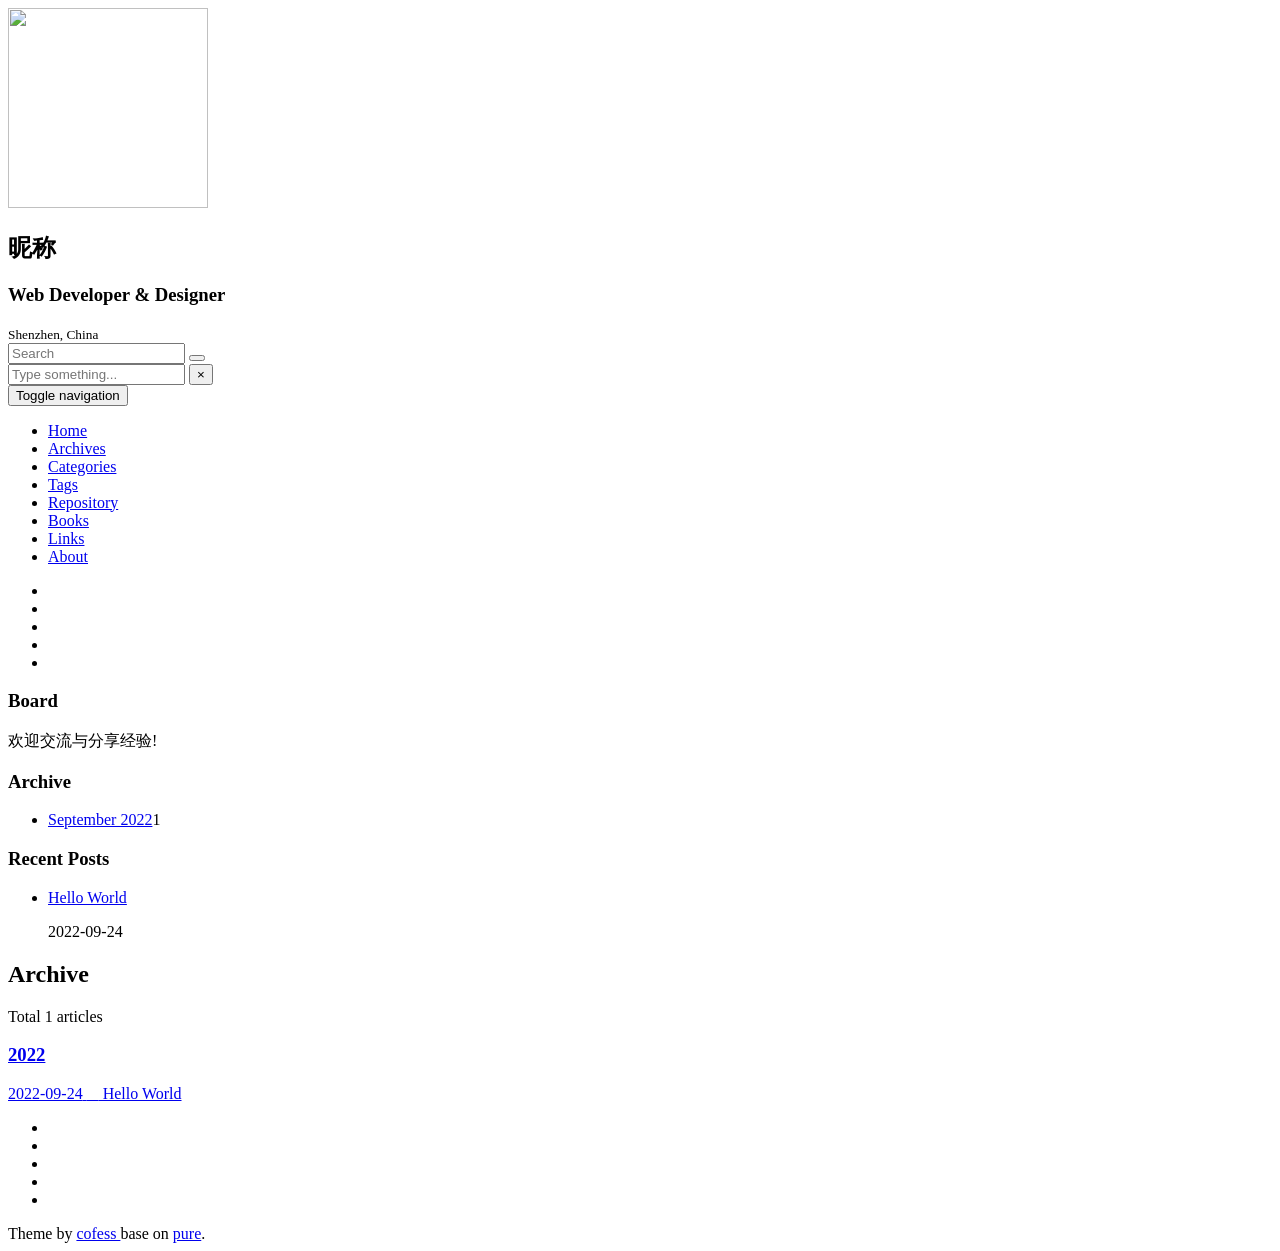
==== archives/index.html @ 96fa4eab "Site updated: 2022-09-24 21:49:27" ====
<!DOCTYPE html>
<html lang=en>
<head>
  <meta charset="utf-8">
  
  <meta http-equiv="X-UA-Compatible" content="IE=edge,chrome=1">
  <meta name="viewport" content="width=device-width, initial-scale=1, maximum-scale=1, minimum-scale=1, user-scalable=no, minimal-ui">
  <meta name="renderer" content="webkit">
  <meta http-equiv="Cache-Control" content="no-transform" />
  <meta http-equiv="Cache-Control" content="no-siteapp" />
  <meta name="apple-mobile-web-app-capable" content="yes">
  <meta name="apple-mobile-web-app-status-bar-style" content="black">
  <meta name="format-detection" content="telephone=no,email=no,adress=no">
  <!-- Color theme for statusbar -->
  <meta name="theme-color" content="#000000" />
  <!-- 强制页面在当前窗口以独立页面显示,防止别人在框架里调用页面 -->
  <meta http-equiv="window-target" content="_top" />
  
  
  <title>Archive | Hexo</title>
  <meta property="og:type" content="website">
<meta property="og:title" content="nonenull">
<meta property="og:url" content="https://wangce1901.github.io/nonenull.github.io/archives/index.html">
<meta property="og:site_name" content="nonenull">
<meta property="og:locale" content="en_US">
<meta property="article:author" content="WangCe">
<meta name="twitter:card" content="summary">
  <!-- Canonical links -->
  <link rel="canonical" href="https://wangce1901.github.io/nonenull.github.io/archives/index.html">
  
    <link rel="alternate" href="/atom.xml" title="nonenull" type="application/atom+xml">
  
  
    <link rel="icon" href="/favicon.png" type="image/x-icon">
  
  
<link rel="stylesheet" href="/nonenull.github.io/css/style.css">

  
  
  
  
<meta name="generator" content="Hexo 6.3.0"></head>


<body class="main-center" itemscope itemtype="http://schema.org/WebPage">
  <header class="header" itemscope itemtype="http://schema.org/WPHeader">
  <div class="slimContent">
    <div class="navbar-header">
      
      
      <div class="profile-block text-center">
        <a id="avatar" href="https://github.com/cofess" target="_blank">
          <img class="img-circle img-rotate" src="/nonenull.github.io/images/avatar.jpg" width="200" height="200">
        </a>
        <h2 id="name" class="hidden-xs hidden-sm">昵称</h2>
        <h3 id="title" class="hidden-xs hidden-sm hidden-md">Web Developer &amp; Designer</h3>
        <small id="location" class="text-muted hidden-xs hidden-sm"><i class="icon icon-map-marker"></i> Shenzhen, China</small>
      </div>
      
      <div class="search" id="search-form-wrap">

    <form class="search-form sidebar-form">
        <div class="input-group">
            <input type="text" class="search-form-input form-control" placeholder="Search" />
            <span class="input-group-btn">
                <button type="submit" class="search-form-submit btn btn-flat" onclick="return false;"><i class="icon icon-search"></i></button>
            </span>
        </div>
    </form>
    <div class="ins-search">
  <div class="ins-search-mask"></div>
  <div class="ins-search-container">
    <div class="ins-input-wrapper">
      <input type="text" class="ins-search-input" placeholder="Type something..." x-webkit-speech />
      <button type="button" class="close ins-close ins-selectable" data-dismiss="modal" aria-label="Close"><span aria-hidden="true">×</span></button>
    </div>
    <div class="ins-section-wrapper">
      <div class="ins-section-container"></div>
    </div>
  </div>
</div>


</div>
      <button class="navbar-toggle collapsed" type="button" data-toggle="collapse" data-target="#main-navbar" aria-controls="main-navbar" aria-expanded="false">
        <span class="sr-only">Toggle navigation</span>
        <span class="icon-bar"></span>
        <span class="icon-bar"></span>
        <span class="icon-bar"></span>
      </button>
    </div>
    <nav id="main-navbar" class="collapse navbar-collapse" itemscope itemtype="http://schema.org/SiteNavigationElement" role="navigation">
      <ul class="nav navbar-nav main-nav ">
        
        
        <li class="menu-item menu-item-home">
          <a href="/nonenull.github.io/.">
            
            <i class="icon icon-home-fill"></i>
            
            <span class="menu-title">Home</span>
          </a>
        </li>
        
        
        <li class="menu-item menu-item-archives">
          <a href="/nonenull.github.io/archives">
            
            <i class="icon icon-archives-fill"></i>
            
            <span class="menu-title">Archives</span>
          </a>
        </li>
        
        
        <li class="menu-item menu-item-categories">
          <a href="/nonenull.github.io/categories">
            
            <i class="icon icon-folder"></i>
            
            <span class="menu-title">Categories</span>
          </a>
        </li>
        
        
        <li class="menu-item menu-item-tags">
          <a href="/nonenull.github.io/tags">
            
            <i class="icon icon-tags"></i>
            
            <span class="menu-title">Tags</span>
          </a>
        </li>
        
        
        <li class="menu-item menu-item-repository">
          <a href="/nonenull.github.io/repository">
            
            <i class="icon icon-project"></i>
            
            <span class="menu-title">Repository</span>
          </a>
        </li>
        
        
        <li class="menu-item menu-item-books">
          <a href="/nonenull.github.io/books">
            
            <i class="icon icon-book-fill"></i>
            
            <span class="menu-title">Books</span>
          </a>
        </li>
        
        
        <li class="menu-item menu-item-links">
          <a href="/nonenull.github.io/links">
            
            <i class="icon icon-friendship"></i>
            
            <span class="menu-title">Links</span>
          </a>
        </li>
        
        
        <li class="menu-item menu-item-about">
          <a href="/nonenull.github.io/about">
            
            <i class="icon icon-cup-fill"></i>
            
            <span class="menu-title">About</span>
          </a>
        </li>
        
      </ul>
      
	
    <ul class="social-links">
    	
        <li><a href="https://github.com/cofess" target="_blank" title="Github" data-toggle=tooltip data-placement=top><i class="icon icon-github"></i></a></li>
        
        <li><a href="http://weibo.com/cofess" target="_blank" title="Weibo" data-toggle=tooltip data-placement=top><i class="icon icon-weibo"></i></a></li>
        
        <li><a href="https://twitter.com/iwebued" target="_blank" title="Twitter" data-toggle=tooltip data-placement=top><i class="icon icon-twitter"></i></a></li>
        
        <li><a href="https://www.behance.net/cofess" target="_blank" title="Behance" data-toggle=tooltip data-placement=top><i class="icon icon-behance"></i></a></li>
        
        <li><a href="/nonenull.github.io/atom.xml" target="_blank" title="Rss" data-toggle=tooltip data-placement=top><i class="icon icon-rss"></i></a></li>
        
    </ul>

    </nav>
  </div>
</header>

  
    <aside class="sidebar" itemscope itemtype="http://schema.org/WPSideBar">
  <div class="slimContent">
    
      <div class="widget">
    <h3 class="widget-title">Board</h3>
    <div class="widget-body">
        <div id="board">
            <div class="content">
                <p>欢迎交流与分享经验!</p>
            </div>
        </div>
    </div>
</div>

    
      

    
      

    
      
    
      
  <div class="widget">
    <h3 class="widget-title">Archive</h3>
    <div class="widget-body">
      <ul class="archive-list"><li class="archive-list-item"><a class="archive-list-link" href="/nonenull.github.io/archives/2022/09/">September 2022</a><span class="archive-list-count">1</span></li></ul>
    </div>
  </div>


    
      
  <div class="widget">
    <h3 class="widget-title">Recent Posts</h3>
    <div class="widget-body">
      <ul class="recent-post-list list-unstyled no-thumbnail">
        
          <li>
            
            <div class="item-inner">
              <p class="item-category">
                
              </p>
              <p class="item-title">
                <a href="/nonenull.github.io/2022/09/24/hello-world/" class="title">Hello World</a>
              </p>
              <p class="item-date">
                <time datetime="2022-09-24T09:33:47.122Z" itemprop="datePublished">2022-09-24</time>
              </p>
            </div>
          </li>
          
      </ul>
    </div>
  </div>
  

    
  </div>
</aside>

  
  
<main class="main" role="main">
  	<article class="content article article-archives article-type-list" itemscope="">
	    <header class="article-header">
	      <h1 itemprop="title">Archive</h1>
	      <p class="text-muted">Total 1 articles</p>
	    </header>
	    <div class="article-body">
	      
  
  
    
    
      
      
      <section class="panel panel-default b-no">
        <div class="panel-heading" role="tab">
          <h3 class="panel-title">
            <a data-toggle="collapse" href="#collapse2022" aria-expanded="true">
              <i class="icon icon-calendar-plus text-active"></i><i class="icon icon-calendar-minus text"></i>
              2022
            </a>
            <!-- <a href="/nonenull.github.io/archives/2022" class="archive-year">2022</a> -->
          </h3>
        </div>
        <div id="collapse2022" class="panel-collapse collapse in" role="tabpanel" aria-labelledby="heading2022">
        <div class="panel-body">
          <div class="collection">
    
    
<a href="/nonenull.github.io/2022/09/24/hello-world/" class="collection-item"   itemprop="url">
  <time datetime="2022-09-24T09:33:47.122Z" itemprop="datePublished">2022-09-24</time>
  <span>&nbsp;&nbsp;&nbsp;</span> Hello World
</a>


  
  
    </div></div></div></section>
  

	    </div>
  	</article>
  	 	
</main>

  <footer class="footer" itemscope itemtype="http://schema.org/WPFooter">
	
	
    <ul class="social-links">
    	
        <li><a href="https://github.com/cofess" target="_blank" title="Github" data-toggle=tooltip data-placement=top><i class="icon icon-github"></i></a></li>
        
        <li><a href="http://weibo.com/cofess" target="_blank" title="Weibo" data-toggle=tooltip data-placement=top><i class="icon icon-weibo"></i></a></li>
        
        <li><a href="https://twitter.com/iwebued" target="_blank" title="Twitter" data-toggle=tooltip data-placement=top><i class="icon icon-twitter"></i></a></li>
        
        <li><a href="https://www.behance.net/cofess" target="_blank" title="Behance" data-toggle=tooltip data-placement=top><i class="icon icon-behance"></i></a></li>
        
        <li><a href="/nonenull.github.io/atom.xml" target="_blank" title="Rss" data-toggle=tooltip data-placement=top><i class="icon icon-rss"></i></a></li>
        
    </ul>

    <div class="copyright">
    	
        <div class="publishby">
        	Theme by <a href="https://github.com/cofess" target="_blank"> cofess </a>base on <a href="https://github.com/cofess/hexo-theme-pure" target="_blank">pure</a>.
        </div>
    </div>
</footer>
  <script src="//cdn.jsdelivr.net/npm/jquery@1.12.4/dist/jquery.min.js"></script>
<script>
window.jQuery || document.write('<script src="js/jquery.min.js"><\/script>')
</script>

<script src="/nonenull.github.io/js/plugin.min.js"></script>


<script src="/nonenull.github.io/js/application.js"></script>


    <script>
(function (window) {
    var INSIGHT_CONFIG = {
        TRANSLATION: {
            POSTS: 'Posts',
            PAGES: 'Pages',
            CATEGORIES: 'Categories',
            TAGS: 'Tags',
            UNTITLED: '(Untitled)',
        },
        ROOT_URL: '/nonenull.github.io/',
        CONTENT_URL: '/nonenull.github.io/content.json',
    };
    window.INSIGHT_CONFIG = INSIGHT_CONFIG;
})(window);
</script>

<script src="/nonenull.github.io/js/insight.js"></script>












</body>
</html>
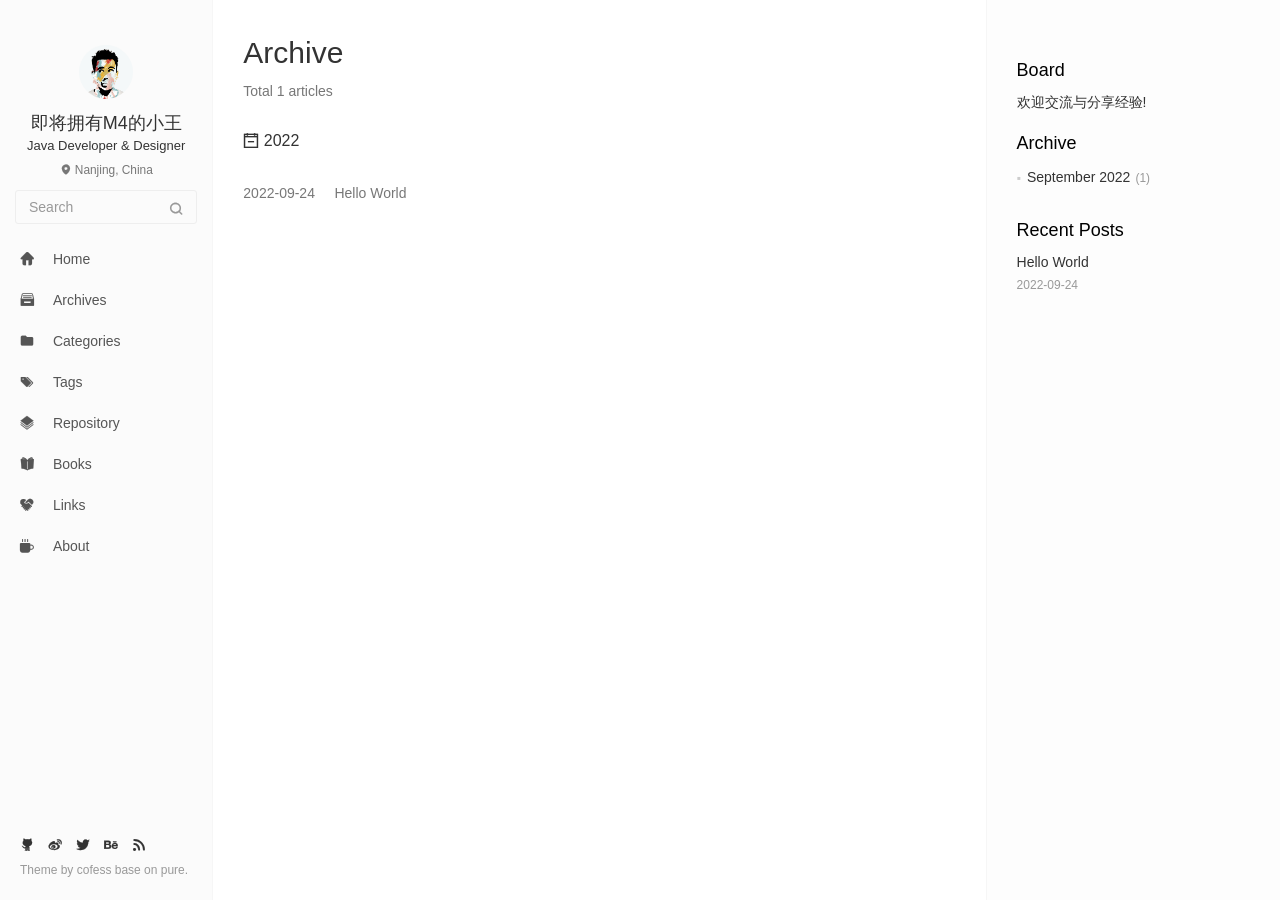
==== commit 64184583: "Site updated: 2022-09-24 22:04:39" ====
--- a/archives/index.html
+++ b/archives/index.html
@@ -20,13 +20,13 @@
   <title>Archive | Hexo</title>
   <meta property="og:type" content="website">
 <meta property="og:title" content="nonenull">
-<meta property="og:url" content="https://wangce1901.github.io/nonenull.github.io/archives/index.html">
+<meta property="og:url" content="https://wangce1901.github.io/archives/index.html">
 <meta property="og:site_name" content="nonenull">
 <meta property="og:locale" content="en_US">
 <meta property="article:author" content="WangCe">
 <meta name="twitter:card" content="summary">
   <!-- Canonical links -->
-  <link rel="canonical" href="https://wangce1901.github.io/nonenull.github.io/archives/index.html">
+  <link rel="canonical" href="https://wangce1901.github.io/archives/index.html">
   
     <link rel="alternate" href="/atom.xml" title="nonenull" type="application/atom+xml">
   
@@ -34,7 +34,7 @@
     <link rel="icon" href="/favicon.png" type="image/x-icon">
   
   
-<link rel="stylesheet" href="/nonenull.github.io/css/style.css">
+<link rel="stylesheet" href="/css/style.css">
 
   
   
@@ -51,11 +51,11 @@
       
       <div class="profile-block text-center">
         <a id="avatar" href="https://github.com/cofess" target="_blank">
-          <img class="img-circle img-rotate" src="/nonenull.github.io/images/avatar.jpg" width="200" height="200">
+          <img class="img-circle img-rotate" src="/images/avatar.jpg" width="200" height="200">
         </a>
-        <h2 id="name" class="hidden-xs hidden-sm">昵称</h2>
-        <h3 id="title" class="hidden-xs hidden-sm hidden-md">Web Developer &amp; Designer</h3>
-        <small id="location" class="text-muted hidden-xs hidden-sm"><i class="icon icon-map-marker"></i> Shenzhen, China</small>
+        <h2 id="name" class="hidden-xs hidden-sm">即将拥有M4的小王</h2>
+        <h3 id="title" class="hidden-xs hidden-sm hidden-md">Java Developer &amp; Designer</h3>
+        <small id="location" class="text-muted hidden-xs hidden-sm"><i class="icon icon-map-marker"></i> Nanjing, China</small>
       </div>
       
       <div class="search" id="search-form-wrap">
@@ -95,7 +95,7 @@
         
         
         <li class="menu-item menu-item-home">
-          <a href="/nonenull.github.io/.">
+          <a href="/.">
             
             <i class="icon icon-home-fill"></i>
             
@@ -105,7 +105,7 @@
         
         
         <li class="menu-item menu-item-archives">
-          <a href="/nonenull.github.io/archives">
+          <a href="/archives">
             
             <i class="icon icon-archives-fill"></i>
             
@@ -115,7 +115,7 @@
         
         
         <li class="menu-item menu-item-categories">
-          <a href="/nonenull.github.io/categories">
+          <a href="/categories">
             
             <i class="icon icon-folder"></i>
             
@@ -125,7 +125,7 @@
         
         
         <li class="menu-item menu-item-tags">
-          <a href="/nonenull.github.io/tags">
+          <a href="/tags">
             
             <i class="icon icon-tags"></i>
             
@@ -135,7 +135,7 @@
         
         
         <li class="menu-item menu-item-repository">
-          <a href="/nonenull.github.io/repository">
+          <a href="/repository">
             
             <i class="icon icon-project"></i>
             
@@ -145,7 +145,7 @@
         
         
         <li class="menu-item menu-item-books">
-          <a href="/nonenull.github.io/books">
+          <a href="/books">
             
             <i class="icon icon-book-fill"></i>
             
@@ -155,7 +155,7 @@
         
         
         <li class="menu-item menu-item-links">
-          <a href="/nonenull.github.io/links">
+          <a href="/links">
             
             <i class="icon icon-friendship"></i>
             
@@ -165,7 +165,7 @@
         
         
         <li class="menu-item menu-item-about">
-          <a href="/nonenull.github.io/about">
+          <a href="/about">
             
             <i class="icon icon-cup-fill"></i>
             
@@ -186,7 +186,7 @@
         
         <li><a href="https://www.behance.net/cofess" target="_blank" title="Behance" data-toggle=tooltip data-placement=top><i class="icon icon-behance"></i></a></li>
         
-        <li><a href="/nonenull.github.io/atom.xml" target="_blank" title="Rss" data-toggle=tooltip data-placement=top><i class="icon icon-rss"></i></a></li>
+        <li><a href="/atom.xml" target="_blank" title="Rss" data-toggle=tooltip data-placement=top><i class="icon icon-rss"></i></a></li>
         
     </ul>
 
@@ -222,7 +222,7 @@
   <div class="widget">
     <h3 class="widget-title">Archive</h3>
     <div class="widget-body">
-      <ul class="archive-list"><li class="archive-list-item"><a class="archive-list-link" href="/nonenull.github.io/archives/2022/09/">September 2022</a><span class="archive-list-count">1</span></li></ul>
+      <ul class="archive-list"><li class="archive-list-item"><a class="archive-list-link" href="/archives/2022/09/">September 2022</a><span class="archive-list-count">1</span></li></ul>
     </div>
   </div>
 
@@ -241,7 +241,7 @@
                 
               </p>
               <p class="item-title">
-                <a href="/nonenull.github.io/2022/09/24/hello-world/" class="title">Hello World</a>
+                <a href="/2022/09/24/hello-world/" class="title">Hello World</a>
               </p>
               <p class="item-date">
                 <time datetime="2022-09-24T09:33:47.122Z" itemprop="datePublished">2022-09-24</time>
@@ -281,7 +281,7 @@
               <i class="icon icon-calendar-plus text-active"></i><i class="icon icon-calendar-minus text"></i>
               2022
             </a>
-            <!-- <a href="/nonenull.github.io/archives/2022" class="archive-year">2022</a> -->
+            <!-- <a href="/archives/2022" class="archive-year">2022</a> -->
           </h3>
         </div>
         <div id="collapse2022" class="panel-collapse collapse in" role="tabpanel" aria-labelledby="heading2022">
@@ -289,7 +289,7 @@
           <div class="collection">
     
     
-<a href="/nonenull.github.io/2022/09/24/hello-world/" class="collection-item"   itemprop="url">
+<a href="/2022/09/24/hello-world/" class="collection-item"   itemprop="url">
   <time datetime="2022-09-24T09:33:47.122Z" itemprop="datePublished">2022-09-24</time>
   <span>&nbsp;&nbsp;&nbsp;</span> Hello World
 </a>
@@ -318,7 +318,7 @@
         
         <li><a href="https://www.behance.net/cofess" target="_blank" title="Behance" data-toggle=tooltip data-placement=top><i class="icon icon-behance"></i></a></li>
         
-        <li><a href="/nonenull.github.io/atom.xml" target="_blank" title="Rss" data-toggle=tooltip data-placement=top><i class="icon icon-rss"></i></a></li>
+        <li><a href="/atom.xml" target="_blank" title="Rss" data-toggle=tooltip data-placement=top><i class="icon icon-rss"></i></a></li>
         
     </ul>
 
@@ -334,10 +334,10 @@
 window.jQuery || document.write('<script src="js/jquery.min.js"><\/script>')
 </script>
 
-<script src="/nonenull.github.io/js/plugin.min.js"></script>
-
-
-<script src="/nonenull.github.io/js/application.js"></script>
+<script src="/js/plugin.min.js"></script>
+
+
+<script src="/js/application.js"></script>
 
 
     <script>
@@ -350,14 +350,14 @@
             TAGS: 'Tags',
             UNTITLED: '(Untitled)',
         },
-        ROOT_URL: '/nonenull.github.io/',
-        CONTENT_URL: '/nonenull.github.io/content.json',
+        ROOT_URL: '/',
+        CONTENT_URL: '/content.json',
     };
     window.INSIGHT_CONFIG = INSIGHT_CONFIG;
 })(window);
 </script>
 
-<script src="/nonenull.github.io/js/insight.js"></script>
+<script src="/js/insight.js"></script>
 
 
 
--- a/css/style.css
+++ b/css/style.css
@@ -0,0 +1,9215 @@
+@charset "UTF-8";
+
+/**
+ * global variables and mixins
+ */
+
+/**
+ * font family
+ */
+
+/**
+ * 
+ */
+
+/* Mixins */
+
+/**
+ * bootstrap
+ */
+
+/*!
+ * Bootstrap v3.3.7 (http://getbootstrap.com)
+ * Copyright 2011-2016 Twitter, Inc.
+ * Licensed under MIT (https://github.com/twbs/bootstrap/blob/master/LICENSE)
+ */
+
+/*! normalize.css v3.0.3 | MIT License | github.com/necolas/normalize.css */
+
+html {
+  font-family: sans-serif;
+  -ms-text-size-adjust: 100%;
+  -webkit-text-size-adjust: 100%;
+}
+
+body {
+  margin: 0;
+}
+
+article,
+aside,
+details,
+figcaption,
+figure,
+footer,
+header,
+hgroup,
+main,
+menu,
+nav,
+section,
+summary {
+  display: block;
+}
+
+audio,
+canvas,
+progress,
+video {
+  display: inline-block;
+  vertical-align: baseline;
+}
+
+audio:not([controls]) {
+  display: none;
+  height: 0;
+}
+
+[hidden],
+template {
+  display: none;
+}
+
+a {
+  background-color: transparent;
+}
+
+a:active,
+a:hover {
+  outline: 0;
+}
+
+abbr[title] {
+  border-bottom: 1px dotted;
+}
+
+b,
+strong {
+  font-weight: bold;
+}
+
+dfn {
+  font-style: italic;
+}
+
+h1 {
+  font-size: 2em;
+  margin: 0.67em 0;
+}
+
+mark {
+  background: #ff0;
+  color: #000;
+}
+
+small {
+  font-size: 80%;
+}
+
+sub,
+sup {
+  font-size: 75%;
+  line-height: 0;
+  position: relative;
+  vertical-align: baseline;
+}
+
+sup {
+  top: -0.5em;
+}
+
+sub {
+  bottom: -0.25em;
+}
+
+img {
+  border: 0;
+}
+
+svg:not(:root) {
+  overflow: hidden;
+}
+
+figure {
+  margin: 1em 40px;
+}
+
+hr {
+  -webkit-box-sizing: content-box;
+  box-sizing: content-box;
+  height: 0;
+}
+
+pre {
+  overflow: auto;
+}
+
+code,
+kbd,
+pre,
+samp {
+  font-family: monospace,monospace;
+  font-size: 1em;
+}
+
+button,
+input,
+optgroup,
+select,
+textarea {
+  color: inherit;
+  font: inherit;
+  margin: 0;
+}
+
+button {
+  overflow: visible;
+}
+
+button,
+select {
+  text-transform: none;
+}
+
+button,
+html input[type="button"],
+input[type="reset"],
+input[type="submit"] {
+  -webkit-appearance: button;
+  cursor: pointer;
+}
+
+button[disabled],
+html input[disabled] {
+  cursor: default;
+}
+
+button::-moz-focus-inner,
+input::-moz-focus-inner {
+  border: 0;
+  padding: 0;
+}
+
+input {
+  line-height: normal;
+}
+
+input[type="checkbox"],
+input[type="radio"] {
+  -webkit-box-sizing: border-box;
+  box-sizing: border-box;
+  padding: 0;
+}
+
+input[type="number"]::-webkit-inner-spin-button,
+input[type="number"]::-webkit-outer-spin-button {
+  height: auto;
+}
+
+input[type="search"] {
+  -webkit-appearance: textfield;
+  -webkit-box-sizing: content-box;
+  box-sizing: content-box;
+}
+
+input[type="search"]::-webkit-search-cancel-button,
+input[type="search"]::-webkit-search-decoration {
+  -webkit-appearance: none;
+}
+
+fieldset {
+  border: 1px solid #c0c0c0;
+  margin: 0 2px;
+  padding: 0.35em 0.625em 0.75em;
+}
+
+legend {
+  border: 0;
+  padding: 0;
+}
+
+textarea {
+  overflow: auto;
+}
+
+optgroup {
+  font-weight: bold;
+}
+
+table {
+  border-collapse: collapse;
+  border-spacing: 0;
+}
+
+td,
+th {
+  padding: 0;
+}
+
+/*! Source: https://github.com/h5bp/html5-boilerplate/blob/master/src/css/main.css */
+
+* {
+  -webkit-box-sizing: border-box;
+  box-sizing: border-box;
+}
+
+*:before,
+*:after {
+  -webkit-box-sizing: border-box;
+  box-sizing: border-box;
+}
+
+html {
+  font-size: 10px;
+  -webkit-tap-highlight-color: transparent;
+}
+
+input,
+button,
+select,
+textarea {
+  font-family: inherit;
+  font-size: inherit;
+  line-height: inherit;
+}
+
+a {
+  color: #2196f3;
+  text-decoration: none;
+}
+
+a:hover,
+a:focus {
+  color: #0a6ebd;
+  text-decoration: underline;
+}
+
+a:focus {
+  outline: 5px auto -webkit-focus-ring-color;
+  outline-offset: -2px;
+}
+
+figure {
+  margin: 0;
+}
+
+img {
+  vertical-align: middle;
+}
+
+.img-responsive {
+  display: block;
+  max-width: 100%;
+  height: auto;
+}
+
+.img-rounded {
+  border-radius: 6px;
+}
+
+.img-thumbnail {
+  padding: 4px;
+  line-height: 1.57143;
+  background-color: #fff;
+  border: 1px solid #ddd;
+  border-radius: 4px;
+  -webkit-transition: all 0.2s ease-in-out;
+  transition: all 0.2s ease-in-out;
+  display: inline-block;
+  max-width: 100%;
+  height: auto;
+}
+
+.img-circle {
+  border-radius: 50%;
+}
+
+hr {
+  margin-top: 21px;
+  margin-bottom: 21px;
+  border: 0;
+  border-top: 1px solid #eeeeee;
+}
+
+.sr-only {
+  position: absolute;
+  width: 1px;
+  height: 1px;
+  margin: -1px;
+  padding: 0;
+  overflow: hidden;
+  clip: rect(0, 0, 0, 0);
+  border: 0;
+}
+
+.sr-only-focusable:active,
+.sr-only-focusable:focus {
+  position: static;
+  width: auto;
+  height: auto;
+  margin: 0;
+  overflow: visible;
+  clip: auto;
+}
+
+[role="button"] {
+  cursor: pointer;
+}
+
+h1,
+h2,
+h3,
+h4,
+h5,
+h6,
+.h1,
+.h2,
+.h3,
+.h4,
+.h5,
+.h6 {
+  font-family: inherit;
+  font-weight: 500;
+  line-height: 1.1;
+  color: inherit;
+}
+
+h1 small,
+h1 .small,
+h2 small,
+h2 .small,
+h3 small,
+h3 .small,
+h4 small,
+h4 .small,
+h5 small,
+h5 .small,
+h6 small,
+h6 .small,
+.h1 small,
+.h1 .small,
+.h2 small,
+.h2 .small,
+.h3 small,
+.h3 .small,
+.h4 small,
+.h4 .small,
+.h5 small,
+.h5 .small,
+.h6 small,
+.h6 .small {
+  font-weight: normal;
+  line-height: 1;
+  color: #777777;
+}
+
+h1,
+.h1,
+h2,
+.h2,
+h3,
+.h3 {
+  margin-top: 21px;
+  margin-bottom: 10.5px;
+}
+
+h1 small,
+h1 .small,
+.h1 small,
+.h1 .small,
+h2 small,
+h2 .small,
+.h2 small,
+.h2 .small,
+h3 small,
+h3 .small,
+.h3 small,
+.h3 .small {
+  font-size: 65%;
+}
+
+h4,
+.h4,
+h5,
+.h5,
+h6,
+.h6 {
+  margin-top: 10.5px;
+  margin-bottom: 10.5px;
+}
+
+h4 small,
+h4 .small,
+.h4 small,
+.h4 .small,
+h5 small,
+h5 .small,
+.h5 small,
+.h5 .small,
+h6 small,
+h6 .small,
+.h6 small,
+.h6 .small {
+  font-size: 75%;
+}
+
+h1,
+.h1 {
+  font-size: 30px;
+}
+
+h2,
+.h2 {
+  font-size: 26px;
+}
+
+h3,
+.h3 {
+  font-size: 22px;
+}
+
+h4,
+.h4 {
+  font-size: 18px;
+}
+
+h5,
+.h5 {
+  font-size: 14px;
+}
+
+h6,
+.h6 {
+  font-size: 12px;
+}
+
+p {
+  margin: 0 0 10.5px;
+}
+
+.lead {
+  margin-bottom: 21px;
+  font-size: 16px;
+  font-weight: 300;
+  line-height: 1.4;
+}
+
+small,
+.small {
+  font-size: 85%;
+}
+
+mark,
+.mark {
+  background-color: #fcf8e3;
+  padding: .2em;
+}
+
+.text-left {
+  text-align: left;
+}
+
+.text-right {
+  text-align: right;
+}
+
+.text-center {
+  text-align: center;
+}
+
+.text-justify {
+  text-align: justify;
+}
+
+.text-nowrap {
+  white-space: nowrap;
+}
+
+.text-lowercase {
+  text-transform: lowercase;
+}
+
+.text-uppercase,
+.initialism {
+  text-transform: uppercase;
+}
+
+.text-capitalize {
+  text-transform: capitalize;
+}
+
+.text-muted {
+  color: #777777 !important;
+}
+
+.text-primary {
+  color: #2196f3;
+}
+
+a.text-primary:hover,
+a.text-primary:focus {
+  color: #0c7cd5;
+}
+
+.text-success {
+  color: #3c763d;
+}
+
+a.text-success:hover,
+a.text-success:focus {
+  color: #2b542c;
+}
+
+.text-info {
+  color: #31708f;
+}
+
+a.text-info:hover,
+a.text-info:focus {
+  color: #245269;
+}
+
+.text-warning {
+  color: #8a6d3b;
+}
+
+a.text-warning:hover,
+a.text-warning:focus {
+  color: #66512c;
+}
+
+.text-danger {
+  color: #a94442;
+}
+
+a.text-danger:hover,
+a.text-danger:focus {
+  color: #843534;
+}
+
+.bg-primary {
+  color: #fff;
+}
+
+.bg-primary {
+  background-color: #2196f3;
+}
+
+a.bg-primary:hover,
+a.bg-primary:focus {
+  background-color: #0c7cd5;
+}
+
+.bg-success {
+  background-color: #dff0d8;
+}
+
+a.bg-success:hover,
+a.bg-success:focus {
+  background-color: #c1e2b3;
+}
+
+.bg-info {
+  background-color: #d9edf7;
+}
+
+a.bg-info:hover,
+a.bg-info:focus {
+  background-color: #afd9ee;
+}
+
+.bg-warning {
+  background-color: #fcf8e3;
+}
+
+a.bg-warning:hover,
+a.bg-warning:focus {
+  background-color: #f7ecb5;
+}
+
+.bg-danger {
+  background-color: #f2dede;
+}
+
+a.bg-danger:hover,
+a.bg-danger:focus {
+  background-color: #e4b9b9;
+}
+
+.page-header {
+  padding-bottom: 9.5px;
+  margin: 42px 0 21px;
+  border-bottom: 1px solid #eeeeee;
+}
+
+ul,
+ol {
+  margin-top: 0;
+  margin-bottom: 10.5px;
+}
+
+ul ul,
+ul ol,
+ol ul,
+ol ol {
+  margin-bottom: 0;
+}
+
+.list-unstyled {
+  padding-left: 0;
+  list-style: none;
+}
+
+.list-inline {
+  padding-left: 0;
+  list-style: none;
+  margin-left: -5px;
+}
+
+.list-inline > li {
+  display: inline-block;
+  padding-left: 5px;
+  padding-right: 5px;
+}
+
+dl {
+  margin-top: 0;
+  margin-bottom: 21px;
+}
+
+dt,
+dd {
+  line-height: 1.57143;
+}
+
+dt {
+  font-weight: bold;
+}
+
+dd {
+  margin-left: 0;
+}
+
+.dl-horizontal dd:before,
+.dl-horizontal dd:after {
+  content: " ";
+  display: table;
+}
+
+.dl-horizontal dd:after {
+  clear: both;
+}
+
+abbr[title],
+abbr[data-original-title] {
+  cursor: help;
+  border-bottom: 1px dotted #777777;
+}
+
+.initialism {
+  font-size: 90%;
+}
+
+blockquote {
+  padding: 10.5px 16px;
+  margin: 0 0 21px;
+  border: 1px dotted #eeeeee;
+  border-left: 3px solid #eeeeee;
+  background-color: #fbfbfb;
+}
+
+blockquote p:last-child,
+blockquote ul:last-child,
+blockquote ol:last-child {
+  margin-bottom: 0;
+}
+
+blockquote footer,
+blockquote small,
+blockquote .small {
+  display: block;
+  font-size: 80%;
+  line-height: 1.57143;
+  color: #777777;
+}
+
+blockquote footer:before,
+blockquote small:before,
+blockquote .small:before {
+  content: '\2014 \00A0';
+}
+
+.blockquote-reverse,
+blockquote.pull-right {
+  padding-right: 15px;
+  padding-left: 0;
+  border-right: 5px solid #eeeeee;
+  border-left: 0;
+  text-align: right;
+}
+
+.blockquote-reverse footer:before,
+.blockquote-reverse small:before,
+.blockquote-reverse .small:before,
+blockquote.pull-right footer:before,
+blockquote.pull-right small:before,
+blockquote.pull-right .small:before {
+  content: '';
+}
+
+.blockquote-reverse footer:after,
+.blockquote-reverse small:after,
+.blockquote-reverse .small:after,
+blockquote.pull-right footer:after,
+blockquote.pull-right small:after,
+blockquote.pull-right .small:after {
+  content: '\00A0 \2014';
+}
+
+address {
+  margin-bottom: 21px;
+  font-style: normal;
+  line-height: 1.57143;
+}
+
+.container {
+  margin-right: auto;
+  margin-left: auto;
+  padding-left: 15px;
+  padding-right: 15px;
+}
+
+.container:before,
+.container:after {
+  content: " ";
+  display: table;
+}
+
+.container:after {
+  clear: both;
+}
+
+.container-fluid {
+  margin-right: auto;
+  margin-left: auto;
+  padding-left: 15px;
+  padding-right: 15px;
+}
+
+.container-fluid:before,
+.container-fluid:after {
+  content: " ";
+  display: table;
+}
+
+.container-fluid:after {
+  clear: both;
+}
+
+.row {
+  margin-left: -15px;
+  margin-right: -15px;
+}
+
+.row:before,
+.row:after {
+  content: " ";
+  display: table;
+}
+
+.row:after {
+  clear: both;
+}
+
+.col-xs-1,
+.col-sm-1,
+.col-md-1,
+.col-lg-1,
+.col-xs-2,
+.col-sm-2,
+.col-md-2,
+.col-lg-2,
+.col-xs-3,
+.col-sm-3,
+.col-md-3,
+.col-lg-3,
+.col-xs-4,
+.col-sm-4,
+.col-md-4,
+.col-lg-4,
+.col-xs-5,
+.col-sm-5,
+.col-md-5,
+.col-lg-5,
+.col-xs-6,
+.col-sm-6,
+.col-md-6,
+.col-lg-6,
+.col-xs-7,
+.col-sm-7,
+.col-md-7,
+.col-lg-7,
+.col-xs-8,
+.col-sm-8,
+.col-md-8,
+.col-lg-8,
+.col-xs-9,
+.col-sm-9,
+.col-md-9,
+.col-lg-9,
+.col-xs-10,
+.col-sm-10,
+.col-md-10,
+.col-lg-10,
+.col-xs-11,
+.col-sm-11,
+.col-md-11,
+.col-lg-11,
+.col-xs-12,
+.col-sm-12,
+.col-md-12,
+.col-lg-12 {
+  position: relative;
+  min-height: 1px;
+  padding-left: 15px;
+  padding-right: 15px;
+}
+
+.col-xs-1,
+.col-xs-2,
+.col-xs-3,
+.col-xs-4,
+.col-xs-5,
+.col-xs-6,
+.col-xs-7,
+.col-xs-8,
+.col-xs-9,
+.col-xs-10,
+.col-xs-11,
+.col-xs-12 {
+  float: left;
+}
+
+.col-xs-1 {
+  width: 8.33333%;
+}
+
+.col-xs-2 {
+  width: 16.66667%;
+}
+
+.col-xs-3 {
+  width: 25%;
+}
+
+.col-xs-4 {
+  width: 33.33333%;
+}
+
+.col-xs-5 {
+  width: 41.66667%;
+}
+
+.col-xs-6 {
+  width: 50%;
+}
+
+.col-xs-7 {
+  width: 58.33333%;
+}
+
+.col-xs-8 {
+  width: 66.66667%;
+}
+
+.col-xs-9 {
+  width: 75%;
+}
+
+.col-xs-10 {
+  width: 83.33333%;
+}
+
+.col-xs-11 {
+  width: 91.66667%;
+}
+
+.col-xs-12 {
+  width: 100%;
+}
+
+.col-xs-pull-0 {
+  right: auto;
+}
+
+.col-xs-pull-1 {
+  right: 8.33333%;
+}
+
+.col-xs-pull-2 {
+  right: 16.66667%;
+}
+
+.col-xs-pull-3 {
+  right: 25%;
+}
+
+.col-xs-pull-4 {
+  right: 33.33333%;
+}
+
+.col-xs-pull-5 {
+  right: 41.66667%;
+}
+
+.col-xs-pull-6 {
+  right: 50%;
+}
+
+.col-xs-pull-7 {
+  right: 58.33333%;
+}
+
+.col-xs-pull-8 {
+  right: 66.66667%;
+}
+
+.col-xs-pull-9 {
+  right: 75%;
+}
+
+.col-xs-pull-10 {
+  right: 83.33333%;
+}
+
+.col-xs-pull-11 {
+  right: 91.66667%;
+}
+
+.col-xs-pull-12 {
+  right: 100%;
+}
+
+.col-xs-push-0 {
+  left: auto;
+}
+
+.col-xs-push-1 {
+  left: 8.33333%;
+}
+
+.col-xs-push-2 {
+  left: 16.66667%;
+}
+
+.col-xs-push-3 {
+  left: 25%;
+}
+
+.col-xs-push-4 {
+  left: 33.33333%;
+}
+
+.col-xs-push-5 {
+  left: 41.66667%;
+}
+
+.col-xs-push-6 {
+  left: 50%;
+}
+
+.col-xs-push-7 {
+  left: 58.33333%;
+}
+
+.col-xs-push-8 {
+  left: 66.66667%;
+}
+
+.col-xs-push-9 {
+  left: 75%;
+}
+
+.col-xs-push-10 {
+  left: 83.33333%;
+}
+
+.col-xs-push-11 {
+  left: 91.66667%;
+}
+
+.col-xs-push-12 {
+  left: 100%;
+}
+
+.col-xs-offset-0 {
+  margin-left: 0%;
+}
+
+.col-xs-offset-1 {
+  margin-left: 8.33333%;
+}
+
+.col-xs-offset-2 {
+  margin-left: 16.66667%;
+}
+
+.col-xs-offset-3 {
+  margin-left: 25%;
+}
+
+.col-xs-offset-4 {
+  margin-left: 33.33333%;
+}
+
+.col-xs-offset-5 {
+  margin-left: 41.66667%;
+}
+
+.col-xs-offset-6 {
+  margin-left: 50%;
+}
+
+.col-xs-offset-7 {
+  margin-left: 58.33333%;
+}
+
+.col-xs-offset-8 {
+  margin-left: 66.66667%;
+}
+
+.col-xs-offset-9 {
+  margin-left: 75%;
+}
+
+.col-xs-offset-10 {
+  margin-left: 83.33333%;
+}
+
+.col-xs-offset-11 {
+  margin-left: 91.66667%;
+}
+
+.col-xs-offset-12 {
+  margin-left: 100%;
+}
+
+.btn {
+  display: inline-block;
+  margin-bottom: 0;
+  font-weight: normal;
+  text-align: center;
+  vertical-align: middle;
+  -ms-touch-action: manipulation;
+  touch-action: manipulation;
+  cursor: pointer;
+  background-image: none;
+  border: 1px solid transparent;
+  white-space: nowrap;
+  padding: 6px 12px;
+  font-size: 14px;
+  line-height: 1.57143;
+  border-radius: 4px;
+  -webkit-user-select: none;
+  -moz-user-select: none;
+  -ms-user-select: none;
+  user-select: none;
+}
+
+.btn:focus,
+.btn.focus,
+.btn:active:focus,
+.btn:active.focus,
+.btn.active:focus,
+.btn.active.focus {
+  outline: 5px auto -webkit-focus-ring-color;
+  outline-offset: -2px;
+}
+
+.btn:hover,
+.btn:focus,
+.btn.focus {
+  color: #333;
+  text-decoration: none;
+}
+
+.btn:active,
+.btn.active {
+  outline: 0;
+  background-image: none;
+  -webkit-box-shadow: inset 0 3px 5px rgba(0, 0, 0, 0.125);
+  box-shadow: inset 0 3px 5px rgba(0, 0, 0, 0.125);
+}
+
+.btn.disabled,
+.btn[disabled],
+fieldset[disabled] .btn {
+  cursor: not-allowed;
+  opacity: 0.65;
+  filter: alpha(opacity=65);
+  -webkit-box-shadow: none;
+  box-shadow: none;
+}
+
+a.btn.disabled,
+fieldset[disabled] a.btn {
+  pointer-events: none;
+}
+
+.btn-default {
+  color: #333;
+  background-color: #fff;
+  border-color: #ccc;
+}
+
+.btn-default:focus,
+.btn-default.focus {
+  color: #333;
+  background-color: #e6e6e6;
+  border-color: #8c8c8c;
+}
+
+.btn-default:hover {
+  color: #333;
+  background-color: #e6e6e6;
+  border-color: #adadad;
+}
+
+.btn-default:active,
+.btn-default.active,
+.open > .btn-default.dropdown-toggle {
+  color: #333;
+  background-color: #e6e6e6;
+  border-color: #adadad;
+}
+
+.btn-default:active:hover,
+.btn-default:active:focus,
+.btn-default:active.focus,
+.btn-default.active:hover,
+.btn-default.active:focus,
+.btn-default.active.focus,
+.open > .btn-default.dropdown-toggle:hover,
+.open > .btn-default.dropdown-toggle:focus,
+.open > .btn-default.dropdown-toggle.focus {
+  color: #333;
+  background-color: #d4d4d4;
+  border-color: #8c8c8c;
+}
+
+.btn-default:active,
+.btn-default.active,
+.open > .btn-default.dropdown-toggle {
+  background-image: none;
+}
+
+.btn-default.disabled:hover,
+.btn-default.disabled:focus,
+.btn-default.disabled.focus,
+.btn-default[disabled]:hover,
+.btn-default[disabled]:focus,
+.btn-default[disabled].focus,
+fieldset[disabled] .btn-default:hover,
+fieldset[disabled] .btn-default:focus,
+fieldset[disabled] .btn-default.focus {
+  background-color: #fff;
+  border-color: #ccc;
+}
+
+.btn-default .badge {
+  color: #fff;
+  background-color: #333;
+}
+
+.btn-primary {
+  color: #fff;
+  background-color: #2196f3;
+  border-color: #0d8aee;
+}
+
+.btn-primary:focus,
+.btn-primary.focus {
+  color: #fff;
+  background-color: #0c7cd5;
+  border-color: #064475;
+}
+
+.btn-primary:hover {
+  color: #fff;
+  background-color: #0c7cd5;
+  border-color: #0a68b4;
+}
+
+.btn-primary:active,
+.btn-primary.active,
+.open > .btn-primary.dropdown-toggle {
+  color: #fff;
+  background-color: #0c7cd5;
+  border-color: #0a68b4;
+}
+
+.btn-primary:active:hover,
+.btn-primary:active:focus,
+.btn-primary:active.focus,
+.btn-primary.active:hover,
+.btn-primary.active:focus,
+.btn-primary.active.focus,
+.open > .btn-primary.dropdown-toggle:hover,
+.open > .btn-primary.dropdown-toggle:focus,
+.open > .btn-primary.dropdown-toggle.focus {
+  color: #fff;
+  background-color: #0a68b4;
+  border-color: #064475;
+}
+
+.btn-primary:active,
+.btn-primary.active,
+.open > .btn-primary.dropdown-toggle {
+  background-image: none;
+}
+
+.btn-primary.disabled:hover,
+.btn-primary.disabled:focus,
+.btn-primary.disabled.focus,
+.btn-primary[disabled]:hover,
+.btn-primary[disabled]:focus,
+.btn-primary[disabled].focus,
+fieldset[disabled] .btn-primary:hover,
+fieldset[disabled] .btn-primary:focus,
+fieldset[disabled] .btn-primary.focus {
+  background-color: #2196f3;
+  border-color: #0d8aee;
+}
+
+.btn-primary .badge {
+  color: #2196f3;
+  background-color: #fff;
+}
+
+.btn-success {
+  color: #fff;
+  background-color: #5cb85c;
+  border-color: #4cae4c;
+}
+
+.btn-success:focus,
+.btn-success.focus {
+  color: #fff;
+  background-color: #449d44;
+  border-color: #255625;
+}
+
+.btn-success:hover {
+  color: #fff;
+  background-color: #449d44;
+  border-color: #398439;
+}
+
+.btn-success:active,
+.btn-success.active,
+.open > .btn-success.dropdown-toggle {
+  color: #fff;
+  background-color: #449d44;
+  border-color: #398439;
+}
+
+.btn-success:active:hover,
+.btn-success:active:focus,
+.btn-success:active.focus,
+.btn-success.active:hover,
+.btn-success.active:focus,
+.btn-success.active.focus,
+.open > .btn-success.dropdown-toggle:hover,
+.open > .btn-success.dropdown-toggle:focus,
+.open > .btn-success.dropdown-toggle.focus {
+  color: #fff;
+  background-color: #398439;
+  border-color: #255625;
+}
+
+.btn-success:active,
+.btn-success.active,
+.open > .btn-success.dropdown-toggle {
+  background-image: none;
+}
+
+.btn-success.disabled:hover,
+.btn-success.disabled:focus,
+.btn-success.disabled.focus,
+.btn-success[disabled]:hover,
+.btn-success[disabled]:focus,
+.btn-success[disabled].focus,
+fieldset[disabled] .btn-success:hover,
+fieldset[disabled] .btn-success:focus,
+fieldset[disabled] .btn-success.focus {
+  background-color: #5cb85c;
+  border-color: #4cae4c;
+}
+
+.btn-success .badge {
+  color: #5cb85c;
+  background-color: #fff;
+}
+
+.btn-info {
+  color: #fff;
+  background-color: #56CCF2;
+  border-color: #3ec5f0;
+}
+
+.btn-info:focus,
+.btn-info.focus {
+  color: #fff;
+  background-color: #27beee;
+  border-color: #0d7ea3;
+}
+
+.btn-info:hover {
+  color: #fff;
+  background-color: #27beee;
+  border-color: #11aee0;
+}
+
+.btn-info:active,
+.btn-info.active,
+.open > .btn-info.dropdown-toggle {
+  color: #fff;
+  background-color: #27beee;
+  border-color: #11aee0;
+}
+
+.btn-info:active:hover,
+.btn-info:active:focus,
+.btn-info:active.focus,
+.btn-info.active:hover,
+.btn-info.active:focus,
+.btn-info.active.focus,
+.open > .btn-info.dropdown-toggle:hover,
+.open > .btn-info.dropdown-toggle:focus,
+.open > .btn-info.dropdown-toggle.focus {
+  color: #fff;
+  background-color: #11aee0;
+  border-color: #0d7ea3;
+}
+
+.btn-info:active,
+.btn-info.active,
+.open > .btn-info.dropdown-toggle {
+  background-image: none;
+}
+
+.btn-info.disabled:hover,
+.btn-info.disabled:focus,
+.btn-info.disabled.focus,
+.btn-info[disabled]:hover,
+.btn-info[disabled]:focus,
+.btn-info[disabled].focus,
+fieldset[disabled] .btn-info:hover,
+fieldset[disabled] .btn-info:focus,
+fieldset[disabled] .btn-info.focus {
+  background-color: #56CCF2;
+  border-color: #3ec5f0;
+}
+
+.btn-info .badge {
+  color: #56CCF2;
+  background-color: #fff;
+}
+
+.btn-warning {
+  color: #fff;
+  background-color: #F09819;
+  border-color: #e18b0f;
+}
+
+.btn-warning:focus,
+.btn-warning.focus {
+  color: #fff;
+  background-color: #c97c0d;
+  border-color: #694107;
+}
+
+.btn-warning:hover {
+  color: #fff;
+  background-color: #c97c0d;
+  border-color: #a7670b;
+}
+
+.btn-warning:active,
+.btn-warning.active,
+.open > .btn-warning.dropdown-toggle {
+  color: #fff;
+  background-color: #c97c0d;
+  border-color: #a7670b;
+}
+
+.btn-warning:active:hover,
+.btn-warning:active:focus,
+.btn-warning:active.focus,
+.btn-warning.active:hover,
+.btn-warning.active:focus,
+.btn-warning.active.focus,
+.open > .btn-warning.dropdown-toggle:hover,
+.open > .btn-warning.dropdown-toggle:focus,
+.open > .btn-warning.dropdown-toggle.focus {
+  color: #fff;
+  background-color: #a7670b;
+  border-color: #694107;
+}
+
+.btn-warning:active,
+.btn-warning.active,
+.open > .btn-warning.dropdown-toggle {
+  background-image: none;
+}
+
+.btn-warning.disabled:hover,
+.btn-warning.disabled:focus,
+.btn-warning.disabled.focus,
+.btn-warning[disabled]:hover,
+.btn-warning[disabled]:focus,
+.btn-warning[disabled].focus,
+fieldset[disabled] .btn-warning:hover,
+fieldset[disabled] .btn-warning:focus,
+fieldset[disabled] .btn-warning.focus {
+  background-color: #F09819;
+  border-color: #e18b0f;
+}
+
+.btn-warning .badge {
+  color: #F09819;
+  background-color: #fff;
+}
+
+.btn-danger {
+  color: #fff;
+  background-color: #FF512F;
+  border-color: #ff3c16;
+}
+
+.btn-danger:focus,
+.btn-danger.focus {
+  color: #fff;
+  background-color: #fb2900;
+  border-color: #951800;
+}
+
+.btn-danger:hover {
+  color: #fff;
+  background-color: #fb2900;
+  border-color: #d72300;
+}
+
+.btn-danger:active,
+.btn-danger.active,
+.open > .btn-danger.dropdown-toggle {
+  color: #fff;
+  background-color: #fb2900;
+  border-color: #d72300;
+}
+
+.btn-danger:active:hover,
+.btn-danger:active:focus,
+.btn-danger:active.focus,
+.btn-danger.active:hover,
+.btn-danger.active:focus,
+.btn-danger.active.focus,
+.open > .btn-danger.dropdown-toggle:hover,
+.open > .btn-danger.dropdown-toggle:focus,
+.open > .btn-danger.dropdown-toggle.focus {
+  color: #fff;
+  background-color: #d72300;
+  border-color: #951800;
+}
+
+.btn-danger:active,
+.btn-danger.active,
+.open > .btn-danger.dropdown-toggle {
+  background-image: none;
+}
+
+.btn-danger.disabled:hover,
+.btn-danger.disabled:focus,
+.btn-danger.disabled.focus,
+.btn-danger[disabled]:hover,
+.btn-danger[disabled]:focus,
+.btn-danger[disabled].focus,
+fieldset[disabled] .btn-danger:hover,
+fieldset[disabled] .btn-danger:focus,
+fieldset[disabled] .btn-danger.focus {
+  background-color: #FF512F;
+  border-color: #ff3c16;
+}
+
+.btn-danger .badge {
+  color: #FF512F;
+  background-color: #fff;
+}
+
+.btn-link {
+  color: #2196f3;
+  font-weight: normal;
+  border-radius: 0;
+}
+
+.btn-link,
+.btn-link:active,
+.btn-link.active,
+.btn-link[disabled],
+fieldset[disabled] .btn-link {
+  background-color: transparent;
+  -webkit-box-shadow: none;
+  box-shadow: none;
+}
+
+.btn-link,
+.btn-link:hover,
+.btn-link:focus,
+.btn-link:active {
+  border-color: transparent;
+}
+
+.btn-link:hover,
+.btn-link:focus {
+  color: #0a6ebd;
+  text-decoration: underline;
+  background-color: transparent;
+}
+
+.btn-link[disabled]:hover,
+.btn-link[disabled]:focus,
+fieldset[disabled] .btn-link:hover,
+fieldset[disabled] .btn-link:focus {
+  color: #777777;
+  text-decoration: none;
+}
+
+.btn-lg {
+  padding: 10px 16px;
+  font-size: 18px;
+  line-height: 1.33333;
+  border-radius: 6px;
+}
+
+.btn-sm {
+  padding: 5px 10px;
+  font-size: 12px;
+  line-height: 1.5;
+  border-radius: 3px;
+}
+
+.btn-xs {
+  padding: 1px 5px;
+  font-size: 12px;
+  line-height: 1.5;
+  border-radius: 3px;
+}
+
+.btn-block {
+  display: block;
+  width: 100%;
+}
+
+.btn-block + .btn-block {
+  margin-top: 5px;
+}
+
+input[type="submit"].btn-block,
+input[type="reset"].btn-block,
+input[type="button"].btn-block {
+  width: 100%;
+}
+
+.fade {
+  opacity: 0;
+  -webkit-transition: opacity 0.15s linear;
+  transition: opacity 0.15s linear;
+}
+
+.fade.in {
+  opacity: 1;
+}
+
+.collapse {
+  display: none;
+}
+
+.collapse.in {
+  display: block;
+}
+
+tr.collapse.in {
+  display: table-row;
+}
+
+tbody.collapse.in {
+  display: table-row-group;
+}
+
+.collapsing {
+  position: relative;
+  height: 0;
+  overflow: hidden;
+  -webkit-transition-property: height,visibility;
+  transition-property: height,visibility;
+  -webkit-transition-duration: 0.35s;
+  transition-duration: 0.35s;
+  -webkit-transition-timing-function: ease;
+  transition-timing-function: ease;
+}
+
+.caret {
+  display: inline-block;
+  width: 0;
+  height: 0;
+  margin-left: 2px;
+  vertical-align: middle;
+  border-top: 4px dashed;
+  border-top: 4px solid \9;
+  border-right: 4px solid transparent;
+  border-left: 4px solid transparent;
+}
+
+.dropup,
+.dropdown {
+  position: relative;
+}
+
+.dropdown-toggle:focus {
+  outline: 0;
+}
+
+.dropdown-menu {
+  position: absolute;
+  top: 100%;
+  left: 0;
+  z-index: 1000;
+  display: none;
+  float: left;
+  min-width: 160px;
+  padding: 5px 0;
+  margin: 2px 0 0;
+  list-style: none;
+  font-size: 14px;
+  text-align: left;
+  background-color: #fff;
+  border: 1px solid #ccc;
+  border: 1px solid rgba(0, 0, 0, 0.15);
+  border-radius: 4px;
+  -webkit-box-shadow: 0 6px 12px rgba(0, 0, 0, 0.175);
+  box-shadow: 0 6px 12px rgba(0, 0, 0, 0.175);
+  background-clip: padding-box;
+}
+
+.dropdown-menu.pull-right {
+  right: 0;
+  left: auto;
+}
+
+.dropdown-menu .divider {
+  height: 1px;
+  margin: 9.5px 0;
+  overflow: hidden;
+  background-color: #e5e5e5;
+}
+
+.dropdown-menu > li > a {
+  display: block;
+  padding: 3px 20px;
+  clear: both;
+  font-weight: normal;
+  line-height: 1.57143;
+  color: #333333;
+  white-space: nowrap;
+}
+
+.dropdown-menu > li > a:hover,
+.dropdown-menu > li > a:focus {
+  text-decoration: none;
+  color: #262626;
+  background-color: #f5f5f5;
+}
+
+.dropdown-menu > .active > a,
+.dropdown-menu > .active > a:hover,
+.dropdown-menu > .active > a:focus {
+  color: #fff;
+  text-decoration: none;
+  outline: 0;
+  background-color: #2196f3;
+}
+
+.dropdown-menu > .disabled > a,
+.dropdown-menu > .disabled > a:hover,
+.dropdown-menu > .disabled > a:focus {
+  color: #777777;
+}
+
+.dropdown-menu > .disabled > a:hover,
+.dropdown-menu > .disabled > a:focus {
+  text-decoration: none;
+  background-color: transparent;
+  background-image: none;
+  filter: progid:DXImageTransform.Microsoft.gradient(enabled = false);
+  cursor: not-allowed;
+}
+
+.open > .dropdown-menu {
+  display: block;
+}
+
+.open > a {
+  outline: 0;
+}
+
+.dropdown-menu-right {
+  left: auto;
+  right: 0;
+}
+
+.dropdown-menu-left {
+  left: 0;
+  right: auto;
+}
+
+.dropdown-header {
+  display: block;
+  padding: 3px 20px;
+  font-size: 12px;
+  line-height: 1.57143;
+  color: #777777;
+  white-space: nowrap;
+}
+
+.dropdown-backdrop {
+  position: fixed;
+  left: 0;
+  right: 0;
+  bottom: 0;
+  top: 0;
+  z-index: 990;
+}
+
+.pull-right > .dropdown-menu {
+  right: 0;
+  left: auto;
+}
+
+.dropup .caret,
+.navbar-fixed-bottom .dropdown .caret {
+  border-top: 0;
+  border-bottom: 4px dashed;
+  border-bottom: 4px solid \9;
+  content: "";
+}
+
+.dropup .dropdown-menu,
+.navbar-fixed-bottom .dropdown .dropdown-menu {
+  top: auto;
+  bottom: 100%;
+  margin-bottom: 2px;
+}
+
+.input-group {
+  position: relative;
+  display: table;
+  border-collapse: separate;
+}
+
+.input-group[class*="col-"] {
+  float: none;
+  padding-left: 0;
+  padding-right: 0;
+}
+
+.input-group .form-control {
+  position: relative;
+  z-index: 2;
+  float: left;
+  width: 100%;
+  margin-bottom: 0;
+}
+
+.input-group .form-control:focus {
+  z-index: 3;
+}
+
+.input-group-addon,
+.input-group-btn,
+.input-group .form-control {
+  display: table-cell;
+}
+
+.input-group-addon:not(:first-child):not(:last-child),
+.input-group-btn:not(:first-child):not(:last-child),
+.input-group .form-control:not(:first-child):not(:last-child) {
+  border-radius: 0;
+}
+
+.input-group-addon,
+.input-group-btn {
+  width: 1%;
+  white-space: nowrap;
+  vertical-align: middle;
+}
+
+.input-group-addon {
+  padding: 6px 12px;
+  font-size: 14px;
+  font-weight: normal;
+  line-height: 1;
+  color: #555555;
+  text-align: center;
+  background-color: #eeeeee;
+  border: 1px solid #ccc;
+  border-radius: 4px;
+}
+
+.input-group-addon.input-sm,
+.input-group-sm > .input-group-addon,
+.input-group-sm > .input-group-btn > .input-group-addon.btn {
+  padding: 5px 10px;
+  font-size: 12px;
+  border-radius: 3px;
+}
+
+.input-group-addon.input-lg,
+.input-group-lg > .input-group-addon,
+.input-group-lg > .input-group-btn > .input-group-addon.btn {
+  padding: 10px 16px;
+  font-size: 18px;
+  border-radius: 6px;
+}
+
+.input-group-addon input[type="radio"],
+.input-group-addon input[type="checkbox"] {
+  margin-top: 0;
+}
+
+.input-group .form-control:first-child,
+.input-group-addon:first-child,
+.input-group-btn:first-child > .btn,
+.input-group-btn:first-child > .btn-group > .btn,
+.input-group-btn:first-child > .dropdown-toggle,
+.input-group-btn:last-child > .btn:not(:last-child):not(.dropdown-toggle),
+.input-group-btn:last-child > .btn-group:not(:last-child) > .btn {
+  border-bottom-right-radius: 0;
+  border-top-right-radius: 0;
+}
+
+.input-group-addon:first-child {
+  border-right: 0;
+}
+
+.input-group .form-control:last-child,
+.input-group-addon:last-child,
+.input-group-btn:last-child > .btn,
+.input-group-btn:last-child > .btn-group > .btn,
+.input-group-btn:last-child > .dropdown-toggle,
+.input-group-btn:first-child > .btn:not(:first-child),
+.input-group-btn:first-child > .btn-group:not(:first-child) > .btn {
+  border-bottom-left-radius: 0;
+  border-top-left-radius: 0;
+}
+
+.input-group-addon:last-child {
+  border-left: 0;
+}
+
+.input-group-btn {
+  position: relative;
+  font-size: 0;
+  white-space: nowrap;
+}
+
+.input-group-btn > .btn {
+  position: relative;
+}
+
+.input-group-btn > .btn + .btn {
+  margin-left: -1px;
+}
+
+.input-group-btn > .btn:hover,
+.input-group-btn > .btn:focus,
+.input-group-btn > .btn:active {
+  z-index: 2;
+}
+
+.input-group-btn:first-child > .btn,
+.input-group-btn:first-child > .btn-group {
+  margin-right: -1px;
+}
+
+.input-group-btn:last-child > .btn,
+.input-group-btn:last-child > .btn-group {
+  z-index: 2;
+  margin-left: -1px;
+}
+
+.nav {
+  margin-bottom: 0;
+  padding-left: 0;
+  list-style: none;
+}
+
+.nav:before,
+.nav:after {
+  content: " ";
+  display: table;
+}
+
+.nav:after {
+  clear: both;
+}
+
+.nav > li {
+  position: relative;
+  display: block;
+}
+
+.nav > li > a {
+  position: relative;
+  display: block;
+  padding: 10px 15px;
+}
+
+.nav > li > a:hover,
+.nav > li > a:focus {
+  text-decoration: none;
+  background-color: #eeeeee;
+}
+
+.nav > li.disabled > a {
+  color: #777777;
+}
+
+.nav > li.disabled > a:hover,
+.nav > li.disabled > a:focus {
+  color: #777777;
+  text-decoration: none;
+  background-color: transparent;
+  cursor: not-allowed;
+}
+
+.nav .open > a,
+.nav .open > a:hover,
+.nav .open > a:focus {
+  background-color: #eeeeee;
+  border-color: #2196f3;
+}
+
+.nav .nav-divider {
+  height: 1px;
+  margin: 9.5px 0;
+  overflow: hidden;
+  background-color: #e5e5e5;
+}
+
+.nav > li > a > img {
+  max-width: none;
+}
+
+.nav-tabs {
+  border-bottom: 1px solid #f2f2f2;
+}
+
+.nav-tabs > li {
+  float: left;
+  margin-bottom: -1px;
+}
+
+.nav-tabs > li > a {
+  margin-right: 2px;
+  line-height: 1.57143;
+  border: 1px solid transparent;
+  border-radius: 4px 4px 0 0;
+}
+
+.nav-tabs > li > a:hover {
+  border-color: #eeeeee #eeeeee #f2f2f2;
+}
+
+.nav-tabs > li.active > a,
+.nav-tabs > li.active > a:hover,
+.nav-tabs > li.active > a:focus {
+  color: #555555;
+  background-color: #fff;
+  border: 1px solid #f2f2f2;
+  border-bottom-color: transparent;
+  cursor: default;
+}
+
+.nav-pills > li {
+  float: left;
+}
+
+.nav-pills > li > a {
+  border-radius: 4px;
+}
+
+.nav-pills > li + li {
+  margin-left: 2px;
+}
+
+.nav-pills > li.active > a,
+.nav-pills > li.active > a:hover,
+.nav-pills > li.active > a:focus {
+  color: #fff;
+  background-color: #2196f3;
+}
+
+.nav-stacked > li {
+  float: none;
+}
+
+.nav-stacked > li + li {
+  margin-top: 2px;
+  margin-left: 0;
+}
+
+.nav-justified,
+.nav-tabs.nav-justified {
+  width: 100%;
+}
+
+.nav-justified > li,
+.nav-tabs.nav-justified > li {
+  float: none;
+}
+
+.nav-justified > li > a,
+.nav-tabs.nav-justified > li > a {
+  text-align: center;
+  margin-bottom: 5px;
+}
+
+.nav-justified > .dropdown .dropdown-menu {
+  top: auto;
+  left: auto;
+}
+
+.nav-tabs-justified,
+.nav-tabs.nav-justified {
+  border-bottom: 0;
+}
+
+.nav-tabs-justified > li > a,
+.nav-tabs.nav-justified > li > a {
+  margin-right: 0;
+  border-radius: 4px;
+}
+
+.nav-tabs-justified > .active > a,
+.nav-tabs.nav-justified > .active > a,
+.nav-tabs-justified > .active > a:hover,
+.nav-tabs.nav-justified > .active > a:hover,
+.nav-tabs-justified > .active > a:focus,
+.nav-tabs.nav-justified > .active > a:focus {
+  border: 1px solid #f2f2f2;
+}
+
+.tab-content > .tab-pane {
+  display: none;
+}
+
+.tab-content > .active {
+  display: block;
+}
+
+.nav-tabs .dropdown-menu {
+  margin-top: -1px;
+  border-top-right-radius: 0;
+  border-top-left-radius: 0;
+}
+
+.navbar {
+  position: relative;
+  min-height: 50px;
+  margin-bottom: 21px;
+  border: 1px solid transparent;
+}
+
+.navbar:before,
+.navbar:after {
+  content: " ";
+  display: table;
+}
+
+.navbar:after {
+  clear: both;
+}
+
+.navbar-header:before,
+.navbar-header:after {
+  content: " ";
+  display: table;
+}
+
+.navbar-header:after {
+  clear: both;
+}
+
+.navbar-collapse {
+  overflow-x: visible;
+  padding-right: 15px;
+  padding-left: 15px;
+  border-top: 1px solid transparent;
+  -webkit-box-shadow: inset 0 1px 0 rgba(255, 255, 255, 0.1);
+  box-shadow: inset 0 1px 0 rgba(255, 255, 255, 0.1);
+  -webkit-overflow-scrolling: touch;
+}
+
+.navbar-collapse:before,
+.navbar-collapse:after {
+  content: " ";
+  display: table;
+}
+
+.navbar-collapse:after {
+  clear: both;
+}
+
+.navbar-collapse.in {
+  overflow-y: auto;
+}
+
+.navbar-fixed-top .navbar-collapse,
+.navbar-fixed-bottom .navbar-collapse {
+  max-height: 340px;
+}
+
+.container > .navbar-header,
+.container > .navbar-collapse,
+.container-fluid > .navbar-header,
+.container-fluid > .navbar-collapse {
+  margin-right: -15px;
+  margin-left: -15px;
+}
+
+.navbar-static-top {
+  z-index: 1000;
+  border-width: 0 0 1px;
+}
+
+.navbar-fixed-top,
+.navbar-fixed-bottom {
+  position: fixed;
+  right: 0;
+  left: 0;
+  z-index: 1030;
+}
+
+.navbar-fixed-top {
+  top: 0;
+  border-width: 0 0 1px;
+}
+
+.navbar-fixed-bottom {
+  bottom: 0;
+  margin-bottom: 0;
+  border-width: 1px 0 0;
+}
+
+.navbar-brand {
+  float: left;
+  padding: 14.5px 15px;
+  font-size: 18px;
+  line-height: 21px;
+  height: 50px;
+}
+
+.navbar-brand:hover,
+.navbar-brand:focus {
+  text-decoration: none;
+}
+
+.navbar-brand > img {
+  display: block;
+}
+
+.navbar-toggle {
+  position: relative;
+  float: right;
+  margin-right: 15px;
+  padding: 10px 10px;
+  margin-top: 8px;
+  margin-bottom: 8px;
+  background-color: transparent;
+  background-image: none;
+  border: 1px solid transparent;
+  border-radius: 4px;
+}
+
+.navbar-toggle:focus {
+  outline: 0;
+}
+
+.navbar-toggle .icon-bar {
+  display: block;
+  width: 22px;
+  height: 2px;
+  border-radius: 1px;
+}
+
+.navbar-toggle .icon-bar + .icon-bar {
+  margin-top: 3px;
+}
+
+.navbar-nav {
+  margin: 7.25px -15px;
+}
+
+.navbar-nav > li > a {
+  padding-top: 10px;
+  padding-bottom: 10px;
+  line-height: 21px;
+}
+
+.navbar-form {
+  margin-left: -15px;
+  margin-right: -15px;
+  padding: 10px 15px;
+  border-top: 1px solid transparent;
+  border-bottom: 1px solid transparent;
+  -webkit-box-shadow: inset 0 1px 0 rgba(255, 255, 255, 0.1),0 1px 0 rgba(255, 255, 255, 0.1);
+  box-shadow: inset 0 1px 0 rgba(255, 255, 255, 0.1),0 1px 0 rgba(255, 255, 255, 0.1);
+  margin-top: 7.5px;
+  margin-bottom: 7.5px;
+}
+
+.navbar-nav > li > .dropdown-menu {
+  margin-top: 0;
+  border-top-right-radius: 0;
+  border-top-left-radius: 0;
+}
+
+.navbar-fixed-bottom .navbar-nav > li > .dropdown-menu {
+  margin-bottom: 0;
+  border-top-right-radius: 4px;
+  border-top-left-radius: 4px;
+  border-bottom-right-radius: 0;
+  border-bottom-left-radius: 0;
+}
+
+.navbar-btn {
+  margin-top: 7.5px;
+  margin-bottom: 7.5px;
+}
+
+.navbar-btn.btn-sm {
+  margin-top: 10px;
+  margin-bottom: 10px;
+}
+
+.navbar-btn.btn-xs {
+  margin-top: 14px;
+  margin-bottom: 14px;
+}
+
+.navbar-text {
+  margin-top: 14.5px;
+  margin-bottom: 14.5px;
+}
+
+.navbar-default {
+  background-color: #f8f8f8;
+  border-color: #e7e7e7;
+}
+
+.navbar-default .navbar-brand {
+  color: #777;
+}
+
+.navbar-default .navbar-brand:hover,
+.navbar-default .navbar-brand:focus {
+  color: #5e5e5e;
+  background-color: transparent;
+}
+
+.navbar-default .navbar-text {
+  color: #777;
+}
+
+.navbar-default .navbar-nav > li > a {
+  color: #777;
+}
+
+.navbar-default .navbar-nav > li > a:hover,
+.navbar-default .navbar-nav > li > a:focus {
+  color: #333;
+  background-color: transparent;
+}
+
+.navbar-default .navbar-nav > .active > a,
+.navbar-default .navbar-nav > .active > a:hover,
+.navbar-default .navbar-nav > .active > a:focus {
+  color: #555;
+  background-color: #e7e7e7;
+}
+
+.navbar-default .navbar-nav > .disabled > a,
+.navbar-default .navbar-nav > .disabled > a:hover,
+.navbar-default .navbar-nav > .disabled > a:focus {
+  color: #ccc;
+  background-color: transparent;
+}
+
+.navbar-default .navbar-toggle {
+  border-color: #ddd;
+}
+
+.navbar-default .navbar-toggle:hover,
+.navbar-default .navbar-toggle:focus {
+  background-color: #ddd;
+}
+
+.navbar-default .navbar-toggle .icon-bar {
+  background-color: #888;
+}
+
+.navbar-default .navbar-collapse,
+.navbar-default .navbar-form {
+  border-color: #e7e7e7;
+}
+
+.navbar-default .navbar-nav > .open > a,
+.navbar-default .navbar-nav > .open > a:hover,
+.navbar-default .navbar-nav > .open > a:focus {
+  background-color: #e7e7e7;
+  color: #555;
+}
+
+.navbar-default .navbar-link {
+  color: #777;
+}
+
+.navbar-default .navbar-link:hover {
+  color: #333;
+}
+
+.navbar-default .btn-link {
+  color: #777;
+}
+
+.navbar-default .btn-link:hover,
+.navbar-default .btn-link:focus {
+  color: #333;
+}
+
+.navbar-default .btn-link[disabled]:hover,
+.navbar-default .btn-link[disabled]:focus,
+fieldset[disabled] .navbar-default .btn-link:hover,
+fieldset[disabled] .navbar-default .btn-link:focus {
+  color: #ccc;
+}
+
+.navbar-inverse {
+  background-color: #222;
+  border-color: #090909;
+}
+
+.navbar-inverse .navbar-brand {
+  color: #9d9d9d;
+}
+
+.navbar-inverse .navbar-brand:hover,
+.navbar-inverse .navbar-brand:focus {
+  color: #fff;
+  background-color: transparent;
+}
+
+.navbar-inverse .navbar-text {
+  color: #9d9d9d;
+}
+
+.navbar-inverse .navbar-nav > li > a {
+  color: #9d9d9d;
+}
+
+.navbar-inverse .navbar-nav > li > a:hover,
+.navbar-inverse .navbar-nav > li > a:focus {
+  color: #fff;
+  background-color: transparent;
+}
+
+.navbar-inverse .navbar-nav > .active > a,
+.navbar-inverse .navbar-nav > .active > a:hover,
+.navbar-inverse .navbar-nav > .active > a:focus {
+  color: #fff;
+  background-color: #090909;
+}
+
+.navbar-inverse .navbar-nav > .disabled > a,
+.navbar-inverse .navbar-nav > .disabled > a:hover,
+.navbar-inverse .navbar-nav > .disabled > a:focus {
+  color: #444;
+  background-color: transparent;
+}
+
+.navbar-inverse .navbar-toggle {
+  border-color: #333;
+}
+
+.navbar-inverse .navbar-toggle:hover,
+.navbar-inverse .navbar-toggle:focus {
+  background-color: #333;
+}
+
+.navbar-inverse .navbar-toggle .icon-bar {
+  background-color: #fff;
+}
+
+.navbar-inverse .navbar-collapse,
+.navbar-inverse .navbar-form {
+  border-color: #101010;
+}
+
+.navbar-inverse .navbar-nav > .open > a,
+.navbar-inverse .navbar-nav > .open > a:hover,
+.navbar-inverse .navbar-nav > .open > a:focus {
+  background-color: #090909;
+  color: #fff;
+}
+
+.navbar-inverse .navbar-link {
+  color: #9d9d9d;
+}
+
+.navbar-inverse .navbar-link:hover {
+  color: #fff;
+}
+
+.navbar-inverse .btn-link {
+  color: #9d9d9d;
+}
+
+.navbar-inverse .btn-link:hover,
+.navbar-inverse .btn-link:focus {
+  color: #fff;
+}
+
+.navbar-inverse .btn-link[disabled]:hover,
+.navbar-inverse .btn-link[disabled]:focus,
+fieldset[disabled] .navbar-inverse .btn-link:hover,
+fieldset[disabled] .navbar-inverse .btn-link:focus {
+  color: #444;
+}
+
+.pager {
+  padding-left: 0;
+  margin: 21px 0;
+  list-style: none;
+  text-align: center;
+}
+
+.pager:before,
+.pager:after {
+  content: " ";
+  display: table;
+}
+
+.pager:after {
+  clear: both;
+}
+
+.pager li {
+  display: inline;
+}
+
+.pager li > a,
+.pager li > span {
+  display: inline-block;
+  padding: 5px 14px;
+  background-color: #fff;
+  border: 1px solid #ddd;
+  border-radius: 15px;
+}
+
+.pager li > a:hover,
+.pager li > a:focus {
+  text-decoration: none;
+  background-color: #eeeeee;
+}
+
+.pager .next > a,
+.pager .next > span {
+  float: right;
+}
+
+.pager .previous > a,
+.pager .previous > span {
+  float: left;
+}
+
+.pager .disabled > a,
+.pager .disabled > a:hover,
+.pager .disabled > a:focus,
+.pager .disabled > span {
+  color: #777777;
+  background-color: #fff;
+  cursor: not-allowed;
+}
+
+.badge {
+  display: inline-block;
+  min-width: 10px;
+  padding: 3px 7px;
+  font-size: 12px;
+  font-weight: bold;
+  color: #fff;
+  line-height: 1;
+  vertical-align: middle;
+  white-space: nowrap;
+  text-align: center;
+  background-color: #777777;
+  border-radius: 10px;
+}
+
+.badge:empty {
+  display: none;
+}
+
+.btn .badge {
+  position: relative;
+  top: -1px;
+}
+
+.btn-xs .badge,
+.btn-group-xs > .btn .badge {
+  top: 0;
+  padding: 1px 5px;
+}
+
+.list-group-item.active > .badge,
+.nav-pills > .active > a > .badge {
+  color: #2196f3;
+  background-color: #fff;
+}
+
+.list-group-item > .badge {
+  float: right;
+}
+
+.list-group-item > .badge + .badge {
+  margin-right: 5px;
+}
+
+.nav-pills > li > a > .badge {
+  margin-left: 3px;
+}
+
+a.badge:hover,
+a.badge:focus {
+  color: #fff;
+  text-decoration: none;
+  cursor: pointer;
+}
+
+.thumbnail {
+  display: block;
+  padding: 4px;
+  margin-bottom: 21px;
+  line-height: 1.57143;
+  background-color: #fff;
+  border: 1px solid #ddd;
+  border-radius: 4px;
+  -webkit-transition: border 0.2s ease-in-out;
+  transition: border 0.2s ease-in-out;
+}
+
+.thumbnail > img,
+.thumbnail a > img {
+  display: block;
+  max-width: 100%;
+  height: auto;
+  margin-left: auto;
+  margin-right: auto;
+}
+
+.thumbnail .caption {
+  padding: 9px;
+  color: #333333;
+}
+
+a.thumbnail:hover,
+a.thumbnail:focus,
+a.thumbnail.active {
+  border-color: #2196f3;
+}
+
+.media {
+  margin-top: 15px;
+}
+
+.media:first-child {
+  margin-top: 0;
+}
+
+.media,
+.media-body {
+  zoom: 1;
+  overflow: hidden;
+}
+
+.media-body {
+  width: 10000px;
+}
+
+.media-object {
+  display: block;
+}
+
+.media-object.img-thumbnail {
+  max-width: none;
+}
+
+.media-right,
+.media > .pull-right {
+  padding-left: 10px;
+}
+
+.media-left,
+.media > .pull-left {
+  padding-right: 10px;
+}
+
+.media-left,
+.media-right,
+.media-body {
+  display: table-cell;
+  vertical-align: top;
+}
+
+.media-middle {
+  vertical-align: middle;
+}
+
+.media-middle .media-left,
+.media-middle .media-right,
+.media-middle .media-body {
+  vertical-align: middle;
+}
+
+.media-bottom {
+  vertical-align: bottom;
+}
+
+.media-bottom .media-left,
+.media-bottom .media-right,
+.media-bottom .media-body {
+  vertical-align: bottom;
+}
+
+.media-heading {
+  margin-top: 0;
+  margin-bottom: 5px;
+}
+
+.media-list {
+  padding-left: 0;
+  list-style: none;
+}
+
+.embed-responsive {
+  position: relative;
+  display: block;
+  height: 0;
+  padding: 0;
+  overflow: hidden;
+}
+
+.embed-responsive .embed-responsive-item,
+.embed-responsive iframe,
+.embed-responsive embed,
+.embed-responsive object,
+.embed-responsive video {
+  position: absolute;
+  top: 0;
+  left: 0;
+  bottom: 0;
+  height: 100%;
+  width: 100%;
+  border: 0;
+}
+
+.embed-responsive-16by9 {
+  padding-bottom: 56.25%;
+}
+
+.embed-responsive-4by3 {
+  padding-bottom: 75%;
+}
+
+.well {
+  min-height: 20px;
+  padding: 19px;
+  margin-bottom: 20px;
+  background-color: #f5f5f5;
+  border: 1px solid #e3e3e3;
+  border-radius: 4px;
+  -webkit-box-shadow: inset 0 1px 1px rgba(0, 0, 0, 0.05);
+  box-shadow: inset 0 1px 1px rgba(0, 0, 0, 0.05);
+}
+
+.well blockquote {
+  border-color: #ddd;
+  border-color: rgba(0, 0, 0, 0.15);
+}
+
+.well-lg {
+  padding: 24px;
+  border-radius: 6px;
+}
+
+.well-sm {
+  padding: 9px;
+  border-radius: 3px;
+}
+
+.close {
+  float: right;
+  font-size: 24px;
+  line-height: 1;
+  color: #000;
+  text-shadow: 0 1px 0 #fff;
+  opacity: 0.2;
+  filter: alpha(opacity=20);
+}
+
+.close:hover,
+.close:focus {
+  color: #000;
+  text-decoration: none;
+  cursor: pointer;
+  opacity: 0.5;
+  filter: alpha(opacity=50);
+}
+
+button.close {
+  padding: 0;
+  cursor: pointer;
+  background: transparent;
+  border: 0;
+  -webkit-appearance: none;
+}
+
+.modal-open {
+  overflow: hidden;
+}
+
+.modal {
+  display: none;
+  overflow: hidden;
+  position: fixed;
+  top: 0;
+  right: 0;
+  bottom: 0;
+  left: 0;
+  z-index: 1050;
+  -webkit-overflow-scrolling: touch;
+  outline: 0;
+}
+
+.modal.fade .modal-dialog {
+  -webkit-transform: translate(0, -25%);
+  -ms-transform: translate(0, -25%);
+  transform: translate(0, -25%);
+  -webkit-transition: -webkit-transform 0.3s ease-out;
+  transition: -webkit-transform 0.3s ease-out;
+  transition: transform 0.3s ease-out;
+  transition: transform 0.3s ease-out,-webkit-transform 0.3s ease-out;
+}
+
+.modal.in .modal-dialog {
+  -webkit-transform: translate(0, 0);
+  -ms-transform: translate(0, 0);
+  transform: translate(0, 0);
+}
+
+.modal-open .modal {
+  overflow-x: hidden;
+  overflow-y: auto;
+}
+
+.modal-dialog {
+  position: relative;
+  width: auto;
+  margin: 10px;
+}
+
+.modal-content {
+  position: relative;
+  background-color: #fff;
+  border-radius: 6px;
+  -webkit-box-shadow: 0 3px 9px rgba(0, 0, 0, 0.05);
+  box-shadow: 0 3px 9px rgba(0, 0, 0, 0.05);
+  background-clip: padding-box;
+  outline: 0;
+}
+
+.modal-backdrop {
+  position: fixed;
+  top: 0;
+  right: 0;
+  bottom: 0;
+  left: 0;
+  z-index: 1040;
+  background-color: #000;
+}
+
+.modal-backdrop.fade {
+  opacity: 0;
+  filter: alpha(opacity=0);
+}
+
+.modal-backdrop.in {
+  opacity: 0.5;
+  filter: alpha(opacity=50);
+}
+
+.modal-header {
+  padding: 15px;
+  border-bottom: 1px solid #e5e5e5;
+}
+
+.modal-header:before,
+.modal-header:after {
+  content: " ";
+  display: table;
+}
+
+.modal-header:after {
+  clear: both;
+}
+
+.modal-header .close {
+  margin-top: -2px;
+}
+
+.modal-title {
+  margin: 0;
+  line-height: 1.57143;
+}
+
+.modal-body {
+  position: relative;
+  padding: 15px;
+}
+
+.modal-footer {
+  padding: 15px;
+  text-align: right;
+  border-top: 1px solid #e5e5e5;
+}
+
+.modal-footer:before,
+.modal-footer:after {
+  content: " ";
+  display: table;
+}
+
+.modal-footer:after {
+  clear: both;
+}
+
+.modal-footer .btn + .btn {
+  margin-left: 5px;
+  margin-bottom: 0;
+}
+
+.modal-footer .btn-group .btn + .btn {
+  margin-left: -1px;
+}
+
+.modal-footer .btn-block + .btn-block {
+  margin-left: 0;
+}
+
+.modal-scrollbar-measure {
+  position: absolute;
+  top: -9999px;
+  width: 50px;
+  height: 50px;
+  overflow: scroll;
+}
+
+.tooltip {
+  position: absolute;
+  z-index: 1070;
+  display: block;
+  font-family: "PingHei","PingFang SC",Helvetica Neue,"Work Sans","Hiragino Sans GB","Microsoft YaHei",SimSun,sans-serif;
+  font-style: normal;
+  font-weight: normal;
+  letter-spacing: normal;
+  line-break: auto;
+  line-height: 1.57143;
+  text-align: left;
+  text-align: start;
+  text-decoration: none;
+  text-shadow: none;
+  text-transform: none;
+  white-space: normal;
+  word-break: normal;
+  word-spacing: normal;
+  word-wrap: normal;
+  font-size: 12px;
+  opacity: 0;
+  filter: alpha(opacity=0);
+}
+
+.tooltip.in {
+  opacity: 0.9;
+  filter: alpha(opacity=90);
+}
+
+.tooltip.top {
+  margin-top: -3px;
+  padding: 5px 0;
+}
+
+.tooltip.right {
+  margin-left: 3px;
+  padding: 0 5px;
+}
+
+.tooltip.bottom {
+  margin-top: 3px;
+  padding: 5px 0;
+}
+
+.tooltip.left {
+  margin-left: -3px;
+  padding: 0 5px;
+}
+
+.tooltip-inner {
+  max-width: 200px;
+  padding: 3px 8px;
+  color: #fff;
+  text-align: center;
+  background-color: #000;
+  border-radius: 4px;
+}
+
+.tooltip-arrow {
+  position: absolute;
+  width: 0;
+  height: 0;
+  border-color: transparent;
+  border-style: solid;
+}
+
+.tooltip.top .tooltip-arrow {
+  bottom: 0;
+  left: 50%;
+  margin-left: -5px;
+  border-width: 5px 5px 0;
+  border-top-color: #000;
+}
+
+.tooltip.top-left .tooltip-arrow {
+  bottom: 0;
+  right: 5px;
+  margin-bottom: -5px;
+  border-width: 5px 5px 0;
+  border-top-color: #000;
+}
+
+.tooltip.top-right .tooltip-arrow {
+  bottom: 0;
+  left: 5px;
+  margin-bottom: -5px;
+  border-width: 5px 5px 0;
+  border-top-color: #000;
+}
+
+.tooltip.right .tooltip-arrow {
+  top: 50%;
+  left: 0;
+  margin-top: -5px;
+  border-width: 5px 5px 5px 0;
+  border-right-color: #000;
+}
+
+.tooltip.left .tooltip-arrow {
+  top: 50%;
+  right: 0;
+  margin-top: -5px;
+  border-width: 5px 0 5px 5px;
+  border-left-color: #000;
+}
+
+.tooltip.bottom .tooltip-arrow {
+  top: 0;
+  left: 50%;
+  margin-left: -5px;
+  border-width: 0 5px 5px;
+  border-bottom-color: #000;
+}
+
+.tooltip.bottom-left .tooltip-arrow {
+  top: 0;
+  right: 5px;
+  margin-top: -5px;
+  border-width: 0 5px 5px;
+  border-bottom-color: #000;
+}
+
+.tooltip.bottom-right .tooltip-arrow {
+  top: 0;
+  left: 5px;
+  margin-top: -5px;
+  border-width: 0 5px 5px;
+  border-bottom-color: #000;
+}
+
+.clearfix:before,
+.clearfix:after {
+  content: " ";
+  display: table;
+}
+
+.clearfix:after {
+  clear: both;
+}
+
+.center-block {
+  display: block;
+  margin-left: auto;
+  margin-right: auto;
+}
+
+.pull-right {
+  float: right !important;
+}
+
+.pull-left {
+  float: left !important;
+}
+
+.hide {
+  display: none !important;
+}
+
+.show {
+  display: block !important;
+}
+
+.invisible {
+  visibility: hidden;
+}
+
+.text-hide {
+  font: 0/0 a;
+  color: transparent;
+  text-shadow: none;
+  background-color: transparent;
+  border: 0;
+}
+
+.hidden {
+  display: none !important;
+}
+
+.affix {
+  position: fixed;
+}
+
+@-ms-viewport {
+  width: device-width;
+}
+
+.visible-xs {
+  display: none !important;
+}
+
+.visible-sm {
+  display: none !important;
+}
+
+.visible-md {
+  display: none !important;
+}
+
+.visible-lg {
+  display: none !important;
+}
+
+.visible-xs-block,
+.visible-xs-inline,
+.visible-xs-inline-block,
+.visible-sm-block,
+.visible-sm-inline,
+.visible-sm-inline-block,
+.visible-md-block,
+.visible-md-inline,
+.visible-md-inline-block,
+.visible-lg-block,
+.visible-lg-inline,
+.visible-lg-inline-block {
+  display: none !important;
+}
+
+.visible-print {
+  display: none !important;
+}
+
+.visible-print-block {
+  display: none !important;
+}
+
+.visible-print-inline {
+  display: none !important;
+}
+
+.visible-print-inline-block {
+  display: none !important;
+}
+
+/**
+ * application
+ */
+
+/*!
+ * IE10 viewport hack for Surface/desktop Windows 8 bug
+ * Copyright 2014-2015 Twitter, Inc.
+ * Licensed under MIT (https://github.com/twbs/bootstrap/blob/master/LICENSE)
+ */
+
+/*
+ * See the Getting Started docs for more information:
+ * http://getbootstrap.com/getting-started/#support-ie10-width
+ */
+
+@-ms-viewport {
+  width: device-width;
+}
+
+@-o-viewport {
+  width: device-width;
+}
+
+@viewport {
+  width: device-width;
+}
+
+/*
+ * scrollbar
+ */
+
+::-webkit-scrollbar {
+  width: 6px;
+  height: 4px;
+  background: transparent;
+}
+
+::-webkit-scrollbar-thumb {
+  background: rgba(0, 0, 0, 0.15);
+}
+
+::-webkit-scrollbar-thumb:window-inactive {
+  background: rgba(0, 0, 0, 0.1);
+}
+
+::-webkit-scrollbar-thumb:vertical {
+  height: 4px;
+  background: rgba(0, 0, 0, 0.15);
+}
+
+::-webkit-scrollbar-thumb:horizontal {
+  width: 4px;
+  background: rgba(0, 0, 0, 0.15);
+}
+
+::-webkit-scrollbar-thumb:vertical:hover {
+  background-color: rgba(0, 0, 0, 0.3);
+}
+
+::-webkit-scrollbar-thumb:vertical:active {
+  background-color: rgba(0, 0, 0, 0.5);
+}
+
+::-webkit-scrollbar-track {
+  background: rgba(0, 0, 0, 0.1);
+  -webkit-box-shadow: inset 0 0 3px rgba(0, 0, 0, 0.1);
+  box-shadow: inset 0 0 3px rgba(0, 0, 0, 0.1);
+}
+
+::-webkit-scrollbar-track-piece {
+  background: rgba(0, 0, 0, 0.15);
+}
+
+*,
+*:before,
+*:after {
+  -webkit-box-sizing: border-box;
+  box-sizing: border-box;
+}
+
+html,
+body {
+  position: relative;
+  overflow-x: hidden;
+}
+
+body {
+  padding-right: 0 !important;
+  font-family: "PingHei","PingFang SC",Helvetica Neue,"Work Sans","Hiragino Sans GB","Microsoft YaHei",SimSun,sans-serif;
+  font-size: 14px;
+  line-height: 1.57143;
+  color: #333333;
+  background-color: #fff;
+}
+
+a {
+  color: #333333;
+  text-decoration: none;
+}
+
+a:focus,
+a:hover {
+  color: #0a6ebd;
+  text-decoration: none;
+}
+
+a.active {
+  color: #0a6ebd;
+}
+
+.active > a {
+  color: #0a6ebd;
+}
+
+input,
+button,
+select,
+textarea,
+.btn {
+  outline: none !important;
+}
+
+input:focus,
+input:hover,
+input:active,
+button:focus,
+button:hover,
+button:active,
+select:focus,
+select:hover,
+select:active,
+textarea:focus,
+textarea:hover,
+textarea:active,
+.btn:focus,
+.btn:hover,
+.btn:active {
+  outline: none !important;
+}
+
+/*------------------ Fluidity response ------------------------------*/
+
+img,
+canvas,
+iframe,
+video,
+svg {
+  max-width: 100%;
+  height: auto;
+}
+
+/*------------------ clear ------------------------------*/
+
+.clear {
+  height: 0;
+  font-size: 0;
+  line-height: 0;
+  overflow: hidden;
+  clear: both;
+}
+
+.clearfix:before,
+.clearfix:after {
+  display: table;
+  line-height: 0;
+  content: "";
+}
+
+.clearfix:after {
+  clear: both;
+}
+
+.clearfix {
+  *zoom: 1;
+}
+
+/*other*/
+
+.clickable {
+  cursor: pointer;
+}
+
+.scrollable {
+  overflow-x: hidden;
+  overflow-y: auto;
+}
+
+/*transform*/
+
+.transform-no {
+  -ms-transform: none !important;
+  -webkit-transform: none !important;
+  transform: none !important;
+}
+
+/*----------------------------------------------------
+ * color
+ *---------------------------------------------------*/
+
+.text-dark {
+  color: #333 !important;
+}
+
+.text-grey {
+  color: #999 !important;
+}
+
+/*text-white*/
+
+.text-white {
+  color: #fff !important;
+}
+
+.text-white a:hover,
+.text-white a:hover i,
+.text-white:hover {
+  color: rgba(255, 255, 255, 0.8);
+}
+
+.text-white a.list-group-item.active i {
+  color: #fff;
+}
+
+.text-white .accordion-list p {
+  font-size: 12px;
+  height: 84px;
+  line-height: 21px;
+  color: rgba(255, 255, 255, 0.8);
+}
+
+/*background-color*/
+
+.bg-no {
+  background: none !important;
+}
+
+.bg-alpha {
+  background-color: transparent !important;
+}
+
+.bg-inverse,
+.bg-inverse a {
+  color: #fff;
+}
+
+.btn.bg-inverse:hover,
+.btn.bg-inverse:focus,
+.btn.bg-inverse.focus {
+  color: rgba(255, 255, 255, 0.8);
+}
+
+.bg {
+  background-color: #f6f6f6 !important;
+}
+
+/*----------------------------------------------------
+ * z-index
+ *---------------------------------------------------*/
+
+.z-no {
+  z-index: inherit;
+}
+
+.z1 {
+  z-index: 1;
+}
+
+.z2 {
+  z-index: 2;
+}
+
+.z3 {
+  z-index: 3;
+}
+
+.z4 {
+  z-index: 4;
+}
+
+.zmin {
+  z-index: -1;
+}
+
+.zmax {
+  z-index: 999;
+}
+
+/*----------------------------------------------------
+ * margin
+ *---------------------------------------------------*/
+
+/* All */
+
+.m {
+  margin: 5px !important;
+}
+
+.m-no {
+  margin: 0 !important;
+}
+
+.m-0x {
+  margin: 10px !important;
+}
+
+.m-1x {
+  margin: 15px !important;
+}
+
+.m-2x {
+  margin: 20px !important;
+}
+
+.m-3x {
+  margin: 30px !important;
+}
+
+.m-4x {
+  margin: 60px !important;
+}
+
+.m-5x {
+  margin: 100px !important;
+}
+
+/* Vertical */
+
+.mv {
+  margin-top: 5px !important;
+  margin-bottom: 5px !important;
+}
+
+.mv-no {
+  margin-top: 0 !important;
+  margin-bottom: 0 !important;
+}
+
+.mv-0x {
+  margin-top: 10px !important;
+  margin-bottom: 10px !important;
+}
+
+.mv-1x {
+  margin-top: 15px !important;
+  margin-bottom: 15px !important;
+}
+
+.mv-2x {
+  margin-top: 20px !important;
+  margin-bottom: 20px !important;
+}
+
+.mv-3x {
+  margin-top: 30px !important;
+  margin-bottom: 30px !important;
+}
+
+.mv-4x {
+  margin-top: 60px !important;
+  margin-bottom: 60px !important;
+}
+
+.mv-5x {
+  margin-top: 100px !important;
+  margin-bottom: 100px !important;
+}
+
+/* Horizontal */
+
+.mh {
+  margin-left: 5px !important;
+  margin-right: 5px !important;
+}
+
+.mh-no {
+  margin-left: 0 !important;
+  margin-right: 0 !important;
+}
+
+.mh-0x {
+  margin-left: 10px !important;
+  margin-right: 10px !important;
+}
+
+.mh-1x {
+  margin-left: 15px !important;
+  margin-right: 15px !important;
+}
+
+.mh-2x {
+  margin-left: 20px !important;
+  margin-right: 20px !important;
+}
+
+.mh-3x {
+  margin-left: 30px !important;
+  margin-right: 30px !important;
+}
+
+.mh-4x {
+  margin-left: 60px !important;
+  margin-right: 60px !important;
+}
+
+.mh-5x {
+  margin-left: 100px !important;
+  margin-right: 100px !important;
+}
+
+/* margin Top */
+
+.mt {
+  margin-top: 5px !important;
+}
+
+.mt-no {
+  margin-top: 0 !important;
+}
+
+.mt-0x {
+  margin-top: 10px !important;
+}
+
+.mt-1x {
+  margin-top: 15px !important;
+}
+
+.mt-2x {
+  margin-top: 20px !important;
+}
+
+.mt-3x {
+  margin-top: 30px !important;
+}
+
+.mt-4x {
+  margin-top: 60px !important;
+}
+
+.mt-5x {
+  margin-top: 100px !important;
+}
+
+/* margin Bottom */
+
+.mb {
+  margin-bottom: 5px !important;
+}
+
+.mb-no {
+  margin-bottom: 0 !important;
+}
+
+.mb-0x {
+  margin-bottom: 10px !important;
+}
+
+.mb-1x {
+  margin-bottom: 15px !important;
+}
+
+.mb-2x {
+  margin-bottom: 20px !important;
+}
+
+.mb-3x {
+  margin-bottom: 30px !important;
+}
+
+.mb-4x {
+  margin-bottom: 60px !important;
+}
+
+.mb-5x {
+  margin-bottom: 100px !important;
+}
+
+/* margin left */
+
+.ml {
+  margin-left: 5px !important;
+}
+
+.ml-no {
+  margin-left: 0 !important;
+}
+
+.ml-0x {
+  margin-left: 10px !important;
+}
+
+.ml-1x {
+  margin-left: 15px !important;
+}
+
+.ml-2x {
+  margin-left: 20px !important;
+}
+
+.ml-3x {
+  margin-left: 30px !important;
+}
+
+.ml-4x {
+  margin-left: 60px !important;
+}
+
+.ml-5x {
+  margin-left: 100px !important;
+}
+
+/* margin right */
+
+.mr {
+  margin-right: 5px !important;
+}
+
+.mr-no {
+  margin-right: 0 !important;
+}
+
+.mr-0x {
+  margin-right: 10px !important;
+}
+
+.mr-1x {
+  margin-right: 15px !important;
+}
+
+.mr-2x {
+  margin-right: 20px !important;
+}
+
+.mr-3x {
+  margin-right: 30px !important;
+}
+
+.mr-4x {
+  margin-right: 60px !important;
+}
+
+.mr-5x {
+  margin-right: 100px !important;
+}
+
+/*----------------------------------------------------
+ * padding
+ *---------------------------------------------------*/
+
+/* All */
+
+.p {
+  padding: 5px !important;
+}
+
+.p-no {
+  padding: 0 !important;
+}
+
+.p-0x {
+  padding: 10px !important;
+}
+
+.p-1x {
+  padding: 15px !important;
+}
+
+.p-2x {
+  padding: 20px !important;
+}
+
+.p-3x {
+  padding: 30px !important;
+}
+
+.p-4x {
+  padding: 60px !important;
+}
+
+.p-5x {
+  padding: 100px !important;
+}
+
+/* Vertical */
+
+.pv {
+  padding-top: 5px !important;
+  padding-bottom: 5px !important;
+}
+
+.pv-no {
+  padding-top: 0 !important;
+  padding-bottom: 0 !important;
+}
+
+.pv-0x {
+  padding-top: 10px !important;
+  padding-bottom: 10px !important;
+}
+
+.pv-1x {
+  padding-top: 15px !important;
+  padding-bottom: 15px !important;
+}
+
+.pv-2x {
+  padding-top: 20px !important;
+  padding-bottom: 20px !important;
+}
+
+.pv-3x {
+  padding-top: 30px !important;
+  padding-bottom: 30px !important;
+}
+
+.pv-4x {
+  padding-top: 60px !important;
+  padding-bottom: 60px !important;
+}
+
+.pv-5x {
+  padding-top: 100px !important;
+  padding-bottom: 100px !important;
+}
+
+/* Horizontal */
+
+.ph {
+  padding-left: 5px !important;
+  padding-right: 5px !important;
+}
+
+.ph-no {
+  padding-left: 0 !important;
+  padding-right: 0 !important;
+}
+
+.ph-0x {
+  padding-left: 10px !important;
+  padding-right: 10px !important;
+}
+
+.ph-1x {
+  padding-left: 15px !important;
+  padding-right: 15px !important;
+}
+
+.ph-2x {
+  padding-left: 20px !important;
+  padding-right: 20px !important;
+}
+
+.ph-3x {
+  padding-left: 30px !important;
+  padding-right: 30px !important;
+}
+
+.ph-4x {
+  padding-left: 60px !important;
+  padding-right: 60px !important;
+}
+
+.ph-5x {
+  padding-left: 100px !important;
+  padding-right: 100px !important;
+}
+
+/* padding Top */
+
+.pt {
+  padding-top: 5px !important;
+}
+
+.pt-no {
+  padding-top: 0 !important;
+}
+
+.pt-0x {
+  padding-top: 10px !important;
+}
+
+.pt-1x {
+  padding-top: 15px !important;
+}
+
+.pt-2x {
+  padding-top: 20px !important;
+}
+
+.pt-3x {
+  padding-top: 30px !important;
+}
+
+.pt-4x {
+  padding-top: 60px !important;
+}
+
+.pt-5x {
+  padding-top: 100px !important;
+}
+
+/* padding Bottom */
+
+.pb {
+  padding-bottom: 5px !important;
+}
+
+.pb-no {
+  padding-bottom: 0 !important;
+}
+
+.pb-0x {
+  padding-bottom: 10px !important;
+}
+
+.pb-1x {
+  padding-bottom: 15px !important;
+}
+
+.pb-2x {
+  padding-bottom: 20px !important;
+}
+
+.pb-3x {
+  padding-bottom: 30px !important;
+}
+
+.pb-4x {
+  padding-bottom: 60px !important;
+}
+
+.pb-5x {
+  padding-bottom: 100px !important;
+}
+
+/* padding left */
+
+.pl {
+  padding-left: 5px !important;
+}
+
+.pl-no {
+  padding-left: 0 !important;
+}
+
+.pl-0x {
+  padding-left: 10px !important;
+}
+
+.pl-1x {
+  padding-left: 15px !important;
+}
+
+.pl-2x {
+  padding-left: 20px !important;
+}
+
+.pl-3x {
+  padding-left: 30px !important;
+}
+
+.pl-4x {
+  padding-left: 60px !important;
+}
+
+.pl-5x {
+  padding-left: 100px !important;
+}
+
+/* padding right */
+
+.pr {
+  padding-right: 5px !important;
+}
+
+.pr-no {
+  padding-right: 0 !important;
+}
+
+.pr-0x {
+  padding-right: 10px !important;
+}
+
+.pr-1x {
+  padding-right: 15px !important;
+}
+
+.pr-2x {
+  padding-right: 20px !important;
+}
+
+.pr-3x {
+  padding-right: 30px !important;
+}
+
+.pr-4x {
+  padding-right: 60px !important;
+}
+
+.pr-5x {
+  padding-right: 100px !important;
+}
+
+/*----------------------------------------------------
+ * border
+ *---------------------------------------------------*/
+
+.b {
+  border: 1px solid #ddd;
+}
+
+.b-no {
+  border: none !important;
+}
+
+/*----------------------------------------------------
+ * border-radius
+ *---------------------------------------------------*/
+
+/*----------------------css border-radius----------------*/
+
+.r-rounded {
+  border-radius: 2em !important;
+  padding-left: 1em;
+  padding-right: 1em;
+  overflow: hidden;
+}
+
+.r-circle {
+  border-radius: 50% !important;
+  overflow: hidden;
+}
+
+.r-no {
+  border-radius: 0 !important;
+}
+
+/*----------------------------------------------------
+ * width and height
+ *---------------------------------------------------*/
+
+.w-auto {
+  width: auto !important;
+}
+
+.w-full,
+.w-full img {
+  width: 100% !important;
+  max-width: 100% !important;
+}
+
+/*----------------------------------------------------
+ * text
+ *---------------------------------------------------*/
+
+.lh-2x {
+  line-height: 2.0;
+}
+
+/*-----------------   css text    --------------------*/
+
+.text-break {
+  word-break: break-all !important;
+  word-wrap: break-word !important;
+}
+
+.text-undecorate {
+  text-decoration: none !important;
+}
+
+.text-underline {
+  text-decoration: underline !important;
+}
+
+.text-through {
+  text-decoration: line-through !important;
+}
+
+.text-sub {
+  vertical-align: sub !important;
+}
+
+.text-super {
+  vertical-align: super !important;
+}
+
+.text-indent,
+.text-indent p,
+.text-indent div {
+  text-indent: 2em;
+}
+
+/*text wrap*/
+
+.text-nowrap {
+  /*display: block;*/
+  max-width: 100%;
+  overflow: hidden !important;
+  text-overflow: ellipsis !important;
+  white-space: nowrap !important;
+  word-wrap: normal !important;
+  -moz-binding: url("ellipsis.xml");
+}
+
+.text-nowrap-1x {
+  display: -webkit-box;
+  overflow: hidden;
+  text-overflow: ellipsis;
+  -webkit-box-orient: vertical;
+  -webkit-line-clamp: 1;
+  -webkit-box-flex: 1;
+  line-height: 24px;
+  height: 24px;
+  word-break: break-all !important;
+  word-wrap: break-word !important;
+}
+
+.text-nowrap-2x {
+  display: -webkit-box;
+  overflow: hidden;
+  text-overflow: ellipsis;
+  -webkit-box-orient: vertical;
+  -webkit-line-clamp: 2;
+  line-height: 24px;
+  height: 48px;
+  word-break: break-all !important;
+  word-wrap: break-word !important;
+}
+
+.text-nowrap-3x {
+  display: -webkit-box;
+  overflow: hidden;
+  text-overflow: ellipsis;
+  -webkit-box-orient: vertical;
+  -webkit-line-clamp: 3;
+  line-height: 24px;
+  height: 72px;
+  word-break: break-all !important;
+  word-wrap: break-word !important;
+}
+
+.text-nowrap-4x {
+  display: -webkit-box;
+  overflow: hidden;
+  text-overflow: ellipsis;
+  -webkit-box-orient: vertical;
+  -webkit-line-clamp: 4;
+  line-height: 24px;
+  height: 96px;
+  word-break: break-all !important;
+  word-wrap: break-word !important;
+}
+
+.text-nowrap-5x {
+  display: -webkit-box;
+  overflow: hidden;
+  text-overflow: ellipsis;
+  -webkit-box-orient: vertical;
+  -webkit-line-clamp: 5;
+  line-height: 24px;
+  height: 120px;
+  word-break: break-all !important;
+  word-wrap: break-word !important;
+}
+
+/*----------------------------------------------------
+ * thumb
+ *---------------------------------------------------*/
+
+.thumb {
+  width: 16px;
+  display: inline-block;
+  overflow: hidden;
+}
+
+.thumb-xs {
+  width: 32px;
+  display: inline-block;
+  overflow: hidden;
+}
+
+.thumb-sm {
+  width: 48px;
+  display: inline-block;
+  overflow: hidden;
+}
+
+.thumb-md {
+  width: 64px;
+  display: inline-block;
+  overflow: hidden;
+}
+
+.thumb-lg {
+  width: 96px;
+  display: inline-block;
+  overflow: hidden;
+}
+
+.thumb-xl {
+  width: 128px;
+  display: inline-block;
+  overflow: hidden;
+}
+
+.thumb-wrapper {
+  padding: 2px;
+  border: 1px solid #dbe2e7;
+}
+
+.thumb img,
+.thumb-0x img,
+.thumb-1x img,
+.thumb-2x img,
+.thumb-3x img,
+.thumb-4x img,
+.thumb-5x img,
+.thumb-6x img,
+.thumb-btn img {
+  height: auto;
+  max-width: 100%;
+  vertical-align: middle;
+}
+
+/*----------------------------------------------------
+ * img hover style
+ *---------------------------------------------------*/
+
+/*img gray*/
+
+img.img-gray,
+.img-gray img {
+  -webkit-filter: grayscale(100%);
+  -moz-filter: grayscale(100%);
+  -ms-filter: grayscale(100%);
+  -o-filter: grayscale(100%);
+  filter: grayscale(100%);
+  -webkit-filter: gray;
+  filter: gray;
+}
+
+img.img-gray:hover,
+.img-gray:hover img {
+  -webkit-filter: grayscale(0);
+  -moz-filter: grayscale(0);
+  -ms-filter: grayscale(0);
+  -o-filter: grayscale(0);
+  filter: grayscale(0);
+}
+
+/*img-rotate*/
+
+img.img-rotate,
+.img-rotate img {
+  -webkit-transition: -webkit-transform 0.3s ease;
+  transition: -webkit-transform 0.3s ease;
+  transition: transform 0.3s ease;
+  transition: transform 0.3s ease,-webkit-transform 0.3s ease;
+}
+
+img.img-rotate:hover,
+.img-rotate:hover img {
+  transform: rotate(360deg);
+  -ms-transform: rotate(360deg);
+  /* IE 9 */
+  -moz-transform: rotate(360deg);
+  /* Firefox */
+  -webkit-transform: rotate(360deg);
+  /* Safari and Chrome */
+  -o-transform: rotate(360deg);
+}
+
+/*img-burn*/
+
+img.img-burn,
+.img-burn img {
+  position: relative;
+  -webkit-transition: all 0.8s ease-in-out;
+  transition: all 0.8s ease-in-out;
+}
+
+img.img-burn:hover,
+.img-burn:hover img {
+  -webkit-transform: scale(1.2) rotate(2deg);
+  -ms-transform: scale(1.2) rotate(2deg);
+  transform: scale(1.2) rotate(2deg);
+}
+
+/*hover-up*/
+
+img.hover-up,
+.hover-up img {
+  position: relative;
+  top: 0;
+  -webkit-transition: top .3s ease-out;
+  transition: top .3s ease-out;
+}
+
+img.hover-up:hover,
+.hover-up:hover img {
+  top: -6px;
+}
+
+/*Button components*/
+
+.text-active,
+.active > .text,
+.active > .auto .text,
+.collapsed > .text,
+.collapsed > .auto .text {
+  display: none !important;
+}
+
+.active > .text-active,
+.active > .auto .text-active,
+.collapsed > .text-active,
+.collapsed > .auto .text-active {
+  display: inline-block !important;
+}
+
+/*Button components end here*/
+
+/**
+ * paper
+ */
+
+.shadow-no {
+  -webkit-box-shadow: none;
+  box-shadow: none;
+}
+
+.shadow,
+.hover-shadow:hover {
+  -webkit-box-shadow: 0 1px 2px rgba(0, 0, 0, 0.05);
+  box-shadow: 0 1px 2px rgba(0, 0, 0, 0.05);
+}
+
+/*radio*/
+
+.radio {
+  margin-left: 20px;
+}
+
+.radio label {
+  display: inline-block;
+  position: relative;
+  padding-left: 5px;
+}
+
+.radio label:before {
+  content: "";
+  display: inline-block;
+  position: absolute;
+  width: 17px;
+  height: 17px;
+  left: 0;
+  margin-left: -20px;
+  border: 1px solid #cccccc;
+  border-radius: 50%;
+  background-color: #fff;
+  -webkit-transition: border 0.15s ease-in-out;
+  transition: border 0.15s ease-in-out;
+}
+
+.radio label:after {
+  display: inline-block;
+  position: absolute;
+  content: " ";
+  width: 11px;
+  height: 11px;
+  left: 3px;
+  top: 3px;
+  margin-left: -20px;
+  border-radius: 50%;
+  background-color: #555555;
+  -webkit-transform: scale(0, 0);
+  -ms-transform: scale(0, 0);
+  transform: scale(0, 0);
+  -webkit-transition: -webkit-transform 0.1s cubic-bezier(0.8, -0.33, 0.2, 1.33);
+  transition: -webkit-transform 0.1s cubic-bezier(0.8, -0.33, 0.2, 1.33);
+  transition: transform 0.1s cubic-bezier(0.8, -0.33, 0.2, 1.33);
+  transition: transform 0.1s cubic-bezier(0.8, -0.33, 0.2, 1.33),-webkit-transform 0.1s cubic-bezier(0.8, -0.33, 0.2, 1.33);
+}
+
+.radio input[type=radio] {
+  display: none;
+}
+
+.radio input[type=radio]:checked + label:after {
+  -webkit-transform: scale(1, 1);
+  -ms-transform: scale(1, 1);
+  transform: scale(1, 1);
+}
+
+.radio input[type=radio]:disabled + label {
+  opacity: 0.65;
+}
+
+.radio input[type=radio]:disabled + label:before {
+  cursor: not-allowed;
+}
+
+.hover-grow {
+  -webkit-transition: all .2s linear;
+  transition: all .2s linear;
+}
+
+.hover-grow:hover {
+  -webkit-transform: translate3d(0, -2px, 0);
+  transform: translate3d(0, -2px, 0);
+}
+
+fieldset {
+  padding: 0;
+  margin: 0;
+  border: 0;
+  min-width: 0;
+}
+
+legend {
+  display: block;
+  width: 100%;
+  padding: 0;
+  margin-bottom: 21px;
+  font-size: 21px;
+  line-height: inherit;
+  color: #333333;
+  border: 0;
+  border-bottom: 1px solid #e5e5e5;
+}
+
+label {
+  display: inline-block;
+  max-width: 100%;
+  margin-bottom: 5px;
+  font-weight: bold;
+}
+
+input[type="search"] {
+  -webkit-box-sizing: border-box;
+  box-sizing: border-box;
+}
+
+input[type="radio"],
+input[type="checkbox"] {
+  margin: 4px 0 0;
+  margin-top: 1px \9;
+  line-height: normal;
+}
+
+input[type="file"] {
+  display: block;
+}
+
+input[type="range"] {
+  display: block;
+  width: 100%;
+}
+
+select[multiple],
+select[size] {
+  height: auto;
+}
+
+input[type="file"]:focus,
+input[type="radio"]:focus,
+input[type="checkbox"]:focus {
+  outline: 5px auto -webkit-focus-ring-color;
+  outline-offset: -2px;
+}
+
+output {
+  display: block;
+  padding-top: 7px;
+  font-size: 14px;
+  line-height: 1.57143;
+  color: #555555;
+}
+
+.form-control {
+  display: block;
+  width: 100%;
+  height: 35px;
+  padding: 6px 12px;
+  font-size: 14px;
+  line-height: 1.57143;
+  color: #555555;
+  background-color: #fff;
+  background-image: none;
+  border: 1px solid #ccc;
+  border-radius: 4px;
+  -webkit-box-shadow: inset 0 1px 1px rgba(0, 0, 0, 0.075);
+  box-shadow: inset 0 1px 1px rgba(0, 0, 0, 0.075);
+  -webkit-transition: border-color ease-in-out 0.15s,box-shadow ease-in-out 0.15s;
+  -webkit-transition: border-color ease-in-out 0.15s,-webkit-box-shadow ease-in-out 0.15s;
+  transition: border-color ease-in-out 0.15s,-webkit-box-shadow ease-in-out 0.15s;
+  transition: border-color ease-in-out 0.15s,box-shadow ease-in-out 0.15s;
+  transition: border-color ease-in-out 0.15s,box-shadow ease-in-out 0.15s,-webkit-box-shadow ease-in-out 0.15s;
+}
+
+.form-control:focus {
+  border-color: #66afe9;
+  outline: 0;
+  -webkit-box-shadow: inset 0 1px 1px rgba(0, 0, 0, 0.075),0 0 8px rgba(102, 175, 233, 0.6);
+  box-shadow: inset 0 1px 1px rgba(0, 0, 0, 0.075),0 0 8px rgba(102, 175, 233, 0.6);
+}
+
+.form-control::-moz-placeholder {
+  color: #999;
+  opacity: 1;
+}
+
+.form-control:-ms-input-placeholder {
+  color: #999;
+}
+
+.form-control::-webkit-input-placeholder {
+  color: #999;
+}
+
+.form-control::-ms-expand {
+  border: 0;
+  background-color: transparent;
+}
+
+.form-control[disabled],
+.form-control[readonly],
+fieldset[disabled] .form-control {
+  background-color: #eeeeee;
+  opacity: 1;
+}
+
+.form-control[disabled],
+fieldset[disabled] .form-control {
+  cursor: not-allowed;
+}
+
+textarea.form-control {
+  height: auto;
+}
+
+input[type="search"] {
+  -webkit-appearance: none;
+}
+
+/*
+ * Component: list
+ * ----------------
+ */
+
+.list-disc {
+  list-style: disc !important;
+}
+
+.list-alpha {
+  list-style: upper-alpha !important;
+}
+
+.list-decimal {
+  list-style: decimal !important;
+}
+
+.list-outside {
+  list-style-position: outside !important;
+}
+
+.list-inside {
+  list-style-position: inside !important;
+}
+
+.list-square {
+  list-style: none;
+}
+
+.list-square li:before {
+  color: #ccc;
+  content: "▪";
+  font-size: 12px;
+  margin-right: 6px;
+  -webkit-transition: 0.2s ease;
+  transition: 0.2s ease;
+}
+
+.list-circle-num,
+.list-square-num {
+  counter-reset: list1;
+}
+
+.list-circle-num > li,
+.list-square-num > li {
+  list-style: none outside none;
+  margin-bottom: 13px;
+}
+
+.list-circle-num > li:before {
+  counter-increment: list1;
+  content: counter(list1) "";
+  width: 24px;
+  height: 24px;
+  text-align: center;
+  border-radius: 12px;
+  font-size: 15px;
+  border-width: 1px;
+  border-style: solid;
+  margin: 0 16px 0 0;
+  display: inline-block;
+  vertical-align: middle;
+}
+
+.list-square-num > li:before {
+  counter-increment: list1;
+  content: counter(list1) "";
+  width: 24px;
+  height: 24px;
+  text-align: center;
+  border-radius: 5px;
+  font-size: 15px;
+  border-width: 1px;
+  border-style: solid;
+  margin: 0 16px 0 0;
+  display: inline-block;
+  vertical-align: middle;
+}
+
+.list-circle-num > li > ol,
+.list-square-num > li > ol {
+  counter-reset: list2;
+}
+
+.list-circle-num > li > ol > li,
+.list-square-num > li > ol > li {
+  margin-bottom: 13px;
+}
+
+.list-circle-num > li > ol > li:before {
+  counter-increment: list2;
+  content: counter(list1) "." counter(list2) "";
+  width: 24px;
+  height: 24px;
+  text-align: center;
+  border-radius: 12px;
+  font-size: 15px;
+  border-width: 1px;
+  border-style: solid;
+  margin: 0 16px 0 0;
+  display: inline-block;
+  vertical-align: middle;
+}
+
+.list-square-num > li > ol > li:before {
+  counter-increment: list2;
+  content: counter(list1) "." counter(list2) "";
+  width: 24px;
+  height: 24px;
+  text-align: center;
+  border-radius: 5px;
+  font-size: 15px;
+  border-width: 1px;
+  border-style: solid;
+  margin: 0 16px 0 0;
+  display: inline-block;
+  vertical-align: middle;
+}
+
+.list-circle-num[class*="list-full"] > li::before,
+.list-square-num[class*="list-full"] > li::before {
+  background: #de4a32;
+  color: #ffffff;
+}
+
+.label {
+  display: inline-block;
+  padding: .3em .6em;
+  font-size: 75%;
+  font-weight: bold;
+  line-height: 1;
+  color: #777777;
+  text-align: center;
+  white-space: nowrap;
+  vertical-align: baseline;
+  border-radius: .25em;
+}
+
+.label:empty {
+  display: none;
+}
+
+.btn .label {
+  position: relative;
+  top: -1px;
+}
+
+a.label:hover,
+a.label:focus {
+  color: #333333;
+  text-decoration: none;
+  cursor: pointer;
+}
+
+.label-default {
+  background-color: #eeeeee;
+}
+
+.label-default[href]:hover,
+.label-default[href]:focus {
+  background-color: #d5d5d5;
+}
+
+.label-primary {
+  background-color: #2196f3;
+  color: #fff;
+}
+
+.label-primary[href]:hover,
+.label-primary[href]:focus {
+  background-color: #0c7cd5;
+}
+
+.label-success {
+  background-color: #5cb85c;
+  color: #fff;
+}
+
+.label-success[href]:hover,
+.label-success[href]:focus {
+  background-color: #449d44;
+}
+
+.label-info {
+  background-color: #56CCF2;
+  color: #fff;
+}
+
+.label-info[href]:hover,
+.label-info[href]:focus {
+  background-color: #27beee;
+}
+
+.label-warning {
+  background-color: #F09819;
+  color: #fff;
+}
+
+.label-warning[href]:hover,
+.label-warning[href]:focus {
+  background-color: #c97c0d;
+}
+
+.label-danger {
+  background-color: #FF512F;
+  color: #fff;
+}
+
+.label-danger[href]:hover,
+.label-danger[href]:focus {
+  background-color: #fb2900;
+}
+
+.panel {
+  margin-bottom: 21px;
+  background-color: #fff;
+  border: 1px solid #f2f2f2;
+}
+
+.panel .article-title {
+  display: -webkit-box;
+  overflow: hidden;
+  text-overflow: ellipsis;
+  -webkit-box-orient: vertical;
+  -webkit-line-clamp: 2;
+  font-size: 18px;
+  line-height: 32px;
+  height: 64px;
+  word-break: break-all !important;
+  word-wrap: break-word !important;
+}
+
+.panel-body {
+  padding: 15px;
+}
+
+.panel-body:before,
+.panel-body:after {
+  content: " ";
+  display: table;
+}
+
+.panel-body:after {
+  clear: both;
+}
+
+.panel-heading {
+  padding: 10px 15px;
+  border-bottom: 1px solid #f2f2f2;
+}
+
+.panel-heading > .dropdown .dropdown-toggle {
+  color: inherit;
+}
+
+.panel-title {
+  margin-top: 0;
+  margin-bottom: 0;
+  font-size: 16px;
+  color: inherit;
+}
+
+.panel-title > a,
+.panel-title > small,
+.panel-title > .small,
+.panel-title > small > a,
+.panel-title > .small > a {
+  color: inherit;
+  text-decoration: none;
+}
+
+.panel-footer {
+  padding: 10px 15px;
+  border-top: 1px solid #f2f2f2;
+  border-bottom-right-radius: 3px;
+  border-bottom-left-radius: 3px;
+}
+
+/**
+ * panel-group-base
+ */
+
+.panel.b-no {
+  border: 0;
+  margin-bottom: 0;
+}
+
+.panel.b-no .panel-heading,
+.panel.b-no .panel-body,
+.panel.b-no .panel-footer {
+  border: 0;
+  padding-left: 0;
+  padding-right: 0;
+}
+
+/* Badger*/
+
+.panel-badger {
+  position: relative;
+}
+
+.panel-badger:after {
+  content: "";
+  position: absolute;
+  top: 0;
+  width: 0;
+  height: 0;
+  border-width: 4px;
+  border-style: solid;
+  border-color: #777777 transparent transparent #777777;
+}
+
+.panel-badger:hover:after {
+  border-color: #2196f3 transparent transparent #2196f3;
+}
+
+.badger-danger:after {
+  border-color: #FF512F transparent transparent #FF512F;
+}
+
+.badger-warning:after {
+  border-color: #F09819 transparent transparent #F09819;
+}
+
+.badger-success:after {
+  border-color: #5cb85c transparent transparent #5cb85c;
+}
+
+.badger-info:after {
+  border-color: #56CCF2 transparent transparent #56CCF2;
+}
+
+.badger-primary:after {
+  border-color: #2196f3 transparent transparent #2196f3;
+}
+
+/* bg shortcodes */
+
+.bg-gradient-info span,
+.bg-gradient-info:before {
+  background: #56CCF2;
+  background: -webkit-linear-gradient(left, #56CCF2 0%, #2F80ED 80%, #2F80ED 100%);
+  background: -webkit-gradient(linear, left top, right top, from(#56CCF2), color-stop(80%, #2F80ED), to(#2F80ED));
+  background: linear-gradient(to right, #56CCF2 0%, #2F80ED 80%, #2F80ED 100%);
+}
+
+.bg-gradient-primary span,
+.bg-gradient-primary:before {
+  background: #396afc;
+  background: -webkit-linear-gradient(left, #396afc 0%, #2948ff 80%, #2948ff 100%);
+  background: -webkit-gradient(linear, left top, right top, from(#396afc), color-stop(80%, #2948ff), to(#2948ff));
+  background: linear-gradient(to right, #396afc 0%, #2948ff 80%, #2948ff 100%);
+}
+
+.bg-gradient-success span,
+.bg-gradient-success:before {
+  background: #44ea76;
+  background: -webkit-linear-gradient(left, #44ea76 0%, #39fad7 80%, #39fad7 100%);
+  background: -webkit-gradient(linear, left top, right top, from(#44ea76), color-stop(80%, #39fad7), to(#39fad7));
+  background: linear-gradient(to right, #44ea76 0%, #39fad7 80%, #39fad7 100%);
+}
+
+.bg-gradient-warning span,
+.bg-gradient-warning:before {
+  background: #FF512F;
+  background: -webkit-linear-gradient(left, #FF512F 0%, #F09819 80%, #F09819 100%);
+  background: -webkit-gradient(linear, left top, right top, from(#FF512F), color-stop(80%, #F09819), to(#F09819));
+  background: linear-gradient(to right, #FF512F 0%, #F09819 80%, #F09819 100%);
+}
+
+.bg-gradient-danger span,
+.bg-gradient-danger:before {
+  background: #FF512F;
+  background: -webkit-linear-gradient(left, #FF512F 0%, #DD2476 80%, #DD2476 100%);
+  background: -webkit-gradient(linear, left top, right top, from(#FF512F), color-stop(80%, #DD2476), to(#DD2476));
+  background: linear-gradient(to right, #FF512F 0%, #DD2476 80%, #DD2476 100%);
+}
+
+/* Button fancy */
+
+.btn-fancy {
+  display: inline-block;
+  font-size: 17px;
+  letter-spacing: 0.03em;
+  text-transform: uppercase;
+  color: #ffffff;
+  position: relative;
+}
+
+.btn-fancy:before {
+  content: '';
+  display: inline-block;
+  height: 40px;
+  position: absolute;
+  bottom: -5px;
+  left: 30px;
+  right: 30px;
+  z-index: -1;
+  -webkit-filter: blur(20px) brightness(0.95);
+  filter: blur(20px) brightness(0.95);
+  -webkit-transform-style: preserve-3d;
+  transform-style: preserve-3d;
+  -webkit-transition: all 0.3s ease-out;
+  transition: all 0.3s ease-out;
+}
+
+.btn-fancy i {
+  margin-top: -1px;
+  margin-right: 20px;
+  font-size: 1.265em;
+  vertical-align: middle;
+}
+
+.btn-fancy span {
+  display: inline-block;
+  padding: 18px 60px;
+  border-radius: 50em;
+  position: relative;
+  z-index: 2;
+  will-change: transform,filter;
+  -webkit-transform-style: preserve-3d;
+  transform-style: preserve-3d;
+  -webkit-transition: all 0.3s ease-out;
+  transition: all 0.3s ease-out;
+}
+
+.btn-fancy:focus,
+.btn-fancy:active {
+  color: #ffffff;
+}
+
+.btn-fancy:hover {
+  color: #ffffff;
+}
+
+.btn-fancy:hover span {
+  -webkit-filter: brightness(1.05) contrast(1.05);
+  filter: brightness(1.05) contrast(1.05);
+  -webkit-transform: scale(0.95);
+  -ms-transform: scale(0.95);
+  transform: scale(0.95);
+}
+
+.btn-fancy:hover:before {
+  bottom: 0;
+  -webkit-filter: blur(10px) brightness(0.95);
+  filter: blur(10px) brightness(0.95);
+}
+
+.btn-fancy.pop-onhover:before {
+  opacity: 0;
+  bottom: 10px;
+}
+
+.btn-fancy.pop-onhover:hover:before {
+  bottom: -7px;
+  opacity: 1;
+  -webkit-filter: blur(20px);
+  filter: blur(20px);
+}
+
+.btn-fancy.pop-onhover:hover span {
+  -webkit-transform: scale(1.04);
+  -ms-transform: scale(1.04);
+  transform: scale(1.04);
+}
+
+.btn-fancy.pop-onhover:hover:active span {
+  -webkit-filter: brightness(1) contrast(1);
+  filter: brightness(1) contrast(1);
+  -webkit-transform: scale(1);
+  -ms-transform: scale(1);
+  transform: scale(1);
+  -webkit-transition: all 0.15s ease-out;
+  transition: all 0.15s ease-out;
+}
+
+.btn-fancy.pop-onhover:hover:active:before {
+  bottom: 0;
+  -webkit-filter: blur(10px) brightness(0.95);
+  filter: blur(10px) brightness(0.95);
+  -webkit-transition: all 0.2s ease-out;
+  transition: all 0.2s ease-out;
+}
+
+/*
+ * Component: table
+ * css like github
+ * ----------------
+ */
+
+table {
+  border: 1px solid #f2f2f2;
+}
+
+table > thead > tr > th,
+table > thead > tr > td,
+table > tbody > tr > th,
+table > tbody > tr > td,
+table > tfoot > tr > th,
+table > tfoot > tr > td {
+  border: 1px solid #f2f2f2;
+}
+
+table > tbody > tr:nth-of-type(odd) {
+  background-color: #f8f8f8;
+}
+
+table > tbody > tr:hover {
+  background-color: #fbfbfb;
+}
+
+table {
+  padding: 0;
+  width: 100%;
+  max-width: 100%;
+  margin: 10px 0;
+}
+
+table > thead > tr > th,
+table > thead > tr > td,
+table > tbody > tr > th,
+table > tbody > tr > td,
+table > tfoot > tr > th,
+table > tfoot > tr > td {
+  padding: 6px 13px;
+}
+
+table > tbody + tbody {
+  border-top: 2px solid #f2f2f2;
+}
+
+table table {
+  background-color: #fff;
+}
+
+.modal button.close {
+  position: absolute;
+  right: 10px;
+  top: 10px;
+  z-index: 99;
+}
+
+.modal-small .modal-dialog {
+  width: 480px;
+}
+
+@font-face {
+  font-family: "icon";
+  src: url("iconfont.eot?t=1525101408939");
+  /* IE9*/
+  src: url("iconfont.eot?t=1525101408939#iefix") format("embedded-opentype"),url("[data-uri]") format("woff"),url("iconfont.ttf?t=1525101408939") format("truetype"),url("iconfont.svg?t=1525101408939#icon") format("svg");
+}
+
+.icon {
+  display: inline-block;
+  font: normal normal normal 14px/1 icon;
+  font-size: inherit;
+  text-rendering: auto;
+  -webkit-font-smoothing: antialiased;
+  -webkit-text-stroke-width: 0.2px;
+  -moz-osx-font-smoothing: grayscale;
+}
+
+.icon-diandian:before {
+  content: "\e63a";
+}
+
+.icon-huaban:before {
+  content: "\e63c";
+}
+
+.icon-code-fork:before {
+  content: "\e67a";
+}
+
+.icon-more:before {
+  content: "\e6c0";
+}
+
+.icon-zhihu:before {
+  content: "\e6d1";
+}
+
+.icon-linkedin:before {
+  content: "\e724";
+}
+
+.icon-eye-fill:before {
+  content: "\e64f";
+}
+
+.icon-stackexchange:before {
+  content: "\e8b2";
+}
+
+.icon-tag:before {
+  content: "\e6a3";
+}
+
+.icon-starfish:before {
+  content: "\e62e";
+}
+
+.icon-home:before {
+  content: "\e660";
+}
+
+.icon-search:before {
+  content: "\e61c";
+}
+
+.icon-project:before {
+  content: "\e63e";
+}
+
+.icon-dialog:before {
+  content: "\e613";
+}
+
+.icon-twitter:before {
+  content: "\ec9c";
+}
+
+.icon-github:before {
+  content: "\e70a";
+}
+
+.icon-time:before {
+  content: "\e669";
+}
+
+.icon-voice:before {
+  content: "\e65a";
+}
+
+.icon-google:before {
+  content: "\e601";
+}
+
+.icon-weibo:before {
+  content: "\e64b";
+}
+
+.icon-segmentfault:before {
+  content: "\e610";
+}
+
+.icon-star-fill:before {
+  content: "\e630";
+}
+
+.icon-phone:before {
+  content: "\e68a";
+}
+
+.icon-cup-fill:before {
+  content: "\e614";
+}
+
+.icon-jiaju:before {
+  content: "\e671";
+}
+
+.icon-qzone:before {
+  content: "\e603";
+}
+
+.icon-home-fill:before {
+  content: "\e617";
+}
+
+.icon-clock:before {
+  content: "\e618";
+}
+
+.icon-file:before {
+  content: "\e66f";
+}
+
+.icon-comment:before {
+  content: "\e61a";
+}
+
+.icon-cup:before {
+  content: "\e62c";
+}
+
+.icon-share:before {
+  content: "\e66a";
+}
+
+.icon-star-half:before {
+  content: "\e62f";
+}
+
+.icon-star:before {
+  content: "\e619";
+}
+
+.icon-tencent-weibo:before {
+  content: "\e602";
+}
+
+.icon-book:before {
+  content: "\e79d";
+}
+
+.icon-bitbucket:before {
+  content: "\e64e";
+}
+
+.icon-facebook:before {
+  content: "\e6e3";
+}
+
+.icon-email:before {
+  content: "\e667";
+}
+
+.icon-zcool:before {
+  content: "\e60c";
+}
+
+.icon-social-media:before {
+  content: "\e68b";
+}
+
+.icon-douban:before {
+  content: "\e60f";
+}
+
+.icon-coding:before {
+  content: "\e600";
+}
+
+.icon-github-fill:before {
+  content: "\e71d";
+}
+
+.icon-qq:before {
+  content: "\e611";
+}
+
+.icon-shu-fill:before {
+  content: "\e615";
+}
+
+.icon-pinterest:before {
+  content: "\e697";
+}
+
+.icon-tags:before {
+  content: "\e6c4";
+}
+
+.icon-bill:before {
+  content: "\e61b";
+}
+
+.icon-shu:before {
+  content: "\e616";
+}
+
+.icon-book-shelf:before {
+  content: "\e60d";
+}
+
+.icon-target:before {
+  content: "\e695";
+}
+
+.icon-profile:before {
+  content: "\e6e2";
+}
+
+.icon-alipay:before {
+  content: "\e938";
+}
+
+.icon-skype:before {
+  content: "\e604";
+}
+
+.icon-juejin:before {
+  content: "\e605";
+}
+
+.icon-code:before {
+  content: "\e73f";
+}
+
+.icon-list:before {
+  content: "\e61e";
+}
+
+.icon-map-marker:before {
+  content: "\e609";
+}
+
+.icon-stackoverflow:before {
+  content: "\e606";
+}
+
+.icon-hourglass:before {
+  content: "\e60e";
+}
+
+.icon-behance:before {
+  content: "\e67b";
+}
+
+.icon-folder-open:before {
+  content: "\e6b4";
+}
+
+.icon-folder:before {
+  content: "\e60a";
+}
+
+.icon-menu:before {
+  content: "\e607";
+}
+
+.icon-users:before {
+  content: "\e60b";
+}
+
+.icon-eye:before {
+  content: "\e657";
+}
+
+.icon-wechat:before {
+  content: "\e65e";
+}
+
+.icon-number:before {
+  content: "\e658";
+}
+
+.icon-gitlab:before {
+  content: "\e67c";
+}
+
+.icon-rss:before {
+  content: "\e63d";
+}
+
+.icon-archives:before {
+  content: "\e62d";
+}
+
+.icon-68design:before {
+  content: "\e608";
+}
+
+.icon-dribble:before {
+  content: "\e982";
+}
+
+.icon-wepay:before {
+  content: "\e629";
+}
+
+.icon-youdao-note:before {
+  content: "\e8a6";
+}
+
+.icon-book-fill:before {
+  content: "\e659";
+}
+
+.icon-hezuo:before {
+  content: "\e6e5";
+}
+
+.icon-link:before {
+  content: "\e635";
+}
+
+.icon-archives-fill:before {
+  content: "\e694";
+}
+
+.icon-anchor:before {
+  content: "\e858";
+}
+
+.icon-angle-down:before {
+  content: "\e85e";
+}
+
+.icon-angle-left:before {
+  content: "\e85f";
+}
+
+.icon-angle-up:before {
+  content: "\e860";
+}
+
+.icon-angle-right:before {
+  content: "\e862";
+}
+
+.icon-calendar:before {
+  content: "\e895";
+}
+
+.icon-calendar-check:before {
+  content: "\e896";
+}
+
+.icon-calendar-minus:before {
+  content: "\e897";
+}
+
+.icon-calendar-plus:before {
+  content: "\e899";
+}
+
+.icon-calendar-times:before {
+  content: "\e89a";
+}
+
+.icon-close:before {
+  content: "\e8c4";
+}
+
+.icon-delicious:before {
+  content: "\e8e2";
+}
+
+.icon-plus:before {
+  content: "\e99d";
+}
+
+.icon-gg:before {
+  content: "\e6fd";
+}
+
+.icon-friendship:before {
+  content: "\e612";
+}
+
+.icon-gitee:before {
+  content: "\e61d";
+}
+
+pre .comment {
+  color: #8e908c;
+}
+
+pre .variable,
+pre .attribute,
+pre .tag,
+pre .regexp,
+pre .ruby .constant,
+pre .xml .tag .title,
+pre .xml .pi,
+pre .xml .doctype,
+pre .html .doctype,
+pre .css .id,
+pre .css .class,
+pre .css .pseudo {
+  color: #c82829;
+}
+
+pre .number,
+pre .preprocessor,
+pre .built_in,
+pre .literal,
+pre .params,
+pre .constant {
+  color: #f5871f;
+}
+
+pre .ruby .class .title,
+pre .css .rules .attribute {
+  color: #718c00;
+}
+
+pre .string,
+pre .value,
+pre .inheritance,
+pre .header,
+pre .ruby .symbol,
+pre .xml .cdata {
+  color: #718c00;
+}
+
+pre .title,
+pre .css .hexcolor {
+  color: #3e999f;
+}
+
+pre .function,
+pre .python .decorator,
+pre .python .title,
+pre .ruby .function .title,
+pre .ruby .title .keyword,
+pre .perl .sub,
+pre .javascript .title,
+pre .js .title,
+pre .coffeescript .title {
+  color: #4271ae;
+}
+
+pre .keyword,
+pre .javascript .function,
+pre .js .function {
+  color: #8959a8;
+}
+
+pre,
+.highlight {
+  background: #fafafa;
+  margin: 10px 0;
+  padding: 15px 10px;
+  overflow: auto;
+  font-size: 13px;
+  color: #4d4d4c;
+  line-height: 1.5;
+}
+
+.highlight .gutter pre,
+.gist .gist-file .gist-data .line-numbers {
+  color: #666;
+}
+
+code {
+  text-shadow: 0 1px #fff;
+  padding: 0.2em 0.4em;
+  margin: 0 0.3em;
+  color: #555;
+  background: #eee;
+  border-radius: 3px;
+  font-size: 85%;
+}
+
+pre code {
+  background: none;
+  text-shadow: none;
+  padding: 0;
+}
+
+.highlight {
+  position: relative;
+  padding: 32px 10px 0 10px;
+  border-radius: 4px;
+}
+
+.highlight:before {
+  display: block;
+  content: ' ';
+  height: 32px;
+  position: absolute;
+  top: 0;
+  left: 0;
+  right: 0;
+  background-color: #f6f6f6;
+  padding: 0 10px;
+  border-top-left-radius: 4px;
+  border-top-right-radius: 4px;
+}
+
+.highlight:after {
+  content: " ";
+  position: absolute;
+  border-radius: 50%;
+  background: #fc625d;
+  width: 10px;
+  height: 10px;
+  top: 0;
+  left: 15px;
+  margin-top: 11px;
+  -webkit-box-shadow: 20px 0 #fdbc40,40px 0 #35cd4b;
+  box-shadow: 20px 0 #fdbc40,40px 0 #35cd4b;
+}
+
+.highlight pre {
+  border: none;
+  margin: 0;
+}
+
+.highlight table {
+  position: relative;
+  border: none;
+  width: 100%;
+  margin: 0;
+  padding: 0;
+}
+
+.highlight tr {
+  border: none;
+}
+
+.highlight td,
+.highlight th {
+  border: none;
+  padding: 0;
+}
+
+.highlight td.code,
+.highlight th.code {
+  width: 100% !important;
+}
+
+.highlight figcaption {
+  font-size: 0.85em;
+  color: #8e908c;
+  line-height: 1em;
+  margin-bottom: 1em;
+}
+
+.highlight figcaption a {
+  float: right;
+}
+
+.highlight .line {
+  height: 24px;
+  line-height: 24px;
+}
+
+.highlight .gutter pre {
+  text-align: right;
+  padding-right: 0;
+  padding-left: 0;
+  color: #ccc;
+}
+
+/*
+ * Sidebar
+ */
+
+/* Hide for mobile, show later */
+
+.header {
+  background-color: #fbfbfb;
+}
+
+.sidebar {
+  background-color: #fdfdfd;
+}
+
+.sidebar .slimContent {
+  padding: 20px;
+}
+
+.main {
+  position: relative;
+  min-height: 100vh;
+  padding: 15px;
+}
+
+.main:before,
+.main:after {
+  content: " ";
+  display: table;
+}
+
+.main:after {
+  clear: both;
+}
+
+.footer {
+  padding: 20px;
+  background-color: #fbfbfb;
+}
+
+/*
+ * main-center
+ */
+
+body.main-center .sidebar {
+  left: auto;
+  right: 0;
+  border-left: 1px solid #f6f6f6;
+  border-right: 0;
+}
+
+/*
+ * main-left
+ */
+
+body.main-left .header {
+  left: auto;
+  right: 0;
+  border-left: 1px solid #f6f6f6;
+  border-right: 0;
+}
+
+body.main-left .sidebar {
+  left: auto;
+  right: 0;
+  border-left: 1px solid #f6f6f6;
+  border-right: 0;
+}
+
+body.main-left .footer {
+  left: auto;
+  right: 0;
+}
+
+/*
+ * main-right
+ */
+
+body.no-sidebar .sidebar {
+  display: none !important;
+}
+
+/**
+ * Sidebar navigation
+ */
+
+.main-nav {
+  float: none !important;
+}
+
+.main-nav > li {
+  display: block;
+  width: 100%;
+  position: relative;
+}
+
+.main-nav > li > a {
+  color: #555555;
+}
+
+.main-nav > li .menu-title {
+  margin-left: 15px;
+}
+
+.main-nav > .active a,
+.main-nav > .active a:hover,
+.main-nav > .active a:focus {
+  color: #333333;
+  background: #f4f4f4;
+}
+
+/**
+ * profile-block
+ */
+
+.profile-block {
+  padding: 20px 15px 10px 15px;
+}
+
+#avatar {
+  width: 64px;
+  height: 64px;
+  display: inline-block;
+}
+
+#avatar img {
+  width: 100%;
+  max-height: 100%;
+  height: auto !important;
+}
+
+#name {
+  font-size: 18px;
+  margin-top: 10px;
+  margin-bottom: 0;
+}
+
+#title {
+  font-size: 13px;
+  margin-top: 5px;
+  margin-bottom: 5px;
+}
+
+/**
+ * search
+ */
+
+.sidebar-form {
+  border-radius: 3px;
+  border: 1px solid #eee;
+  margin: 0 15px 15px 15px;
+}
+
+.sidebar-form input[type="text"],
+.sidebar-form .btn {
+  -webkit-box-shadow: none;
+  box-shadow: none;
+  background-color: transparent;
+  border: 1px solid transparent;
+  height: 32px;
+}
+
+.sidebar-form input[type="text"]:focus,
+.sidebar-form .btn:focus {
+  outline: none;
+}
+
+.sidebar-form input[type="text"] {
+  color: #666;
+  border-top-left-radius: 2px;
+  border-top-right-radius: 0;
+  border-bottom-right-radius: 0;
+  border-bottom-left-radius: 2px;
+}
+
+.sidebar-form input[type="text"]:focus,
+.sidebar-form input[type="text"]:focus + .input-group-btn .btn {
+  background-color: #fff;
+  color: #666;
+}
+
+.sidebar-form .btn {
+  color: #999;
+  border-top-left-radius: 0;
+  border-top-right-radius: 2px;
+  border-bottom-right-radius: 2px;
+  border-bottom-left-radius: 0;
+}
+
+.header {
+  /**
+ * navbar
+ */
+}
+
+.header .navbar-collapse {
+  padding-left: 0;
+  padding-right: 0;
+}
+
+.header .navbar-collapse .navbar-nav {
+  margin: 0;
+}
+
+.header .navbar-toggle .icon-bar {
+  background-color: #2196f3;
+}
+
+/*
+ * Main content
+ */
+
+.main .pager {
+  text-align: left;
+  margin: 10px 0;
+}
+
+.main .pager .disabled {
+  cursor: not-allowed;
+}
+
+.main .pager > a,
+.main .pager > .page-number {
+  line-height: 32px;
+  /* float: left; */
+}
+
+.main .pager a {
+  color: #666;
+  border: 0;
+  line-height: 32px;
+  padding: 0;
+}
+
+.main .pager a:link,
+.main .pager a:visited {
+  background-color: transparent;
+}
+
+.main .pager a:hover {
+  color: #0a6ebd;
+  background-color: transparent;
+}
+
+.main .pager .prev {
+  margin-right: 10px;
+}
+
+.main .pager .page-number.current {
+  color: #2196f3;
+}
+
+.main .pager .page-number + .page-number {
+  margin-left: 10px;
+}
+
+.main .pager .page-number + .next {
+  margin-left: 10px;
+}
+
+.main .total-article {
+  margin: 10px 0;
+  line-height: 32px;
+  color: #999;
+}
+
+.main .page-header {
+  margin-top: 0;
+}
+
+.main .article-list article {
+  border-bottom: 1px solid #f2f2f2;
+}
+
+.main .article-list article:last-child {
+  border-bottom: 0;
+}
+
+.main .article-meta {
+  font-size: 13px;
+  color: #999;
+}
+
+.main .article-meta a {
+  color: #999;
+}
+
+.main .article-meta a:hover {
+  color: #0a6ebd;
+  text-decoration: none;
+}
+
+.main .article-meta span + span {
+  margin-left: 10px;
+}
+
+.main .content {
+  min-height: 85vh;
+}
+
+.main.has-sticky .content {
+  margin-bottom: 70px;
+}
+
+#comments .gitment-footer-container,
+#comments .gitment-footer-project-link {
+  display: none !important;
+}
+
+.panel .label,
+.widget .label {
+  font-weight: normal;
+}
+
+.widget:before,
+.widget:after {
+  content: " ";
+  display: table;
+}
+
+.widget:after {
+  clear: both;
+}
+
+.widget .widget-title {
+  font-size: 18px;
+  color: #000;
+}
+
+.widget time {
+  color: #999;
+  font-size: 12px;
+  text-transform: uppercase;
+}
+
+.widget p {
+  margin-bottom: 0;
+}
+
+.widget ul {
+  margin-left: 0;
+  padding-left: 0;
+  list-style: none;
+}
+
+.widget .category-link {
+  color: #0a6ebd;
+}
+
+.category-list-count,
+.tag-list-count,
+.archive-list-count {
+  padding-left: 5px;
+  color: #999;
+  font-size: 0.85em;
+}
+
+.category-list-count:before,
+.tag-list-count:before,
+.archive-list-count:before {
+  content: "(";
+}
+
+.category-list-count:after,
+.tag-list-count:after,
+.archive-list-count:after {
+  content: ")";
+}
+
+.category-list,
+.archive-list,
+.tag-list {
+  line-height: 1.75;
+}
+
+.category-list li:before,
+.archive-list li:before,
+.tag-list li:before {
+  color: #ccc;
+  content: "▪";
+  font-size: 12px;
+  margin-right: 6px;
+  -webkit-transition: 0.2s ease;
+  transition: 0.2s ease;
+}
+
+.category-list-child {
+  padding-left: 15px;
+}
+
+.recent-post-list li + li {
+  margin-top: 15px;
+}
+
+.recent-post-list li .item-thumb,
+.recent-post-list li .item-inner {
+  display: table-cell;
+  vertical-align: middle;
+}
+
+.recent-post-list li .item-thumb {
+  opacity: 1;
+  padding-right: 10px;
+  -webkit-transition: all 0.2s ease;
+  transition: all 0.2s ease;
+}
+
+.recent-post-list li .item-thumb .thumb {
+  width: 50px;
+  height: 50px;
+  display: block;
+  position: relative;
+  overflow: hidden;
+}
+
+.recent-post-list li .item-thumb .thumb span {
+  width: 100%;
+  height: 100%;
+  display: block;
+}
+
+.recent-post-list li .item-thumb .thumb .thumb-image {
+  position: absolute;
+  background-size: cover;
+  background-position: center;
+}
+
+.recent-post-list li .item-thumb .thumb .thumb-none {
+  background-image: url("../images/thumb-default.png");
+  background-size: 100% 100%;
+}
+
+.recent-post-list li:hover .item-thumb {
+  opacity: 0.8;
+}
+
+.sidebar-toc.collapse {
+  display: none !important;
+}
+
+.sidebar-toc.in {
+  display: block !important;
+}
+
+.tagcloud a {
+  display: inline-block;
+  margin-bottom: 0.2em;
+  padding: .3em .6em;
+  font-size: 75% !important;
+  line-height: 1;
+  background-color: #eee;
+  text-align: center;
+  white-space: nowrap;
+  vertical-align: baseline;
+  border-radius: .25em;
+}
+
+.bar .pager .next > a,
+.bar .pager .next > span {
+  float: none;
+}
+
+.bar.bar-footer {
+  position: relative;
+  background-color: #fff;
+  bottom: -15px;
+}
+
+.bar.bar-footer:before {
+  content: '';
+  position: absolute;
+  width: -webkit-calc(100% + 30px);
+  width: calc(100% + 30px);
+  height: 52px;
+  left: -15px;
+  border-top: 1px solid #f6f6f6;
+  border-bottom: 1px solid #fff;
+  background-color: #fff;
+}
+
+.bar .bar-inner {
+  position: relative;
+  z-index: 9;
+}
+
+.bar .bar-inner:before,
+.bar .bar-inner:after {
+  content: " ";
+  display: table;
+}
+
+.bar .bar-inner:after {
+  clear: both;
+}
+
+.bar .bar-right {
+  margin: 10px 0;
+  float: right;
+}
+
+.toggle-toc {
+  cursor: pointer;
+  margin-left: 10px;
+}
+
+.toggle-toc a {
+  display: inline-block;
+  line-height: 32px;
+  text-align: center;
+}
+
+/**
+ * footer
+ */
+
+.footer {
+  color: #999;
+}
+
+.footer .copyright {
+  font-size: 12px;
+}
+
+.footer .copyright a {
+  color: #999;
+  text-decoration: none;
+}
+
+.footer .copyright a:hover {
+  color: #0a6ebd;
+}
+
+/**
+ * .wave-icon
+ */
+
+.wave-icon {
+  display: inline-block;
+  position: relative;
+}
+
+.wave-icon .wave-circle {
+  display: block;
+  border-radius: 50%;
+  background-color: transparent;
+}
+
+.wave-icon .wave-circle:before,
+.wave-icon .wave-circle:after {
+  content: '';
+  border: 10px solid #2196f3;
+  background: #2196f3;
+  border-radius: 50%;
+  position: absolute;
+  top: 50%;
+  left: 50%;
+  z-index: 1;
+}
+
+.wave-icon .wave-circle:before {
+  height: 74px;
+  width: 74px;
+  -webkit-animation: pulse 5s ease-out;
+  animation: pulse 5s ease-out;
+  -webkit-animation-iteration-count: infinite;
+  animation-iteration-count: infinite;
+  margin-top: -37px;
+  margin-left: -37px;
+  opacity: 0;
+}
+
+.wave-icon .wave-circle:after {
+  height: 98px;
+  width: 98px;
+  -webkit-animation: pulse 5s ease-out;
+  animation: pulse 5s ease-out;
+  -webkit-animation-iteration-count: infinite;
+  animation-iteration-count: infinite;
+  margin-top: -49px;
+  margin-left: -49px;
+  opacity: 0.3;
+}
+
+.wave-icon .icon {
+  position: relative;
+  display: block;
+  width: 50px;
+  height: 50px;
+  line-height: 50px;
+  text-align: center;
+  background-color: #2196f3;
+  border-radius: 50%;
+  font-size: 24px;
+  color: #fff;
+  z-index: 2;
+}
+
+.wave-icon.wave-icon-info .wave-circle:before,
+.wave-icon.wave-icon-info .wave-circle:after {
+  border: 10px solid #56CCF2;
+  background: #56CCF2;
+}
+
+.wave-icon.wave-icon-info .icon {
+  background-color: #56CCF2;
+}
+
+.wave-icon.wave-icon-primary .wave-circle:before,
+.wave-icon.wave-icon-primary .wave-circle:after {
+  border: 10px solid #2196f3;
+  background: #2196f3;
+}
+
+.wave-icon.wave-icon-primary .icon {
+  background-color: #2196f3;
+}
+
+.wave-icon.wave-icon-warning .wave-circle:before,
+.wave-icon.wave-icon-warning .wave-circle:after {
+  border: 10px solid #F09819;
+  background: #F09819;
+}
+
+.wave-icon.wave-icon-warning .icon {
+  background-color: #F09819;
+}
+
+.wave-icon.wave-icon-success .wave-circle:before,
+.wave-icon.wave-icon-success .wave-circle:after {
+  border: 10px solid #5cb85c;
+  background: #5cb85c;
+}
+
+.wave-icon.wave-icon-success .icon {
+  background-color: #5cb85c;
+}
+
+.wave-icon.wave-icon-danger .wave-circle:before,
+.wave-icon.wave-icon-danger .wave-circle:after {
+  border: 10px solid #FF512F;
+  background: #FF512F;
+}
+
+.wave-icon.wave-icon-danger .icon {
+  background-color: #FF512F;
+}
+
+@-webkit-keyframes pulse {
+  0% {
+    -webkit-transform: scale(0);
+    opacity: 0.0;
+  }
+
+  25% {
+    -webkit-transform: scale(0);
+    opacity: 0.1;
+  }
+
+  50% {
+    -webkit-transform: scale(0.1);
+    opacity: 0.3;
+  }
+
+  75% {
+    -webkit-transform: scale(0.5);
+    opacity: 0.5;
+  }
+
+  100% {
+    -webkit-transform: scale(1);
+    opacity: 0.0;
+  }
+}
+
+.repo-list {
+  list-style: none;
+  padding-left: 0;
+}
+
+.repo {
+  position: relative;
+  list-style-type: none;
+  border: 1px solid #f2f2f2;
+  margin-bottom: 15px;
+  overflow: hidden;
+}
+
+.repo-title {
+  padding: 0 15px;
+  margin: 15px 0;
+  font-size: 16px;
+  font-weight: 600;
+}
+
+.repo-body {
+  display: -webkit-box;
+  padding: 0 15px;
+  margin: 0 0 20px;
+  overflow: hidden;
+  text-overflow: ellipsis;
+  -webkit-box-orient: vertical;
+  -webkit-line-clamp: 2;
+  line-height: 1.5em;
+  height: 3em;
+  word-break: break-all !important;
+  word-wrap: break-word !important;
+}
+
+.repo-image {
+  position: relative;
+  display: table;
+  width: 101%;
+  height: 3px;
+  margin: -1px -1px 15px;
+  background-color: #666;
+}
+
+.repo-meta {
+  padding: 0 15px;
+  margin-top: 5px;
+  margin-bottom: 15px;
+  color: #777;
+  font-size: 12px;
+  text-align: right;
+}
+
+.repo-meta:before,
+.repo-meta:after {
+  content: " ";
+  display: table;
+}
+
+.repo-meta:after {
+  clear: both;
+}
+
+.repo-meta .meta + .meta {
+  margin-left: 15px;
+}
+
+/*
+ * Global add-ons
+ */
+
+.text-collapsed {
+  display: none;
+}
+
+.text-in {
+  display: inline-block;
+}
+
+.collapsed .text-collapsed {
+  display: inline-block;
+}
+
+.collapsed .text-in {
+  display: none;
+}
+
+.sub-header {
+  padding-bottom: 10px;
+  border-bottom: 1px solid #eee;
+}
+
+.article-header {
+  margin-bottom: 20px;
+}
+
+.article-footer {
+  margin-top: 20px;
+}
+
+/**
+ * collection
+ */
+
+.collection {
+  position: relative;
+}
+
+.collection a.collection-item {
+  display: block;
+  -webkit-transition: .25s;
+  transition: .25s;
+  color: #777777;
+}
+
+.collection a:not(.active):hover {
+  color: #333333;
+}
+
+.collection .collection-item {
+  padding: 8px 0;
+  margin: 0;
+}
+
+.article-list .article-title {
+  font-size: 18px;
+}
+
+.article-toc .toc-title {
+  font-size: 18px;
+  color: #000;
+}
+
+.article-toc .toc {
+  list-style: none;
+  padding-left: 0;
+  line-height: 2.0;
+}
+
+.article-toc .toc ol {
+  list-style: none;
+  padding-left: 10px;
+}
+
+.article-toc .toc .toc-item {
+  position: relative;
+}
+
+.article-toc .toc .toc-item .markdownIt-Anchor {
+  position: absolute;
+  left: 0;
+  right: 0;
+  top: 0;
+  padding: 14px 0;
+}
+
+.marked-body h1,
+.marked-body h2,
+.marked-body h3,
+.marked-body h4,
+.marked-body h5,
+.marked-body h6 {
+  margin-top: 24px;
+  margin-bottom: 16px;
+  font-weight: 600;
+  line-height: 1.25;
+}
+
+.marked-body h1 {
+  padding-bottom: 0.3em;
+  font-size: 2em;
+  border-bottom: 1px solid #f2f2f2;
+}
+
+.marked-body h2 {
+  padding-bottom: 0.3em;
+  font-size: 1.5em;
+  border-bottom: 1px solid #f2f2f2;
+}
+
+.marked-body a {
+  color: #2196f3;
+  text-decoration: none;
+}
+
+.marked-body a:focus,
+.marked-body a:hover {
+  color: #0a6ebd;
+  text-decoration: none;
+}
+
+.marked-body ul,
+.marked-body ol {
+  padding-left: 0;
+  margin-left: 20px;
+}
+
+/*
+ * We are hiding the invisible nav outside the screen
+ * so we need to avoid the horizontal scroll
+ */
+
+body.okayNav-loaded {
+  overflow-x: hidden;
+}
+
+.okayNav {
+  position: relative;
+}
+
+.okayNav:before,
+.okayNav:after {
+  content: " ";
+  display: table;
+}
+
+.okayNav:after {
+  clear: both;
+}
+
+.okayNav:not(.loaded) {
+  visibility: hidden;
+  -webkit-user-select: none;
+  -moz-user-select: none;
+  -ms-user-select: none;
+  user-select: none;
+}
+
+.okayNav ul {
+  /* We want two navigations - one hidden and one visible */
+  float: left;
+  padding-left: 0;
+}
+
+.okayNav ul li {
+  display: inline-block;
+  margin-left: 15px;
+}
+
+.okayNav a {
+  position: relative;
+  z-index: 1;
+}
+
+.okayNav a.active {
+  color: #0a6ebd;
+}
+
+.okayNav__nav--visible {
+  overflow: hidden;
+  white-space: nowrap;
+}
+
+.okayNav__nav--visible li {
+  display: inline-block;
+  margin-left: 15px;
+}
+
+.okayNav__nav--visible li:first-child {
+  margin-left: 0;
+}
+
+.okayNav__nav--visible a {
+  /* Link styling for the visible part of the nav */
+  display: block;
+  -webkit-transition: color 200ms cubic-bezier(0.55, 0, 0.1, 1);
+  transition: color 200ms cubic-bezier(0.55, 0, 0.1, 1);
+}
+
+.okayNav__nav--visible:empty ~ .okayNav__menu-toggle {
+  top: 0;
+}
+
+/* Link styling for the off-screen part of the nav */
+
+.okayNav__nav--invisible {
+  display: none;
+  position: absolute;
+  width: 100%;
+  top: 24px;
+  overflow-y: auto;
+  -webkit-overflow-scrolling: touch;
+  -webkit-box-shadow: 0 1px 2px rgba(0, 0, 0, 0.05);
+  box-shadow: 0 1px 2px rgba(0, 0, 0, 0.05);
+  padding-top: 15px;
+  padding-bottom: 15px;
+  background: #fff;
+}
+
+.okayNav__nav--invisible li {
+  display: inline-block;
+}
+
+.okayNav__nav--invisible li a {
+  display: block;
+  padding: 6px 15px;
+  min-width: 100px;
+}
+
+.okayNav__nav--invisible.nav-left {
+  left: 0;
+}
+
+.okayNav__nav--invisible.nav-right {
+  right: 0;
+}
+
+.okayNav__nav--invisible.transition-enabled {
+  -webkit-transition: -webkit-transform 400ms cubic-bezier(0.55, 0, 0.1, 1);
+  transition: -webkit-transform 400ms cubic-bezier(0.55, 0, 0.1, 1);
+  transition: transform 400ms cubic-bezier(0.55, 0, 0.1, 1);
+  transition: transform 400ms cubic-bezier(0.55, 0, 0.1, 1),-webkit-transform 400ms cubic-bezier(0.55, 0, 0.1, 1);
+}
+
+.okayNav__nav--invisible.nav-open {
+  display: block;
+  z-index: 99;
+  border: 1px solid #f2f2f2;
+}
+
+/* Kebab icon */
+
+.okayNav__menu-toggle {
+  position: relative;
+  z-index: 1;
+  float: right;
+  cursor: pointer;
+  -webkit-transition: -webkit-transform 400ms cubic-bezier(0.55, 0, 0.1, 1);
+  transition: -webkit-transform 400ms cubic-bezier(0.55, 0, 0.1, 1);
+  transition: transform 400ms cubic-bezier(0.55, 0, 0.1, 1);
+  transition: transform 400ms cubic-bezier(0.55, 0, 0.1, 1),-webkit-transform 400ms cubic-bezier(0.55, 0, 0.1, 1);
+}
+
+.okayNav__menu-toggle.okay-invisible {
+  position: absolute;
+  -webkit-user-select: none;
+  -moz-user-select: none;
+  -ms-user-select: none;
+  user-select: none;
+  pointer-events: none;
+  opacity: 0;
+}
+
+.okayNav__menu-toggle span {
+  background: #666;
+  display: inline-block;
+  width: 2px;
+  height: 2px;
+  margin: auto 1px;
+  pointer-events: none;
+  border-radius: 50%;
+  vertical-align: middle;
+}
+
+.okayNav__menu-toggle.icon--active {
+  /* Kebab icon when off-screen nav is open */
+}
+
+.okayNav__menu-toggle.icon--active span {
+  background: #0a6ebd;
+}
+
+.okayNav a {
+  color: #2e2e33;
+  font-weight: 400;
+}
+
+.okayNav a:hover {
+  color: #0a6ebd;
+}
+
+/**
+ * social-links
+ */
+
+.social-links {
+  list-style: none;
+  padding: 0;
+  text-align: left;
+}
+
+.social-links li {
+  list-style: none;
+  display: inline-block;
+  margin-left: 10px;
+}
+
+.social-links li:first-child {
+  margin-left: 0;
+}
+
+.header .social-links {
+  padding: 10px 20px;
+}
+
+.footer .social-links {
+  margin-bottom: 5px;
+}
+
+@font-face {
+  font-family: "socialshare";
+  src: url("../fonts/iconfont.eot");
+  /* IE9*/
+  src: url("../fonts/iconfont.eot?#iefix") format("embedded-opentype"),url("../fonts/iconfont.woff") format("woff"),url("../fonts/iconfont.ttf") format("truetype"),url("../fonts/iconfont.svg#iconfont") format("svg");
+}
+
+.social-share {
+  display: inline-block;
+  font-size: 16px;
+}
+
+.social-share a {
+  position: relative;
+  text-decoration: none;
+  margin-left: 16px;
+  display: inline-block;
+  outline: none;
+  line-height: 32px;
+}
+
+.social-share .social-share-icon {
+  position: relative;
+  display: inline-block;
+  height: 32px;
+  line-height: 32px;
+  color: #999;
+  text-align: center;
+  vertical-align: middle;
+  -webkit-transition: background 0.6s ease-out 0s;
+  transition: background 0.6s ease-out 0s;
+}
+
+.social-share .social-share-icon:hover {
+  color: #666;
+}
+
+.social-share .icon-weibo:hover {
+  color: #ff763b;
+}
+
+.social-share .icon-tencent:hover {
+  color: #56b6e7;
+}
+
+.social-share .icon-qq:hover {
+  color: #56b6e7;
+}
+
+.social-share .icon-qzone:hover {
+  color: #FDBE3D;
+}
+
+.social-share .icon-douban:hover {
+  color: #33b045;
+}
+
+.social-share .icon-linkedin:hover {
+  color: #0077B5;
+}
+
+.social-share .icon-facebook:hover {
+  color: #44619D;
+}
+
+.social-share .icon-google:hover {
+  color: #db4437;
+}
+
+.social-share .icon-twitter:hover {
+  color: #55acee;
+}
+
+.social-share .icon-diandian:hover {
+  color: #307DCA;
+}
+
+.social-share .icon-wechat {
+  position: relative;
+}
+
+.social-share .icon-wechat:hover {
+  color: #7bc549;
+}
+
+.social-share .icon-wechat .wechat-qrcode {
+  display: none;
+  border: 1px solid #eee;
+  position: absolute;
+  z-index: 9;
+  top: -209px;
+  left: -90px;
+  width: 200px;
+  height: 200px;
+  color: #666;
+  font-size: 12px;
+  text-align: center;
+  background-color: #fff;
+  -webkit-transition: all 200ms;
+  transition: all 200ms;
+  -webkit-tansition: all 350ms;
+  -moz-transition: all 350ms;
+}
+
+.social-share .icon-wechat .wechat-qrcode.bottom {
+  top: 40px;
+  left: -84px;
+}
+
+.social-share .icon-wechat .wechat-qrcode.bottom:after {
+  display: none;
+}
+
+.social-share .icon-wechat .wechat-qrcode h4 {
+  font-weight: normal;
+  height: 26px;
+  line-height: 26px;
+  font-size: 12px;
+  background-color: #f3f3f3;
+  margin: 0;
+  padding: 0;
+  color: #777;
+}
+
+.social-share .icon-wechat .wechat-qrcode .qrcode {
+  width: 105px;
+  margin: 15px auto;
+}
+
+.social-share .icon-wechat .wechat-qrcode .qrcode table {
+  margin: 0 !important;
+}
+
+.social-share .icon-wechat .wechat-qrcode .help p {
+  font-weight: normal;
+  line-height: 16px;
+  padding: 0;
+  margin: 0;
+}
+
+.social-share .icon-wechat .wechat-qrcode:before {
+  content: '';
+  position: absolute;
+  left: 50%;
+  margin-left: -6px;
+  bottom: -15px;
+  width: 0;
+  height: 0;
+  border-width: 8px 6px 6px 6px;
+  border-style: solid;
+  border-color: #eee transparent transparent transparent;
+}
+
+.social-share .icon-wechat .wechat-qrcode:after {
+  content: '';
+  position: absolute;
+  left: 50%;
+  margin-left: -6px;
+  bottom: -13px;
+  width: 0;
+  height: 0;
+  border-width: 8px 6px 6px 6px;
+  border-style: solid;
+  border-color: #fff transparent transparent transparent;
+}
+
+.social-share .icon-wechat:hover .wechat-qrcode {
+  display: block;
+}
+
+.btn-donate {
+  position: absolute;
+  bottom: 10px;
+  left: 50%;
+  margin-left: -25px;
+  width: 50px;
+  height: 50px;
+  line-height: 50px;
+  padding: 0;
+  border-radius: 50%;
+  font-size: 18px;
+  cursor: pointer;
+  z-index: 99;
+}
+
+.btn-donate:focus,
+.btn-donate:hover,
+.btn-donate:active {
+  border-color: transparent !important;
+  outline: none !important;
+}
+
+.btn-donate.btn-fancy {
+  background-color: transparent;
+}
+
+.btn-donate.btn-fancy span {
+  width: 50px;
+  height: 50px;
+  padding: 0;
+}
+
+.donate {
+  overflow: hidden;
+}
+
+.donate-box {
+  text-align: center;
+  padding-top: 30px;
+}
+
+.donate-box .donate-head {
+  width: 100%;
+  height: 80px;
+  text-align: center;
+  line-height: 60px;
+  color: #a3a3a3;
+  font-size: 16px;
+  position: relative;
+}
+
+.donate-box .donate-head:before,
+.donate-box .donate-head:after {
+  font-family: Arial,Helvetica,sans-serif;
+  background: none;
+  width: 0px;
+  height: 0px;
+  font-style: normal;
+  color: #eee;
+  font-size: 100px;
+  position: absolute;
+  top: 15px;
+}
+
+.donate-box .donate-head:before {
+  content: '\201c';
+  left: 30px;
+}
+
+.donate-box .donate-head:after {
+  content: '\201d';
+  right: 70px;
+}
+
+.donate-box .donate-footer {
+  padding-top: 35px;
+}
+
+.donate-box .donate-payimg {
+  display: inline-block;
+  padding: 10px;
+  border: 6px solid #ea5f00;
+  margin: 0 auto;
+  border-radius: 3px;
+}
+
+.donate-box .donate-payimg img {
+  display: block;
+  text-align: center;
+  width: 140px;
+  height: 140px;
+}
+
+.book .media-middle {
+  display: inline-block;
+  width: 115px;
+}
+
+.ins-search {
+  display: none;
+}
+
+.ins-search.show {
+  display: block;
+}
+
+.ins-selectable {
+  cursor: pointer;
+}
+
+.ins-search-mask,
+.ins-search-container {
+  position: fixed;
+}
+
+.ins-search-mask {
+  top: 0;
+  left: 0;
+  width: 100%;
+  height: 100%;
+  z-index: 1050;
+  background: rgba(0, 0, 0, 0.5);
+}
+
+.ins-input-wrapper {
+  position: relative;
+}
+
+.ins-search-input {
+  width: 100%;
+  border: none;
+  outline: none;
+  font-size: 16px;
+  -webkit-box-shadow: none;
+  box-shadow: none;
+  font-weight: 200;
+  border-radius: 0;
+  background: #fff;
+  line-height: 20px;
+  -webkit-box-sizing: border-box;
+  box-sizing: border-box;
+  padding: 12px 28px 12px 20px;
+  border-bottom: 1px solid #e2e2e2;
+  font-family: "Microsoft Yahei Light","Microsoft Yahei",Helvetica,Arial,sans-serif;
+}
+
+.ins-close {
+  top: 50%;
+  right: 6px;
+  width: 20px;
+  height: 20px;
+  font-size: 24px;
+  margin-top: -15px;
+  position: absolute;
+  text-align: center;
+  opacity: 1.0;
+  color: #666;
+  display: inline-block;
+}
+
+.ins-close:hover {
+  color: #006bde;
+}
+
+.ins-search-container {
+  left: 50%;
+  top: 100px;
+  z-index: 1051;
+  bottom: 100px;
+  -webkit-box-sizing: border-box;
+  box-sizing: border-box;
+  width: 540px;
+  margin-left: -270px;
+}
+
+.ins-section-wrapper {
+  left: 0;
+  right: 0;
+  top: 45px;
+  bottom: 0;
+  overflow-y: auto;
+  position: absolute;
+}
+
+.ins-section-container {
+  position: relative;
+  background: #f7f7f7;
+}
+
+.ins-section {
+  font-size: 14px;
+  line-height: 16px;
+}
+
+.ins-section .ins-section-header,
+.ins-section .ins-search-item {
+  padding: 8px 15px;
+}
+
+.ins-section .ins-section-header {
+  color: #9a9a9a;
+  border-bottom: 1px solid #e2e2e2;
+}
+
+.ins-section .ins-slug {
+  margin-left: 5px;
+  color: #9a9a9a;
+}
+
+.ins-section .ins-slug:before {
+  content: '(';
+}
+
+.ins-section .ins-slug:after {
+  content: ')';
+}
+
+.ins-section .ins-search-item header,
+.ins-section .ins-search-item .ins-search-preview {
+  overflow: hidden;
+  white-space: nowrap;
+  text-overflow: ellipsis;
+}
+
+.ins-section .ins-search-item header .icon {
+  margin-right: 8px;
+}
+
+.ins-section .ins-search-item .ins-search-preview {
+  height: 15px;
+  font-size: 12px;
+  color: #9a9a9a;
+  margin: 5px 0 0 20px;
+}
+
+.ins-section .ins-search-item:hover,
+.ins-section .ins-search-item.active {
+  color: #fff;
+  background: #006bde;
+}
+
+.ins-section .ins-search-item:hover .ins-slug,
+.ins-section .ins-search-item.active .ins-slug,
+.ins-section .ins-search-item:hover .ins-search-preview,
+.ins-section .ins-search-item.active .ins-search-preview {
+  color: #fff;
+}
+
+.theme-black .header,
+.theme-blue .header,
+.theme-green .header,
+.theme-purple .header {
+  color: #fff;
+}
+
+.theme-black .header a,
+.theme-blue .header a,
+.theme-green .header a,
+.theme-purple .header a {
+  color: #efefef;
+}
+
+.theme-black .header #location,
+.theme-blue .header #location,
+.theme-green .header #location,
+.theme-purple .header #location {
+  color: rgba(255, 255, 255, 0.75) !important;
+}
+
+.theme-black .header .navbar-toggle .icon-bar,
+.theme-blue .header .navbar-toggle .icon-bar,
+.theme-green .header .navbar-toggle .icon-bar,
+.theme-purple .header .navbar-toggle .icon-bar {
+  background-color: #fff;
+}
+
+.theme-black .footer,
+.theme-blue .footer,
+.theme-green .footer,
+.theme-purple .footer {
+  color: rgba(255, 255, 255, 0.75);
+}
+
+.theme-black .footer a,
+.theme-blue .footer a,
+.theme-green .footer a,
+.theme-purple .footer a {
+  color: rgba(255, 255, 255, 0.75);
+}
+
+.theme-black .header a:focus,
+.theme-black .header a:hover,
+.theme-black .header a.active,
+.theme-black .footer a:focus,
+.theme-black .footer a:hover,
+.theme-black .footer a.active,
+.theme-blue .header a:focus,
+.theme-blue .header a:hover,
+.theme-blue .header a.active,
+.theme-blue .footer a:focus,
+.theme-blue .footer a:hover,
+.theme-blue .footer a.active,
+.theme-green .header a:focus,
+.theme-green .header a:hover,
+.theme-green .header a.active,
+.theme-green .footer a:focus,
+.theme-green .footer a:hover,
+.theme-green .footer a.active,
+.theme-purple .header a:focus,
+.theme-purple .header a:hover,
+.theme-purple .header a.active,
+.theme-purple .footer a:focus,
+.theme-purple .footer a:hover,
+.theme-purple .footer a.active {
+  color: #fff;
+}
+
+.theme-black .main-nav > li > a:focus,
+.theme-black .main-nav > li > a:hover,
+.theme-black .main-nav > li > a.active,
+.theme-blue .main-nav > li > a:focus,
+.theme-blue .main-nav > li > a:hover,
+.theme-blue .main-nav > li > a.active,
+.theme-green .main-nav > li > a:focus,
+.theme-green .main-nav > li > a:hover,
+.theme-green .main-nav > li > a.active,
+.theme-purple .main-nav > li > a:focus,
+.theme-purple .main-nav > li > a:hover,
+.theme-purple .main-nav > li > a.active {
+  color: #fff;
+  background: rgba(0, 0, 0, 0.15);
+}
+
+.theme-black .main-nav > .active a,
+.theme-black .main-nav > .active a:focus,
+.theme-black .main-nav > .active a:hover,
+.theme-black .main-nav > .active a.active,
+.theme-blue .main-nav > .active a,
+.theme-blue .main-nav > .active a:focus,
+.theme-blue .main-nav > .active a:hover,
+.theme-blue .main-nav > .active a.active,
+.theme-green .main-nav > .active a,
+.theme-green .main-nav > .active a:focus,
+.theme-green .main-nav > .active a:hover,
+.theme-green .main-nav > .active a.active,
+.theme-purple .main-nav > .active a,
+.theme-purple .main-nav > .active a:focus,
+.theme-purple .main-nav > .active a:hover,
+.theme-purple .main-nav > .active a.active {
+  color: #fff;
+  background: rgba(0, 0, 0, 0.2);
+}
+
+.theme-black .search .sidebar-form,
+.theme-blue .search .sidebar-form,
+.theme-green .search .sidebar-form,
+.theme-purple .search .sidebar-form {
+  border: 0;
+  background: rgba(0, 0, 0, 0.2);
+}
+
+.theme-black .search .sidebar-form input::-webkit-input-placeholder,
+.theme-blue .search .sidebar-form input::-webkit-input-placeholder,
+.theme-green .search .sidebar-form input::-webkit-input-placeholder,
+.theme-purple .search .sidebar-form input::-webkit-input-placeholder {
+  color: rgba(255, 255, 255, 0.5);
+}
+
+.theme-black .search .sidebar-form input:-moz-placeholder,
+.theme-blue .search .sidebar-form input:-moz-placeholder,
+.theme-green .search .sidebar-form input:-moz-placeholder,
+.theme-purple .search .sidebar-form input:-moz-placeholder {
+  color: rgba(255, 255, 255, 0.5);
+}
+
+.theme-black .search .sidebar-form input::-moz-placeholder,
+.theme-blue .search .sidebar-form input::-moz-placeholder,
+.theme-green .search .sidebar-form input::-moz-placeholder,
+.theme-purple .search .sidebar-form input::-moz-placeholder {
+  color: rgba(255, 255, 255, 0.5);
+}
+
+.theme-black .search .sidebar-form input:-ms-input-placeholder,
+.theme-blue .search .sidebar-form input:-ms-input-placeholder,
+.theme-green .search .sidebar-form input:-ms-input-placeholder,
+.theme-purple .search .sidebar-form input:-ms-input-placeholder {
+  color: rgba(255, 255, 255, 0.5);
+}
+
+.theme-black .search input[type="text"],
+.theme-blue .search input[type="text"],
+.theme-green .search input[type="text"],
+.theme-purple .search input[type="text"] {
+  color: #666;
+}
+
+.theme-black .search input[type="text"] + .input-group-btn .btn,
+.theme-blue .search input[type="text"] + .input-group-btn .btn,
+.theme-green .search input[type="text"] + .input-group-btn .btn,
+.theme-purple .search input[type="text"] + .input-group-btn .btn {
+  color: rgba(255, 255, 255, 0.5);
+}
+
+.theme-black .search input[type="text"]:focus,
+.theme-black .search input[type="text"]:focus + .input-group-btn .btn,
+.theme-blue .search input[type="text"]:focus,
+.theme-blue .search input[type="text"]:focus + .input-group-btn .btn,
+.theme-green .search input[type="text"]:focus,
+.theme-green .search input[type="text"]:focus + .input-group-btn .btn,
+.theme-purple .search input[type="text"]:focus,
+.theme-purple .search input[type="text"]:focus + .input-group-btn .btn {
+  background-color: #fff;
+  color: #666;
+}
+
+.theme-black .header {
+  background: #1a2433;
+  background: -webkit-linear-gradient(left, #1a2433 0%, #253449 80%, #253449 100%);
+  background: -webkit-gradient(linear, left top, right top, from(#1a2433), color-stop(80%, #253449), to(#253449));
+  background: linear-gradient(to right, #1a2433 0%, #253449 80%, #253449 100%);
+}
+
+.theme-blue .header {
+  background: #0062c5;
+  background: -webkit-linear-gradient(left, #0062c5 0%, #0073e6 80%, #0073e6 100%);
+  background: -webkit-gradient(linear, left top, right top, from(#0062c5), color-stop(80%, #0073e6), to(#0073e6));
+  background: linear-gradient(to right, #0062c5 0%, #0073e6 80%, #0073e6 100%);
+}
+
+.theme-green .header {
+  background: #08a283;
+  background: -webkit-linear-gradient(left, #08a283 0%, #0ac29d 80%, #0ac29d 100%);
+  background: -webkit-gradient(linear, left top, right top, from(#08a283), color-stop(80%, #0ac29d), to(#0ac29d));
+  background: linear-gradient(to right, #08a283 0%, #0ac29d 80%, #0ac29d 100%);
+}
+
+.theme-purple .header {
+  background: #494683;
+  background: -webkit-linear-gradient(left, #494683 0%, #555299 80%, #555299 100%);
+  background: -webkit-gradient(linear, left top, right top, from(#494683), color-stop(80%, #555299), to(#555299));
+  background: linear-gradient(to right, #494683 0%, #555299 80%, #555299 100%);
+}
+
+@media (min-width: 767px) {
+  .modal-center {
+    text-align: center;
+    padding: 0 !important;
+  }
+
+  .modal-center:before {
+    content: '';
+    display: inline-block;
+    height: 100%;
+    vertical-align: middle;
+    margin-right: -4px;
+  }
+
+  .modal-center .modal-dialog {
+    display: inline-block;
+    text-align: left;
+    vertical-align: middle;
+  }
+
+  .donate-box .donate-footer {
+    margin: 0 -15px -16px -15px;
+  }
+}
+
+@media (min-width: 768px) {
+  .lead {
+    font-size: 21px;
+  }
+
+  .dl-horizontal dt {
+    float: left;
+    width: 160px;
+    clear: left;
+    text-align: right;
+    overflow: hidden;
+    text-overflow: ellipsis;
+    white-space: nowrap;
+  }
+
+  .dl-horizontal dd {
+    margin-left: 180px;
+  }
+
+  .container {
+    width: 750px;
+  }
+
+  .col-sm-1,
+  .col-sm-2,
+  .col-sm-3,
+  .col-sm-4,
+  .col-sm-5,
+  .col-sm-6,
+  .col-sm-7,
+  .col-sm-8,
+  .col-sm-9,
+  .col-sm-10,
+  .col-sm-11,
+  .col-sm-12 {
+    float: left;
+  }
+
+  .col-sm-1 {
+    width: 8.33333%;
+  }
+
+  .col-sm-2 {
+    width: 16.66667%;
+  }
+
+  .col-sm-3 {
+    width: 25%;
+  }
+
+  .col-sm-4 {
+    width: 33.33333%;
+  }
+
+  .col-sm-5 {
+    width: 41.66667%;
+  }
+
+  .col-sm-6 {
+    width: 50%;
+  }
+
+  .col-sm-7 {
+    width: 58.33333%;
+  }
+
+  .col-sm-8 {
+    width: 66.66667%;
+  }
+
+  .col-sm-9 {
+    width: 75%;
+  }
+
+  .col-sm-10 {
+    width: 83.33333%;
+  }
+
+  .col-sm-11 {
+    width: 91.66667%;
+  }
+
+  .col-sm-12 {
+    width: 100%;
+  }
+
+  .col-sm-pull-0 {
+    right: auto;
+  }
+
+  .col-sm-pull-1 {
+    right: 8.33333%;
+  }
+
+  .col-sm-pull-2 {
+    right: 16.66667%;
+  }
+
+  .col-sm-pull-3 {
+    right: 25%;
+  }
+
+  .col-sm-pull-4 {
+    right: 33.33333%;
+  }
+
+  .col-sm-pull-5 {
+    right: 41.66667%;
+  }
+
+  .col-sm-pull-6 {
+    right: 50%;
+  }
+
+  .col-sm-pull-7 {
+    right: 58.33333%;
+  }
+
+  .col-sm-pull-8 {
+    right: 66.66667%;
+  }
+
+  .col-sm-pull-9 {
+    right: 75%;
+  }
+
+  .col-sm-pull-10 {
+    right: 83.33333%;
+  }
+
+  .col-sm-pull-11 {
+    right: 91.66667%;
+  }
+
+  .col-sm-pull-12 {
+    right: 100%;
+  }
+
+  .col-sm-push-0 {
+    left: auto;
+  }
+
+  .col-sm-push-1 {
+    left: 8.33333%;
+  }
+
+  .col-sm-push-2 {
+    left: 16.66667%;
+  }
+
+  .col-sm-push-3 {
+    left: 25%;
+  }
+
+  .col-sm-push-4 {
+    left: 33.33333%;
+  }
+
+  .col-sm-push-5 {
+    left: 41.66667%;
+  }
+
+  .col-sm-push-6 {
+    left: 50%;
+  }
+
+  .col-sm-push-7 {
+    left: 58.33333%;
+  }
+
+  .col-sm-push-8 {
+    left: 66.66667%;
+  }
+
+  .col-sm-push-9 {
+    left: 75%;
+  }
+
+  .col-sm-push-10 {
+    left: 83.33333%;
+  }
+
+  .col-sm-push-11 {
+    left: 91.66667%;
+  }
+
+  .col-sm-push-12 {
+    left: 100%;
+  }
+
+  .col-sm-offset-0 {
+    margin-left: 0%;
+  }
+
+  .col-sm-offset-1 {
+    margin-left: 8.33333%;
+  }
+
+  .col-sm-offset-2 {
+    margin-left: 16.66667%;
+  }
+
+  .col-sm-offset-3 {
+    margin-left: 25%;
+  }
+
+  .col-sm-offset-4 {
+    margin-left: 33.33333%;
+  }
+
+  .col-sm-offset-5 {
+    margin-left: 41.66667%;
+  }
+
+  .col-sm-offset-6 {
+    margin-left: 50%;
+  }
+
+  .col-sm-offset-7 {
+    margin-left: 58.33333%;
+  }
+
+  .col-sm-offset-8 {
+    margin-left: 66.66667%;
+  }
+
+  .col-sm-offset-9 {
+    margin-left: 75%;
+  }
+
+  .col-sm-offset-10 {
+    margin-left: 83.33333%;
+  }
+
+  .col-sm-offset-11 {
+    margin-left: 91.66667%;
+  }
+
+  .col-sm-offset-12 {
+    margin-left: 100%;
+  }
+
+  .navbar-right .dropdown-menu {
+    right: 0;
+    left: auto;
+  }
+
+  .navbar-right .dropdown-menu-left {
+    left: 0;
+    right: auto;
+  }
+
+  .nav-justified > li,
+  .nav-tabs.nav-justified > li {
+    display: table-cell;
+    width: 1%;
+  }
+
+  .nav-justified > li > a,
+  .nav-tabs.nav-justified > li > a {
+    margin-bottom: 0;
+  }
+
+  .nav-tabs-justified > li > a,
+  .nav-tabs.nav-justified > li > a {
+    border-bottom: 1px solid #f2f2f2;
+    border-radius: 4px 4px 0 0;
+  }
+
+  .nav-tabs-justified > .active > a,
+  .nav-tabs.nav-justified > .active > a,
+  .nav-tabs-justified > .active > a:hover,
+  .nav-tabs.nav-justified > .active > a:hover,
+  .nav-tabs-justified > .active > a:focus,
+  .nav-tabs.nav-justified > .active > a:focus {
+    border-bottom-color: #fff;
+  }
+
+  .navbar {
+    border-radius: 4px;
+  }
+
+  .navbar-header {
+    float: left;
+  }
+
+  .navbar-collapse {
+    width: auto;
+    border-top: 0;
+    -webkit-box-shadow: none;
+    box-shadow: none;
+  }
+
+  .navbar-collapse.collapse {
+    display: block !important;
+    height: auto !important;
+    padding-bottom: 0;
+    overflow: visible !important;
+  }
+
+  .navbar-collapse.in {
+    overflow-y: visible;
+  }
+
+  .navbar-fixed-top .navbar-collapse,
+  .navbar-static-top .navbar-collapse,
+  .navbar-fixed-bottom .navbar-collapse {
+    padding-left: 0;
+    padding-right: 0;
+  }
+
+  .container > .navbar-header,
+  .container > .navbar-collapse,
+  .container-fluid > .navbar-header,
+  .container-fluid > .navbar-collapse {
+    margin-right: 0;
+    margin-left: 0;
+  }
+
+  .navbar-static-top {
+    border-radius: 0;
+  }
+
+  .navbar-fixed-top,
+  .navbar-fixed-bottom {
+    border-radius: 0;
+  }
+
+  .navbar > .container .navbar-brand,
+  .navbar > .container-fluid .navbar-brand {
+    margin-left: -15px;
+  }
+
+  .navbar-toggle {
+    display: none;
+  }
+
+  .navbar-nav {
+    float: left;
+    margin: 0;
+  }
+
+  .navbar-nav > li {
+    float: left;
+  }
+
+  .navbar-nav > li > a {
+    padding-top: 14.5px;
+    padding-bottom: 14.5px;
+  }
+
+  .navbar-form .form-group {
+    display: inline-block;
+    margin-bottom: 0;
+    vertical-align: middle;
+  }
+
+  .navbar-form .form-control {
+    display: inline-block;
+    width: auto;
+    vertical-align: middle;
+  }
+
+  .navbar-form .form-control-static {
+    display: inline-block;
+  }
+
+  .navbar-form .input-group {
+    display: inline-table;
+    vertical-align: middle;
+  }
+
+  .navbar-form .input-group .input-group-addon,
+  .navbar-form .input-group .input-group-btn,
+  .navbar-form .input-group .form-control {
+    width: auto;
+  }
+
+  .navbar-form .input-group > .form-control {
+    width: 100%;
+  }
+
+  .navbar-form .control-label {
+    margin-bottom: 0;
+    vertical-align: middle;
+  }
+
+  .navbar-form .radio,
+  .navbar-form .checkbox {
+    display: inline-block;
+    margin-top: 0;
+    margin-bottom: 0;
+    vertical-align: middle;
+  }
+
+  .navbar-form .radio label,
+  .navbar-form .checkbox label {
+    padding-left: 0;
+  }
+
+  .navbar-form .radio input[type="radio"],
+  .navbar-form .checkbox input[type="checkbox"] {
+    position: relative;
+    margin-left: 0;
+  }
+
+  .navbar-form .has-feedback .form-control-feedback {
+    top: 0;
+  }
+
+  .navbar-form {
+    width: auto;
+    border: 0;
+    margin-left: 0;
+    margin-right: 0;
+    padding-top: 0;
+    padding-bottom: 0;
+    -webkit-box-shadow: none;
+    box-shadow: none;
+  }
+
+  .navbar-text {
+    float: left;
+    margin-left: 15px;
+    margin-right: 15px;
+  }
+
+  .navbar-left {
+    float: left !important;
+  }
+
+  .navbar-right {
+    float: right !important;
+    margin-right: -15px;
+  }
+
+  .navbar-right ~ .navbar-right {
+    margin-right: 0;
+  }
+
+  .modal-dialog {
+    width: 600px;
+    margin: 30px auto;
+  }
+
+  .modal-content {
+    -webkit-box-shadow: 0 5px 15px rgba(0, 0, 0, 0.05);
+    box-shadow: 0 5px 15px rgba(0, 0, 0, 0.05);
+  }
+
+  .modal-sm {
+    width: 300px;
+  }
+
+  .header {
+    position: fixed;
+    top: 0;
+    bottom: 0;
+    left: 0;
+    z-index: 1000;
+    display: block;
+    padding: 0;
+    overflow-y: auto;
+    /* Scrollable contents if viewport is shorter than content. */
+    border-right: 1px solid #f6f6f6;
+    width: 4.16667%;
+  }
+
+  .sidebar {
+    position: fixed;
+    top: 0;
+    bottom: 0;
+    left: 0;
+    display: block;
+    padding: 0;
+    overflow-x: hidden;
+    overflow-y: auto;
+    /* Scrollable contents if viewport is shorter than content. */
+    border-right: 1px solid #f6f6f6;
+    width: 33.33333%;
+  }
+
+  .main {
+    width: 62.5%;
+    padding-right: 20px;
+    padding-left: 20px;
+  }
+
+  .footer {
+    position: fixed;
+    left: 0;
+    bottom: 0;
+    background-color: transparent;
+    z-index: 1050;
+    width: 4.16667%;
+  }
+
+  body.main-center .main {
+    margin-left: 4.16667%;
+  }
+
+  body.main-left .sidebar {
+    margin-right: 4.16667%;
+  }
+
+  body.main-right .sidebar {
+    margin-left: 4.16667%;
+  }
+
+  body.main-right .main {
+    margin-left: 37.5%;
+  }
+
+  body.no-sidebar.main-left .main {
+    width: 95.83333333%;
+    margin-right: 4.16667%;
+  }
+
+  body.no-sidebar.main-right .main,
+  body.no-sidebar.main-center .main {
+    width: 95.83333333%;
+    margin-left: 4.16667%;
+  }
+
+  .header .navbar-header {
+    float: none;
+  }
+
+  #avatar img {
+    padding: 5px;
+  }
+
+  .bar.bar-footer:before {
+    width: -webkit-calc(100% + 40px);
+    width: calc(100% + 40px);
+    left: -20px;
+  }
+
+  .header .social-links {
+    display: none;
+  }
+}
+
+@media (min-width: 992px) {
+  
+  .slimContent{
+    margin-top: 20px;
+  }
+
+  .container {
+    width: 970px;
+  }
+
+  .col-md-1,
+  .col-md-2,
+  .col-md-3,
+  .col-md-4,
+  .col-md-5,
+  .col-md-6,
+  .col-md-7,
+  .col-md-8,
+  .col-md-9,
+  .col-md-10,
+  .col-md-11,
+  .col-md-12 {
+    float: left;
+  }
+
+  .col-md-1 {
+    width: 8.33333%;
+  }
+
+  .col-md-2 {
+    width: 16.66667%;
+  }
+
+  .col-md-3 {
+    width: 25%;
+  }
+
+  .col-md-4 {
+    width: 33.33333%;
+  }
+
+  .col-md-5 {
+    width: 41.66667%;
+  }
+
+  .col-md-6 {
+    width: 50%;
+  }
+
+  .col-md-7 {
+    width: 58.33333%;
+  }
+
+  .col-md-8 {
+    width: 66.66667%;
+  }
+
+  .col-md-9 {
+    width: 75%;
+  }
+
+  .col-md-10 {
+    width: 83.33333%;
+  }
+
+  .col-md-11 {
+    width: 91.66667%;
+  }
+
+  .col-md-12 {
+    width: 100%;
+  }
+
+  .col-md-pull-0 {
+    right: auto;
+  }
+
+  .col-md-pull-1 {
+    right: 8.33333%;
+  }
+
+  .col-md-pull-2 {
+    right: 16.66667%;
+  }
+
+  .col-md-pull-3 {
+    right: 25%;
+  }
+
+  .col-md-pull-4 {
+    right: 33.33333%;
+  }
+
+  .col-md-pull-5 {
+    right: 41.66667%;
+  }
+
+  .col-md-pull-6 {
+    right: 50%;
+  }
+
+  .col-md-pull-7 {
+    right: 58.33333%;
+  }
+
+  .col-md-pull-8 {
+    right: 66.66667%;
+  }
+
+  .col-md-pull-9 {
+    right: 75%;
+  }
+
+  .col-md-pull-10 {
+    right: 83.33333%;
+  }
+
+  .col-md-pull-11 {
+    right: 91.66667%;
+  }
+
+  .col-md-pull-12 {
+    right: 100%;
+  }
+
+  .col-md-push-0 {
+    left: auto;
+  }
+
+  .col-md-push-1 {
+    left: 8.33333%;
+  }
+
+  .col-md-push-2 {
+    left: 16.66667%;
+  }
+
+  .col-md-push-3 {
+    left: 25%;
+  }
+
+  .col-md-push-4 {
+    left: 33.33333%;
+  }
+
+  .col-md-push-5 {
+    left: 41.66667%;
+  }
+
+  .col-md-push-6 {
+    left: 50%;
+  }
+
+  .col-md-push-7 {
+    left: 58.33333%;
+  }
+
+  .col-md-push-8 {
+    left: 66.66667%;
+  }
+
+  .col-md-push-9 {
+    left: 75%;
+  }
+
+  .col-md-push-10 {
+    left: 83.33333%;
+  }
+
+  .col-md-push-11 {
+    left: 91.66667%;
+  }
+
+  .col-md-push-12 {
+    left: 100%;
+  }
+
+  .col-md-offset-0 {
+    margin-left: 0%;
+  }
+
+  .col-md-offset-1 {
+    margin-left: 8.33333%;
+  }
+
+  .col-md-offset-2 {
+    margin-left: 16.66667%;
+  }
+
+  .col-md-offset-3 {
+    margin-left: 25%;
+  }
+
+  .col-md-offset-4 {
+    margin-left: 33.33333%;
+  }
+
+  .col-md-offset-5 {
+    margin-left: 41.66667%;
+  }
+
+  .col-md-offset-6 {
+    margin-left: 50%;
+  }
+
+  .col-md-offset-7 {
+    margin-left: 58.33333%;
+  }
+
+  .col-md-offset-8 {
+    margin-left: 66.66667%;
+  }
+
+  .col-md-offset-9 {
+    margin-left: 75%;
+  }
+
+  .col-md-offset-10 {
+    margin-left: 83.33333%;
+  }
+
+  .col-md-offset-11 {
+    margin-left: 91.66667%;
+  }
+
+  .col-md-offset-12 {
+    margin-left: 100%;
+  }
+
+  .modal-lg {
+    width: 900px;
+  }
+
+  .header {
+    width: 16.66667%;
+  }
+
+  .sidebar {
+    width: 25%;
+  }
+
+  .sidebar .slimContent {
+    padding-right: 25px;
+    padding-left: 25px;
+  }
+
+  .main {
+    width: 58.33333%;
+    padding-right: 25px;
+    padding-left: 25px;
+  }
+
+  .footer {
+    width: 16.66667%;
+  }
+
+  body.main-center .main {
+    margin-left: 16.66667%;
+  }
+
+  body.main-left .sidebar {
+    margin-right: 16.66667%;
+  }
+
+  body.main-right .sidebar {
+    margin-left: 16.66667%;
+  }
+
+  body.main-right .main {
+    margin-left: 41.66667%;
+  }
+
+  body.no-sidebar.main-left .main {
+    width: 83.33333333%;
+    margin-right: 16.66667%;
+  }
+
+  body.no-sidebar.main-right .main,
+  body.no-sidebar.main-center .main {
+    width: 83.33333333%;
+    margin-left: 16.66667%;
+  }
+
+  .bar.bar-footer:before {
+    width: -webkit-calc(100% + 50px);
+    width: calc(100% + 50px);
+    left: -25px;
+  }
+
+  .marked-body .headerlink:before,
+  .marked-body .markdownIt-Anchor:before {
+    display: inline-block;
+    width: 18px;
+    content: "#";
+    color: #0a6ebd;
+    text-align: right;
+    float: left;
+    visibility: hidden;
+  }
+
+  .marked-body .headerlink:before {
+    margin-left: -15px;
+    padding-right: 2px;
+  }
+
+  .marked-body .markdownIt-Anchor:before {
+    margin-left: -20px;
+  }
+
+  .marked-body h1:hover .headerlink:before,
+  .marked-body h1:hover .markdownIt-Anchor:before,
+  .marked-body h2:hover .headerlink:before,
+  .marked-body h2:hover .markdownIt-Anchor:before,
+  .marked-body h3:hover .headerlink:before,
+  .marked-body h3:hover .markdownIt-Anchor:before,
+  .marked-body h4:hover .headerlink:before,
+  .marked-body h4:hover .markdownIt-Anchor:before,
+  .marked-body h5:hover .headerlink:before,
+  .marked-body h5:hover .markdownIt-Anchor:before,
+  .marked-body h6:hover .headerlink:before,
+  .marked-body h6:hover .markdownIt-Anchor:before {
+    visibility: visible;
+  }
+}
+
+@media (min-width: 1200px) {
+  .container {
+    width: 1170px;
+  }
+
+  .col-lg-1,
+  .col-lg-2,
+  .col-lg-3,
+  .col-lg-4,
+  .col-lg-5,
+  .col-lg-6,
+  .col-lg-7,
+  .col-lg-8,
+  .col-lg-9,
+  .col-lg-10,
+  .col-lg-11,
+  .col-lg-12 {
+    float: left;
+  }
+
+  .col-lg-1 {
+    width: 8.33333%;
+  }
+
+  .col-lg-2 {
+    width: 16.66667%;
+  }
+
+  .col-lg-3 {
+    width: 25%;
+  }
+
+  .col-lg-4 {
+    width: 33.33333%;
+  }
+
+  .col-lg-5 {
+    width: 41.66667%;
+  }
+
+  .col-lg-6 {
+    width: 50%;
+  }
+
+  .col-lg-7 {
+    width: 58.33333%;
+  }
+
+  .col-lg-8 {
+    width: 66.66667%;
+  }
+
+  .col-lg-9 {
+    width: 75%;
+  }
+
+  .col-lg-10 {
+    width: 83.33333%;
+  }
+
+  .col-lg-11 {
+    width: 91.66667%;
+  }
+
+  .col-lg-12 {
+    width: 100%;
+  }
+
+  .col-lg-pull-0 {
+    right: auto;
+  }
+
+  .col-lg-pull-1 {
+    right: 8.33333%;
+  }
+
+  .col-lg-pull-2 {
+    right: 16.66667%;
+  }
+
+  .col-lg-pull-3 {
+    right: 25%;
+  }
+
+  .col-lg-pull-4 {
+    right: 33.33333%;
+  }
+
+  .col-lg-pull-5 {
+    right: 41.66667%;
+  }
+
+  .col-lg-pull-6 {
+    right: 50%;
+  }
+
+  .col-lg-pull-7 {
+    right: 58.33333%;
+  }
+
+  .col-lg-pull-8 {
+    right: 66.66667%;
+  }
+
+  .col-lg-pull-9 {
+    right: 75%;
+  }
+
+  .col-lg-pull-10 {
+    right: 83.33333%;
+  }
+
+  .col-lg-pull-11 {
+    right: 91.66667%;
+  }
+
+  .col-lg-pull-12 {
+    right: 100%;
+  }
+
+  .col-lg-push-0 {
+    left: auto;
+  }
+
+  .col-lg-push-1 {
+    left: 8.33333%;
+  }
+
+  .col-lg-push-2 {
+    left: 16.66667%;
+  }
+
+  .col-lg-push-3 {
+    left: 25%;
+  }
+
+  .col-lg-push-4 {
+    left: 33.33333%;
+  }
+
+  .col-lg-push-5 {
+    left: 41.66667%;
+  }
+
+  .col-lg-push-6 {
+    left: 50%;
+  }
+
+  .col-lg-push-7 {
+    left: 58.33333%;
+  }
+
+  .col-lg-push-8 {
+    left: 66.66667%;
+  }
+
+  .col-lg-push-9 {
+    left: 75%;
+  }
+
+  .col-lg-push-10 {
+    left: 83.33333%;
+  }
+
+  .col-lg-push-11 {
+    left: 91.66667%;
+  }
+
+  .col-lg-push-12 {
+    left: 100%;
+  }
+
+  .col-lg-offset-0 {
+    margin-left: 0%;
+  }
+
+  .col-lg-offset-1 {
+    margin-left: 8.33333%;
+  }
+
+  .col-lg-offset-2 {
+    margin-left: 16.66667%;
+  }
+
+  .col-lg-offset-3 {
+    margin-left: 25%;
+  }
+
+  .col-lg-offset-4 {
+    margin-left: 33.33333%;
+  }
+
+  .col-lg-offset-5 {
+    margin-left: 41.66667%;
+  }
+
+  .col-lg-offset-6 {
+    margin-left: 50%;
+  }
+
+  .col-lg-offset-7 {
+    margin-left: 58.33333%;
+  }
+
+  .col-lg-offset-8 {
+    margin-left: 66.66667%;
+  }
+
+  .col-lg-offset-9 {
+    margin-left: 75%;
+  }
+
+  .col-lg-offset-10 {
+    margin-left: 83.33333%;
+  }
+
+  .col-lg-offset-11 {
+    margin-left: 91.66667%;
+  }
+
+  .col-lg-offset-12 {
+    margin-left: 100%;
+  }
+
+  .visible-lg {
+    display: block !important;
+  }
+
+  table.visible-lg {
+    display: table !important;
+  }
+
+  tr.visible-lg {
+    display: table-row !important;
+  }
+
+  th.visible-lg,
+  td.visible-lg {
+    display: table-cell !important;
+  }
+
+  .visible-lg-block {
+    display: block !important;
+  }
+
+  .visible-lg-inline {
+    display: inline !important;
+  }
+
+  .visible-lg-inline-block {
+    display: inline-block !important;
+  }
+
+  .hidden-lg {
+    display: none !important;
+  }
+
+  .header {
+    width: 16.66667%;
+  }
+
+  .sidebar {
+    width: 23%;
+  }
+
+  .sidebar .slimContent {
+    padding-right: 30px;
+    padding-left: 30px;
+  }
+
+  .main {
+    width: 60.33333%;
+    padding-right: 30px;
+    padding-left: 30px;
+  }
+
+  .footer {
+    width: 16.66667%;
+  }
+
+  body.main-center .main {
+    margin-left: 16.66667%;
+  }
+
+  body.main-left .sidebar {
+    margin-right: 16.66667%;
+  }
+
+  body.main-right .sidebar {
+    margin-left: 16.66667%;
+  }
+
+  body.main-right .main {
+    margin-left: 39.66667%;
+  }
+
+  body.no-sidebar.main-left .main {
+    width: 83.33333333%;
+    margin-right: 16.66667%;
+  }
+
+  body.no-sidebar.main-right .main,
+  body.no-sidebar.main-center .main {
+    width: 83.33333333%;
+    margin-left: 16.66667%;
+  }
+
+  .main-nav > li > a {
+    padding: 10px 20px;
+  }
+
+  .bar.bar-footer:before {
+    width: -webkit-calc(100% + 60px);
+    width: calc(100% + 60px);
+    left: -30px;
+  }
+}
+
+@media (min-width: 1440px) {
+  .header {
+    width: 16.66667%;
+  }
+
+  .sidebar {
+    width: 21%;
+  }
+
+  .main {
+    width: 62.33333%;
+  }
+
+  .footer {
+    width: 16.66667%;
+  }
+
+  body.main-center .main {
+    margin-left: 16.66667%;
+  }
+
+  body.main-left .sidebar {
+    margin-right: 16.66667%;
+  }
+
+  body.main-right .sidebar {
+    margin-left: 16.66667%;
+  }
+
+  body.main-right .main {
+    margin-left: 37.66667%;
+  }
+
+  body.no-sidebar.main-left .main {
+    width: 83.33333333%;
+    margin-right: 16.66667%;
+  }
+
+  body.no-sidebar.main-right .main,
+  body.no-sidebar.main-center .main {
+    width: 83.33333333%;
+    margin-left: 16.66667%;
+  }
+
+  .header #title {
+    font-size: 15px;
+  }
+}
+
+@media (max-width: 1199px) {
+  .main-nav > li > a {
+    padding: 6px 20px;
+  }
+
+  .bar .pager li a span {
+    display: none;
+  }
+
+  .footer .copyright {
+    display: none;
+  }
+}
+
+@media (max-width: 767px) {
+  .navbar-nav .open .dropdown-menu {
+    position: static;
+    float: none;
+    width: auto;
+    margin-top: 0;
+    background-color: transparent;
+    border: 0;
+    -webkit-box-shadow: none;
+    box-shadow: none;
+  }
+
+  .navbar-nav .open .dropdown-menu > li > a,
+  .navbar-nav .open .dropdown-menu .dropdown-header {
+    padding: 5px 15px 5px 25px;
+  }
+
+  .navbar-nav .open .dropdown-menu > li > a {
+    line-height: 21px;
+  }
+
+  .navbar-nav .open .dropdown-menu > li > a:hover,
+  .navbar-nav .open .dropdown-menu > li > a:focus {
+    background-image: none;
+  }
+
+  .navbar-form .form-group {
+    margin-bottom: 5px;
+  }
+
+  .navbar-form .form-group:last-child {
+    margin-bottom: 0;
+  }
+
+  .navbar-default .navbar-nav .open .dropdown-menu > li > a {
+    color: #777;
+  }
+
+  .navbar-default .navbar-nav .open .dropdown-menu > li > a:hover,
+  .navbar-default .navbar-nav .open .dropdown-menu > li > a:focus {
+    color: #333;
+    background-color: transparent;
+  }
+
+  .navbar-default .navbar-nav .open .dropdown-menu > .active > a,
+  .navbar-default .navbar-nav .open .dropdown-menu > .active > a:hover,
+  .navbar-default .navbar-nav .open .dropdown-menu > .active > a:focus {
+    color: #555;
+    background-color: #e7e7e7;
+  }
+
+  .navbar-default .navbar-nav .open .dropdown-menu > .disabled > a,
+  .navbar-default .navbar-nav .open .dropdown-menu > .disabled > a:hover,
+  .navbar-default .navbar-nav .open .dropdown-menu > .disabled > a:focus {
+    color: #ccc;
+    background-color: transparent;
+  }
+
+  .navbar-inverse .navbar-nav .open .dropdown-menu > .dropdown-header {
+    border-color: #090909;
+  }
+
+  .navbar-inverse .navbar-nav .open .dropdown-menu .divider {
+    background-color: #090909;
+  }
+
+  .navbar-inverse .navbar-nav .open .dropdown-menu > li > a {
+    color: #9d9d9d;
+  }
+
+  .navbar-inverse .navbar-nav .open .dropdown-menu > li > a:hover,
+  .navbar-inverse .navbar-nav .open .dropdown-menu > li > a:focus {
+    color: #fff;
+    background-color: transparent;
+  }
+
+  .navbar-inverse .navbar-nav .open .dropdown-menu > .active > a,
+  .navbar-inverse .navbar-nav .open .dropdown-menu > .active > a:hover,
+  .navbar-inverse .navbar-nav .open .dropdown-menu > .active > a:focus {
+    color: #fff;
+    background-color: #090909;
+  }
+
+  .navbar-inverse .navbar-nav .open .dropdown-menu > .disabled > a,
+  .navbar-inverse .navbar-nav .open .dropdown-menu > .disabled > a:hover,
+  .navbar-inverse .navbar-nav .open .dropdown-menu > .disabled > a:focus {
+    color: #444;
+    background-color: transparent;
+  }
+
+  .visible-xs {
+    display: block !important;
+  }
+
+  table.visible-xs {
+    display: table !important;
+  }
+
+  tr.visible-xs {
+    display: table-row !important;
+  }
+
+  th.visible-xs,
+  td.visible-xs {
+    display: table-cell !important;
+  }
+
+  .visible-xs-block {
+    display: block !important;
+  }
+
+  .visible-xs-inline {
+    display: inline !important;
+  }
+
+  .visible-xs-inline-block {
+    display: inline-block !important;
+  }
+
+  .hidden-xs {
+    display: none !important;
+  }
+
+  body {
+    padding-top: 53px;
+  }
+
+  .list-circle-num,
+  .list-square-num {
+    margin: 0 0 40px;
+  }
+
+  .modal-xs-full .modal-dialog,
+  .modal-xs-full .modal-content {
+    height: 100%;
+    width: 100%;
+    margin: 0;
+    border-radius: 0;
+    -webkit-box-shadow: none;
+    box-shadow: none;
+  }
+
+  .modal-xs-full .modal-dialog .donate-box,
+  .modal-xs-full .modal-content .donate-box {
+    padding-top: 50px;
+  }
+
+  .highlight table:before {
+    display: block;
+    content: ' ';
+    height: 38px;
+    position: absolute;
+    top: 0;
+    left: 0;
+    right: 0;
+    margin-left: -10px;
+    margin-right: -10px;
+    margin-top: -38px;
+    background-color: #f6f6f6;
+    border-top-left-radius: 4px;
+    border-top-right-radius: 4px;
+  }
+
+  .header {
+    position: fixed;
+    left: 0;
+    right: 0;
+    top: 0;
+    width: 100%;
+    z-index: 1050;
+  }
+
+  .header:before,
+  .header:after {
+    content: " ";
+    display: table;
+  }
+
+  .header:after {
+    clear: both;
+  }
+
+  .sidebar {
+    display: none;
+  }
+
+  .main {
+    min-height: auto;
+  }
+
+  .main-nav > li > a {
+    padding: 10px 20px;
+  }
+
+  .sidebar-form {
+    border: 0;
+    margin: 9px 45px 9px 0;
+  }
+
+  .sidebar-form .input-group-btn .btn {
+    color: #2196f3;
+  }
+
+  .sidebar-form input[type="text"]:focus {
+    background-color: transparent;
+  }
+
+  .sidebar-form input[type="text"]:focus + .input-group-btn .btn {
+    color: #2196f3;
+    background-color: transparent;
+  }
+
+  .header .navbar-toggle {
+    position: absolute;
+    top: 0;
+    right: 0;
+    margin-right: 5px;
+  }
+
+  .header .navbar-toggle .icon-bar {
+    width: 18px;
+  }
+
+  .header .search {
+    width: 90%;
+    float: right;
+  }
+
+  .header .profile-block {
+    padding: 0;
+    margin: 10px 0;
+    width: 8.33333%;
+    float: left;
+  }
+
+  .header #avatar {
+    width: 32px;
+    height: 32px;
+  }
+
+  .header #name,
+  .header #title,
+  .header #location {
+    display: none;
+  }
+
+  #main-navbar {
+    position: absolute;
+    width: 100%;
+    background-color: #fbfbfb;
+    border-bottom: 1px solid #f6f6f6;
+    z-index: 99;
+  }
+
+  .main .content {
+    min-height: auto;
+  }
+
+  .sidebar-toc.in {
+    position: fixed;
+    top: 50px;
+    bottom: 50px;
+    z-index: 9;
+  }
+
+  .bar.bar-footer {
+    top: auto !important;
+    bottom: 0 !important;
+  }
+
+  .footer {
+    display: none;
+    position: static;
+  }
+
+  .footer .copyright {
+    display: block;
+  }
+
+  .social-links .tooltip {
+    display: none !important;
+    visibility: hidden;
+  }
+
+  .theme-black .search input[type="text"]:focus,
+  .theme-blue .search input[type="text"]:focus,
+  .theme-green .search input[type="text"]:focus,
+  .theme-purple .search input[type="text"]:focus {
+    background-color: transparent;
+  }
+
+  .theme-black .search input[type="text"]:focus + .input-group-btn .btn,
+  .theme-blue .search input[type="text"]:focus + .input-group-btn .btn,
+  .theme-green .search input[type="text"]:focus + .input-group-btn .btn,
+  .theme-purple .search input[type="text"]:focus + .input-group-btn .btn {
+    color: rgba(255, 255, 255, 0.5);
+    background-color: transparent;
+  }
+
+  .theme-black #main-navbar {
+    background: #1a2433;
+    background: -webkit-linear-gradient(left, #1a2433 0%, #253449 80%, #253449 100%);
+    background: -webkit-gradient(linear, left top, right top, from(#1a2433), color-stop(80%, #253449), to(#253449));
+    background: linear-gradient(to right, #1a2433 0%, #253449 80%, #253449 100%);
+  }
+
+  .theme-blue #main-navbar {
+    background: #0062c5;
+    background: -webkit-linear-gradient(left, #0062c5 0%, #0073e6 80%, #0073e6 100%);
+    background: -webkit-gradient(linear, left top, right top, from(#0062c5), color-stop(80%, #0073e6), to(#0073e6));
+    background: linear-gradient(to right, #0062c5 0%, #0073e6 80%, #0073e6 100%);
+  }
+
+  .theme-green #main-navbar {
+    background: #08a283;
+    background: -webkit-linear-gradient(left, #08a283 0%, #0ac29d 80%, #0ac29d 100%);
+    background: -webkit-gradient(linear, left top, right top, from(#08a283), color-stop(80%, #0ac29d), to(#0ac29d));
+    background: linear-gradient(to right, #08a283 0%, #0ac29d 80%, #0ac29d 100%);
+  }
+
+  .theme-purple #main-navbar {
+    background: #494683;
+    background: -webkit-linear-gradient(left, #494683 0%, #555299 80%, #555299 100%);
+    background: -webkit-gradient(linear, left top, right top, from(#494683), color-stop(80%, #555299), to(#555299));
+    background: linear-gradient(to right, #494683 0%, #555299 80%, #555299 100%);
+  }
+}
+
+@media screen and (max-width: 559px),screen and (max-height: 479px) {
+  .ins-search-container {
+    top: 0;
+    left: 0;
+    margin: 0;
+    width: 100%;
+    height: 100%;
+    background: #f7f7f7;
+  }
+}
+
+@media (max-width: 480px) {
+  .header #avatar {
+    width: 24px;
+    height: 24px;
+    margin-top: 3px;
+    margin-left: 15px;
+  }
+}
+
+@media (min-width: 768px) and (max-width: 991px) {
+  .visible-sm {
+    display: block !important;
+  }
+
+  table.visible-sm {
+    display: table !important;
+  }
+
+  tr.visible-sm {
+    display: table-row !important;
+  }
+
+  th.visible-sm,
+  td.visible-sm {
+    display: table-cell !important;
+  }
+
+  .visible-sm-block {
+    display: block !important;
+  }
+
+  .visible-sm-inline {
+    display: inline !important;
+  }
+
+  .visible-sm-inline-block {
+    display: inline-block !important;
+  }
+
+  .hidden-sm {
+    display: none !important;
+  }
+
+  .sidebar-form {
+    display: none;
+  }
+
+  .header .main-nav > li > a {
+    text-align: center;
+    padding-left: 0;
+    padding-right: 0;
+  }
+
+  .header .main-nav > li > a span {
+    display: none;
+  }
+
+  .header .profile-block {
+    padding-top: 10px;
+    padding-left: 0;
+    padding-right: 0;
+  }
+
+  .header #avatar {
+    width: 32px;
+    height: 32px;
+  }
+
+  .footer {
+    padding-left: 0;
+    padding-right: 0;
+  }
+
+  .social-links {
+    display: block;
+    width: 100%;
+    text-align: center;
+    margin-bottom: 0;
+  }
+
+  .social-links:before,
+  .social-links:after {
+    content: " ";
+    display: table;
+  }
+
+  .social-links:after {
+    clear: both;
+  }
+
+  .social-links li {
+    display: block;
+    margin-left: 0;
+    margin-top: 10px;
+  }
+
+  .social-links li:before,
+  .social-links li:after {
+    content: " ";
+    display: table;
+  }
+
+  .social-links li:after {
+    clear: both;
+  }
+
+  .social-links .tooltip {
+    display: none !important;
+    visibility: hidden;
+  }
+}
+
+@media (min-width: 992px) and (max-width: 1199px) {
+  .visible-md {
+    display: block !important;
+  }
+
+  table.visible-md {
+    display: table !important;
+  }
+
+  tr.visible-md {
+    display: table-row !important;
+  }
+
+  th.visible-md,
+  td.visible-md {
+    display: table-cell !important;
+  }
+
+  .visible-md-block {
+    display: block !important;
+  }
+
+  .visible-md-inline {
+    display: inline !important;
+  }
+
+  .visible-md-inline-block {
+    display: inline-block !important;
+  }
+
+  .hidden-md {
+    display: none !important;
+  }
+}
+
+@media print {
+  *,
+  *:before,
+  *:after {
+    background: transparent !important;
+    color: #000 !important;
+    -webkit-box-shadow: none !important;
+    box-shadow: none !important;
+    text-shadow: none !important;
+  }
+
+  a,
+  a:visited {
+    text-decoration: underline;
+  }
+
+  a[href]:after {
+    content: " (" attr(href) ")";
+  }
+
+  abbr[title]:after {
+    content: " (" attr(title) ")";
+  }
+
+  a[href^="#"]:after,
+  a[href^="javascript:"]:after {
+    content: "";
+  }
+
+  pre,
+  blockquote {
+    border: 1px solid #999;
+    page-break-inside: avoid;
+  }
+
+  thead {
+    display: table-header-group;
+  }
+
+  tr,
+  img {
+    page-break-inside: avoid;
+  }
+
+  img {
+    max-width: 100% !important;
+  }
+
+  p,
+  h2,
+  h3 {
+    orphans: 3;
+    widows: 3;
+  }
+
+  h2,
+  h3 {
+    page-break-after: avoid;
+  }
+
+  .navbar {
+    display: none;
+  }
+
+  .btn > .caret,
+  .dropup > .btn > .caret {
+    border-top-color: #000 !important;
+  }
+
+  .label {
+    border: 1px solid #000;
+  }
+
+  .table {
+    border-collapse: collapse !important;
+  }
+
+  .table td,
+  .table th {
+    background-color: #fff !important;
+  }
+
+  .table-bordered th,
+  .table-bordered td {
+    border: 1px solid #ddd !important;
+  }
+
+  .visible-print {
+    display: block !important;
+  }
+
+  table.visible-print {
+    display: table !important;
+  }
+
+  tr.visible-print {
+    display: table-row !important;
+  }
+
+  th.visible-print,
+  td.visible-print {
+    display: table-cell !important;
+  }
+
+  .visible-print-block {
+    display: block !important;
+  }
+
+  .visible-print-inline {
+    display: inline !important;
+  }
+
+  .visible-print-inline-block {
+    display: inline-block !important;
+  }
+
+  .hidden-print {
+    display: none !important;
+  }
+}
+
+@media (max-device-width: 480px) and (orientation: landscape) {
+  .navbar-fixed-top .navbar-collapse,
+  .navbar-fixed-bottom .navbar-collapse {
+    max-height: 200px;
+  }
+}
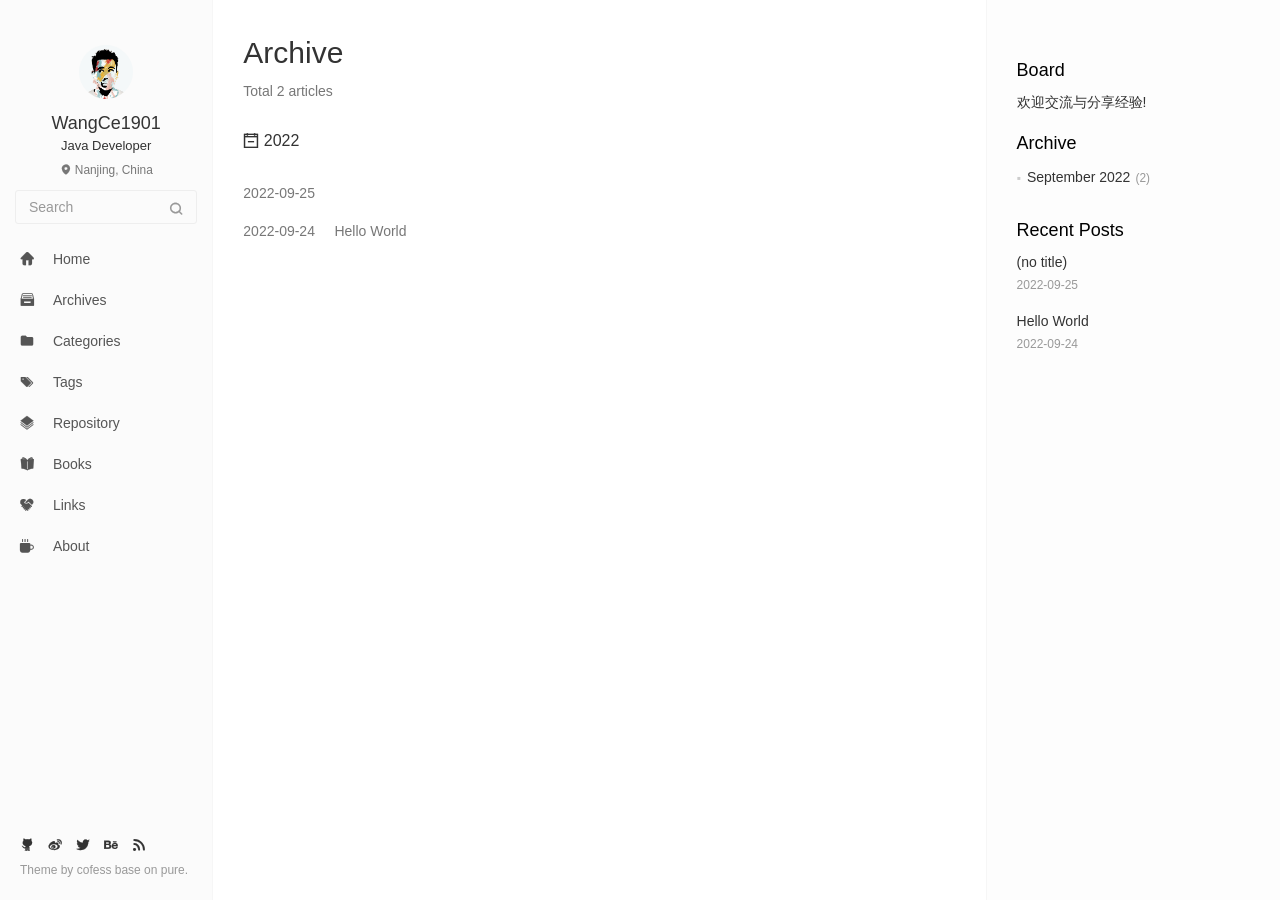
==== commit 4cfaa35b: "Site updated: 2022-09-25 08:44:18" ====
--- a/archives/index.html
+++ b/archives/index.html
@@ -50,11 +50,11 @@
       
       
       <div class="profile-block text-center">
-        <a id="avatar" href="https://github.com/cofess" target="_blank">
+        <a id="avatar" href="https://github.com/WangCe1901" target="_blank">
           <img class="img-circle img-rotate" src="/images/avatar.jpg" width="200" height="200">
         </a>
-        <h2 id="name" class="hidden-xs hidden-sm">即将拥有M4的小王</h2>
-        <h3 id="title" class="hidden-xs hidden-sm hidden-md">Java Developer &amp; Designer</h3>
+        <h2 id="name" class="hidden-xs hidden-sm">WangCe1901</h2>
+        <h3 id="title" class="hidden-xs hidden-sm hidden-md">Java Developer</h3>
         <small id="location" class="text-muted hidden-xs hidden-sm"><i class="icon icon-map-marker"></i> Nanjing, China</small>
       </div>
       
@@ -178,13 +178,13 @@
 	
     <ul class="social-links">
     	
-        <li><a href="https://github.com/cofess" target="_blank" title="Github" data-toggle=tooltip data-placement=top><i class="icon icon-github"></i></a></li>
-        
-        <li><a href="http://weibo.com/cofess" target="_blank" title="Weibo" data-toggle=tooltip data-placement=top><i class="icon icon-weibo"></i></a></li>
-        
-        <li><a href="https://twitter.com/iwebued" target="_blank" title="Twitter" data-toggle=tooltip data-placement=top><i class="icon icon-twitter"></i></a></li>
-        
-        <li><a href="https://www.behance.net/cofess" target="_blank" title="Behance" data-toggle=tooltip data-placement=top><i class="icon icon-behance"></i></a></li>
+        <li><a href="https://github.com/WangCe1901" target="_blank" title="Github" data-toggle=tooltip data-placement=top><i class="icon icon-github"></i></a></li>
+        
+        <li><a href="/null" target="_blank" title="Weibo" data-toggle=tooltip data-placement=top><i class="icon icon-weibo"></i></a></li>
+        
+        <li><a href="/null" target="_blank" title="Twitter" data-toggle=tooltip data-placement=top><i class="icon icon-twitter"></i></a></li>
+        
+        <li><a href="/null" target="_blank" title="Behance" data-toggle=tooltip data-placement=top><i class="icon icon-behance"></i></a></li>
         
         <li><a href="/atom.xml" target="_blank" title="Rss" data-toggle=tooltip data-placement=top><i class="icon icon-rss"></i></a></li>
         
@@ -222,7 +222,7 @@
   <div class="widget">
     <h3 class="widget-title">Archive</h3>
     <div class="widget-body">
-      <ul class="archive-list"><li class="archive-list-item"><a class="archive-list-link" href="/archives/2022/09/">September 2022</a><span class="archive-list-count">1</span></li></ul>
+      <ul class="archive-list"><li class="archive-list-item"><a class="archive-list-link" href="/archives/2022/09/">September 2022</a><span class="archive-list-count">2</span></li></ul>
     </div>
   </div>
 
@@ -241,6 +241,21 @@
                 
               </p>
               <p class="item-title">
+                <a href="/2022/09/25/VS%20Code%E4%B8%ADCCPP%E7%9A%84%E5%AE%8C%E5%85%A8%E9%85%8D%E7%BD%AE(%E7%8E%AF%E5%A2%83%E6%90%AD%E5%BB%BA%E3%80%81%E8%A7%A3%E5%86%B3%E7%BB%88%E7%AB%AF%E8%87%AA%E5%8A%A8%E9%80%80%E5%87%BA%E3%80%81%E8%A7%A3%E5%86%B3%E6%97%A0%E6%B3%95%E8%B0%83%E8%AF%95)/" class="title">(no title)</a>
+              </p>
+              <p class="item-date">
+                <time datetime="2022-09-25T00:43:49.929Z" itemprop="datePublished">2022-09-25</time>
+              </p>
+            </div>
+          </li>
+          
+          <li>
+            
+            <div class="item-inner">
+              <p class="item-category">
+                
+              </p>
+              <p class="item-title">
                 <a href="/2022/09/24/hello-world/" class="title">Hello World</a>
               </p>
               <p class="item-date">
@@ -264,7 +279,7 @@
   	<article class="content article article-archives article-type-list" itemscope="">
 	    <header class="article-header">
 	      <h1 itemprop="title">Archive</h1>
-	      <p class="text-muted">Total 1 articles</p>
+	      <p class="text-muted">Total 2 articles</p>
 	    </header>
 	    <div class="article-body">
 	      
@@ -289,6 +304,16 @@
           <div class="collection">
     
     
+<a href="/2022/09/25/VS%20Code%E4%B8%ADCCPP%E7%9A%84%E5%AE%8C%E5%85%A8%E9%85%8D%E7%BD%AE(%E7%8E%AF%E5%A2%83%E6%90%AD%E5%BB%BA%E3%80%81%E8%A7%A3%E5%86%B3%E7%BB%88%E7%AB%AF%E8%87%AA%E5%8A%A8%E9%80%80%E5%87%BA%E3%80%81%E8%A7%A3%E5%86%B3%E6%97%A0%E6%B3%95%E8%B0%83%E8%AF%95)/" class="collection-item"   itemprop="url">
+  <time datetime="2022-09-25T00:43:49.929Z" itemprop="datePublished">2022-09-25</time>
+  <span>&nbsp;&nbsp;&nbsp;</span> 
+</a>
+
+
+  
+    
+    
+    
 <a href="/2022/09/24/hello-world/" class="collection-item"   itemprop="url">
   <time datetime="2022-09-24T09:33:47.122Z" itemprop="datePublished">2022-09-24</time>
   <span>&nbsp;&nbsp;&nbsp;</span> Hello World
@@ -310,13 +335,13 @@
 	
     <ul class="social-links">
     	
-        <li><a href="https://github.com/cofess" target="_blank" title="Github" data-toggle=tooltip data-placement=top><i class="icon icon-github"></i></a></li>
-        
-        <li><a href="http://weibo.com/cofess" target="_blank" title="Weibo" data-toggle=tooltip data-placement=top><i class="icon icon-weibo"></i></a></li>
-        
-        <li><a href="https://twitter.com/iwebued" target="_blank" title="Twitter" data-toggle=tooltip data-placement=top><i class="icon icon-twitter"></i></a></li>
-        
-        <li><a href="https://www.behance.net/cofess" target="_blank" title="Behance" data-toggle=tooltip data-placement=top><i class="icon icon-behance"></i></a></li>
+        <li><a href="https://github.com/WangCe1901" target="_blank" title="Github" data-toggle=tooltip data-placement=top><i class="icon icon-github"></i></a></li>
+        
+        <li><a href="/null" target="_blank" title="Weibo" data-toggle=tooltip data-placement=top><i class="icon icon-weibo"></i></a></li>
+        
+        <li><a href="/null" target="_blank" title="Twitter" data-toggle=tooltip data-placement=top><i class="icon icon-twitter"></i></a></li>
+        
+        <li><a href="/null" target="_blank" title="Behance" data-toggle=tooltip data-placement=top><i class="icon icon-behance"></i></a></li>
         
         <li><a href="/atom.xml" target="_blank" title="Rss" data-toggle=tooltip data-placement=top><i class="icon icon-rss"></i></a></li>
         
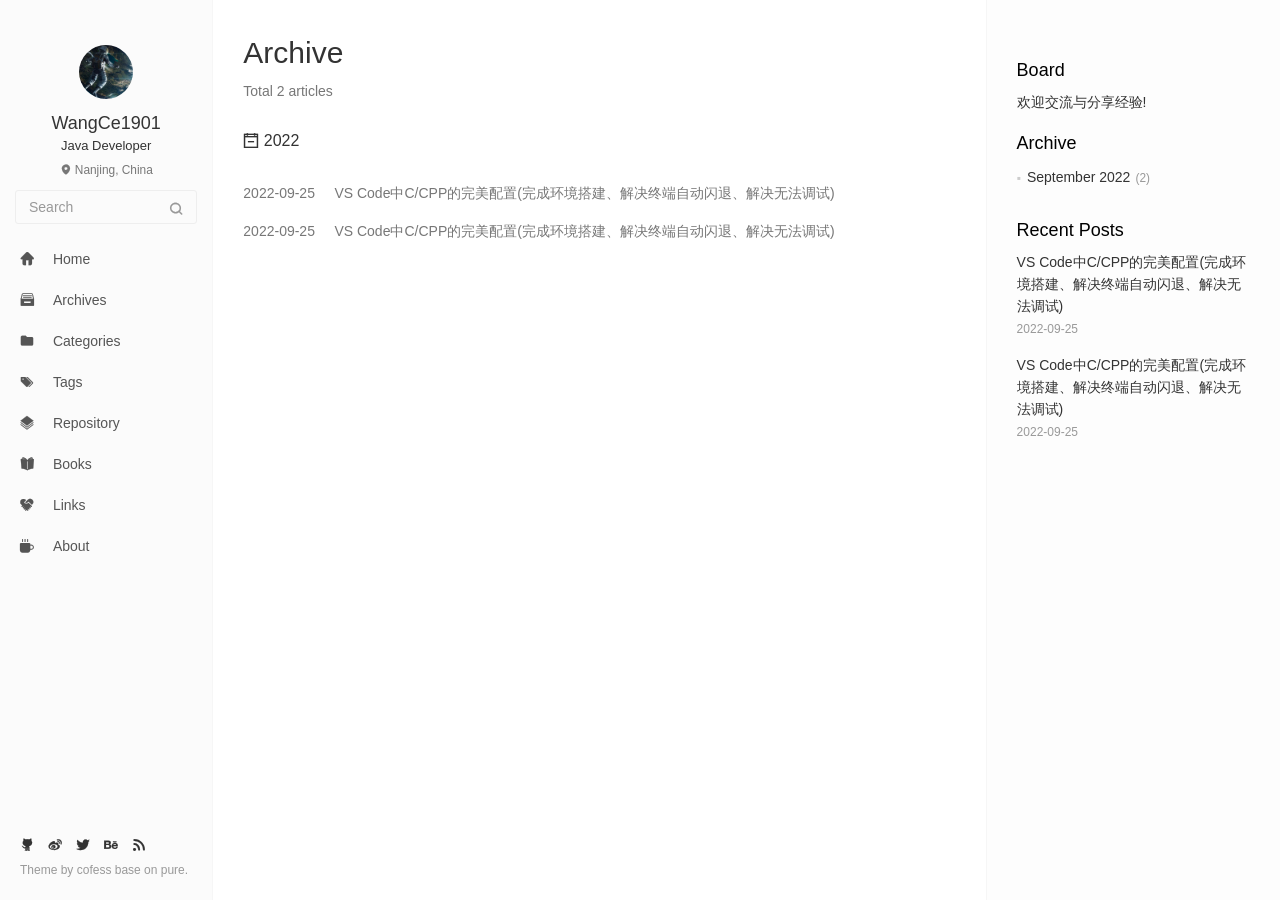
==== commit 35c1d1c4: "Site updated: 2022-09-25 13:14:03" ====
--- a/archives/index.html
+++ b/archives/index.html
@@ -241,10 +241,10 @@
                 
               </p>
               <p class="item-title">
-                <a href="/2022/09/25/VS%20Code%E4%B8%ADCCPP%E7%9A%84%E5%AE%8C%E5%85%A8%E9%85%8D%E7%BD%AE(%E7%8E%AF%E5%A2%83%E6%90%AD%E5%BB%BA%E3%80%81%E8%A7%A3%E5%86%B3%E7%BB%88%E7%AB%AF%E8%87%AA%E5%8A%A8%E9%80%80%E5%87%BA%E3%80%81%E8%A7%A3%E5%86%B3%E6%97%A0%E6%B3%95%E8%B0%83%E8%AF%95)/" class="title">(no title)</a>
+                <a href="/2022/09/25/u7xCx8uP8dQbTnmN/" class="title">VS Code中C/CPP的完美配置(完成环境搭建、解决终端自动闪退、解决无法调试)</a>
               </p>
               <p class="item-date">
-                <time datetime="2022-09-25T00:43:49.929Z" itemprop="datePublished">2022-09-25</time>
+                <time datetime="2022-09-25T05:05:58.214Z" itemprop="datePublished">2022-09-25</time>
               </p>
             </div>
           </li>
@@ -256,10 +256,10 @@
                 
               </p>
               <p class="item-title">
-                <a href="/2022/09/24/hello-world/" class="title">Hello World</a>
+                <a href="/2022/09/25/t7PSpK7c590B6Fiq/" class="title">VS Code中C/CPP的完美配置(完成环境搭建、解决终端自动闪退、解决无法调试)</a>
               </p>
               <p class="item-date">
-                <time datetime="2022-09-24T09:33:47.122Z" itemprop="datePublished">2022-09-24</time>
+                <time datetime="2022-09-25T00:53:59.660Z" itemprop="datePublished">2022-09-25</time>
               </p>
             </div>
           </li>
@@ -304,9 +304,9 @@
           <div class="collection">
     
     
-<a href="/2022/09/25/VS%20Code%E4%B8%ADCCPP%E7%9A%84%E5%AE%8C%E5%85%A8%E9%85%8D%E7%BD%AE(%E7%8E%AF%E5%A2%83%E6%90%AD%E5%BB%BA%E3%80%81%E8%A7%A3%E5%86%B3%E7%BB%88%E7%AB%AF%E8%87%AA%E5%8A%A8%E9%80%80%E5%87%BA%E3%80%81%E8%A7%A3%E5%86%B3%E6%97%A0%E6%B3%95%E8%B0%83%E8%AF%95)/" class="collection-item"   itemprop="url">
-  <time datetime="2022-09-25T00:43:49.929Z" itemprop="datePublished">2022-09-25</time>
-  <span>&nbsp;&nbsp;&nbsp;</span> 
+<a href="/2022/09/25/u7xCx8uP8dQbTnmN/" class="collection-item"   itemprop="url">
+  <time datetime="2022-09-25T05:05:58.214Z" itemprop="datePublished">2022-09-25</time>
+  <span>&nbsp;&nbsp;&nbsp;</span> VS Code中C/CPP的完美配置(完成环境搭建、解决终端自动闪退、解决无法调试)
 </a>
 
 
@@ -314,9 +314,9 @@
     
     
     
-<a href="/2022/09/24/hello-world/" class="collection-item"   itemprop="url">
-  <time datetime="2022-09-24T09:33:47.122Z" itemprop="datePublished">2022-09-24</time>
-  <span>&nbsp;&nbsp;&nbsp;</span> Hello World
+<a href="/2022/09/25/t7PSpK7c590B6Fiq/" class="collection-item"   itemprop="url">
+  <time datetime="2022-09-25T00:53:59.660Z" itemprop="datePublished">2022-09-25</time>
+  <span>&nbsp;&nbsp;&nbsp;</span> VS Code中C/CPP的完美配置(完成环境搭建、解决终端自动闪退、解决无法调试)
 </a>
 
 
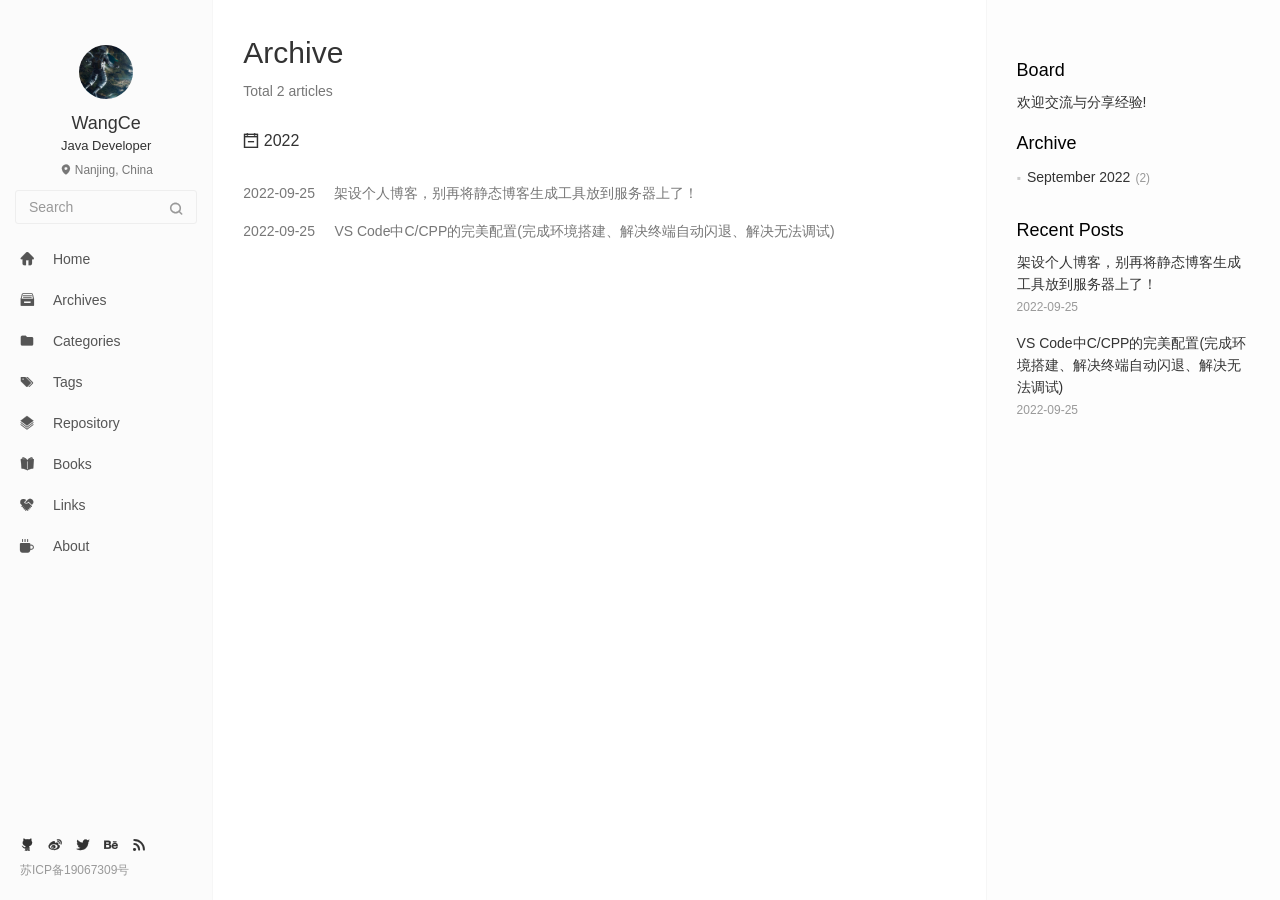
==== commit 0c6c1fa2: "Site updated: 2022-09-25 13:56:13" ====
--- a/archives/index.html
+++ b/archives/index.html
@@ -53,7 +53,7 @@
         <a id="avatar" href="https://github.com/WangCe1901" target="_blank">
           <img class="img-circle img-rotate" src="/images/avatar.jpg" width="200" height="200">
         </a>
-        <h2 id="name" class="hidden-xs hidden-sm">WangCe1901</h2>
+        <h2 id="name" class="hidden-xs hidden-sm">WangCe</h2>
         <h3 id="title" class="hidden-xs hidden-sm hidden-md">Java Developer</h3>
         <small id="location" class="text-muted hidden-xs hidden-sm"><i class="icon icon-map-marker"></i> Nanjing, China</small>
       </div>
@@ -241,7 +241,7 @@
                 
               </p>
               <p class="item-title">
-                <a href="/2022/09/25/u7xCx8uP8dQbTnmN/" class="title">VS Code中C/CPP的完美配置(完成环境搭建、解决终端自动闪退、解决无法调试)</a>
+                <a href="/2022/09/25/u7xCx8uP8dQbTnmN/" class="title">架设个人博客，别再将静态博客生成工具放到服务器上了！</a>
               </p>
               <p class="item-date">
                 <time datetime="2022-09-25T05:05:58.214Z" itemprop="datePublished">2022-09-25</time>
@@ -306,7 +306,7 @@
     
 <a href="/2022/09/25/u7xCx8uP8dQbTnmN/" class="collection-item"   itemprop="url">
   <time datetime="2022-09-25T05:05:58.214Z" itemprop="datePublished">2022-09-25</time>
-  <span>&nbsp;&nbsp;&nbsp;</span> VS Code中C/CPP的完美配置(完成环境搭建、解决终端自动闪退、解决无法调试)
+  <span>&nbsp;&nbsp;&nbsp;</span> 架设个人博客，别再将静态博客生成工具放到服务器上了！
 </a>
 
 
@@ -350,7 +350,7 @@
     <div class="copyright">
     	
         <div class="publishby">
-        	Theme by <a href="https://github.com/cofess" target="_blank"> cofess </a>base on <a href="https://github.com/cofess/hexo-theme-pure" target="_blank">pure</a>.
+            <a href="https://www.miit.gov.cn/" target="_blank">苏ICP备19067309号</a>
         </div>
     </div>
 </footer>
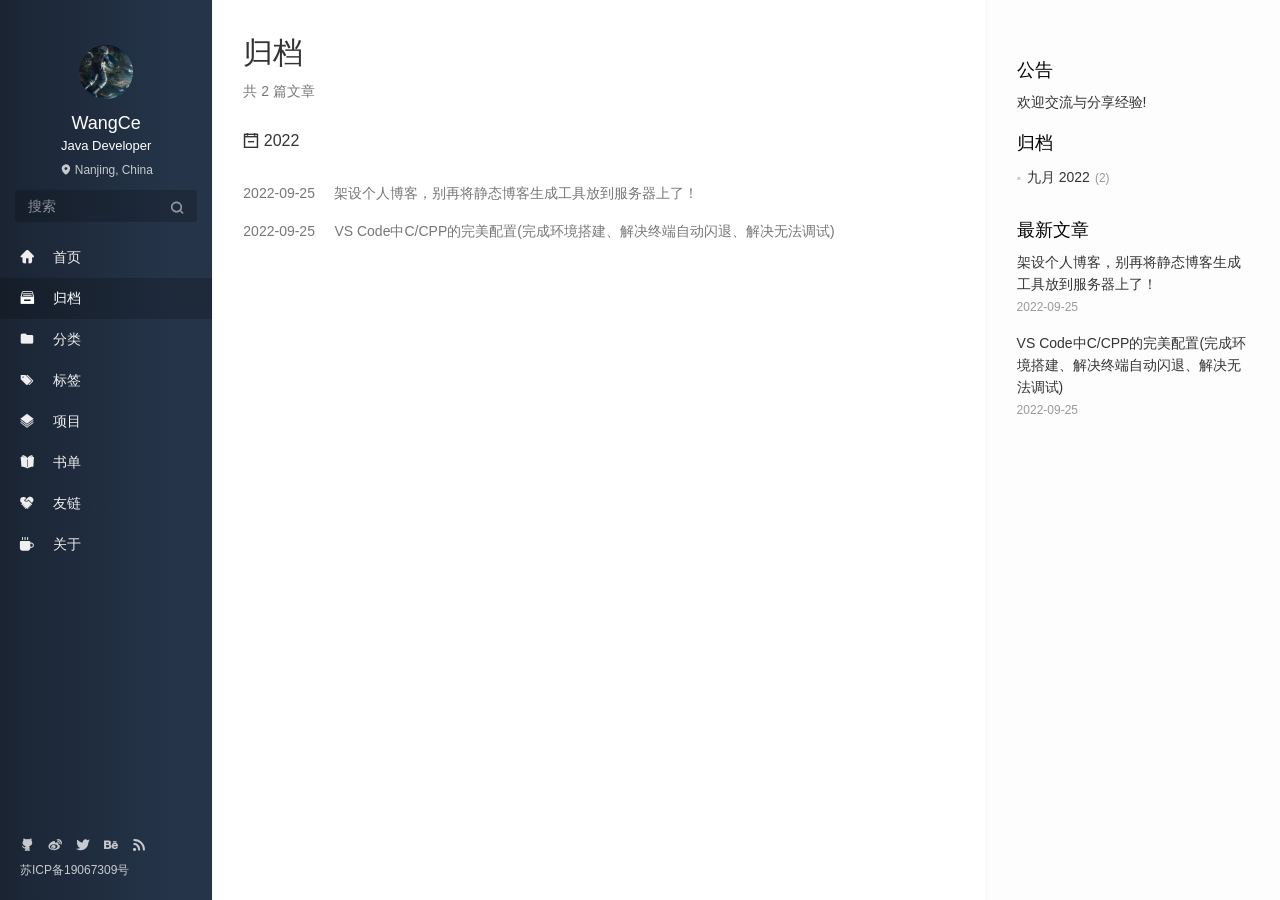
==== commit 1f72ffe6: "Site updated: 2022-10-04 20:36:44" ====
--- a/archives/index.html
+++ b/archives/index.html
@@ -1,5 +1,5 @@
 <!DOCTYPE html>
-<html lang=en>
+<html lang=zh>
 <head>
   <meta charset="utf-8">
   
@@ -17,12 +17,12 @@
   <meta http-equiv="window-target" content="_top" />
   
   
-  <title>Archive | Hexo</title>
+  <title>归档 | nonenull</title>
   <meta property="og:type" content="website">
 <meta property="og:title" content="nonenull">
 <meta property="og:url" content="https://wangce1901.github.io/archives/index.html">
 <meta property="og:site_name" content="nonenull">
-<meta property="og:locale" content="en_US">
+<meta property="og:locale" content="zh_CN">
 <meta property="article:author" content="WangCe">
 <meta name="twitter:card" content="summary">
   <!-- Canonical links -->
@@ -31,7 +31,7 @@
     <link rel="alternate" href="/atom.xml" title="nonenull" type="application/atom+xml">
   
   
-    <link rel="icon" href="/favicon.png" type="image/x-icon">
+    <link rel="icon" href="../images/logo.png" type="image/x-icon">
   
   
 <link rel="stylesheet" href="/css/style.css">
@@ -43,7 +43,7 @@
 <meta name="generator" content="Hexo 6.3.0"></head>
 
 
-<body class="main-center" itemscope itemtype="http://schema.org/WebPage">
+<body class="main-center theme-black" itemscope itemtype="http://schema.org/WebPage">
   <header class="header" itemscope itemtype="http://schema.org/WPHeader">
   <div class="slimContent">
     <div class="navbar-header">
@@ -62,7 +62,7 @@
 
     <form class="search-form sidebar-form">
         <div class="input-group">
-            <input type="text" class="search-form-input form-control" placeholder="Search" />
+            <input type="text" class="search-form-input form-control" placeholder="搜索" />
             <span class="input-group-btn">
                 <button type="submit" class="search-form-submit btn btn-flat" onclick="return false;"><i class="icon icon-search"></i></button>
             </span>
@@ -72,7 +72,7 @@
   <div class="ins-search-mask"></div>
   <div class="ins-search-container">
     <div class="ins-input-wrapper">
-      <input type="text" class="ins-search-input" placeholder="Type something..." x-webkit-speech />
+      <input type="text" class="ins-search-input" placeholder="想要查找什么..." x-webkit-speech />
       <button type="button" class="close ins-close ins-selectable" data-dismiss="modal" aria-label="Close"><span aria-hidden="true">×</span></button>
     </div>
     <div class="ins-section-wrapper">
@@ -91,7 +91,7 @@
       </button>
     </div>
     <nav id="main-navbar" class="collapse navbar-collapse" itemscope itemtype="http://schema.org/SiteNavigationElement" role="navigation">
-      <ul class="nav navbar-nav main-nav ">
+      <ul class="nav navbar-nav main-nav menu-highlight">
         
         
         <li class="menu-item menu-item-home">
@@ -99,7 +99,7 @@
             
             <i class="icon icon-home-fill"></i>
             
-            <span class="menu-title">Home</span>
+            <span class="menu-title">首页</span>
           </a>
         </li>
         
@@ -109,7 +109,7 @@
             
             <i class="icon icon-archives-fill"></i>
             
-            <span class="menu-title">Archives</span>
+            <span class="menu-title">归档</span>
           </a>
         </li>
         
@@ -119,7 +119,7 @@
             
             <i class="icon icon-folder"></i>
             
-            <span class="menu-title">Categories</span>
+            <span class="menu-title">分类</span>
           </a>
         </li>
         
@@ -129,7 +129,7 @@
             
             <i class="icon icon-tags"></i>
             
-            <span class="menu-title">Tags</span>
+            <span class="menu-title">标签</span>
           </a>
         </li>
         
@@ -139,7 +139,7 @@
             
             <i class="icon icon-project"></i>
             
-            <span class="menu-title">Repository</span>
+            <span class="menu-title">项目</span>
           </a>
         </li>
         
@@ -149,7 +149,7 @@
             
             <i class="icon icon-book-fill"></i>
             
-            <span class="menu-title">Books</span>
+            <span class="menu-title">书单</span>
           </a>
         </li>
         
@@ -159,7 +159,7 @@
             
             <i class="icon icon-friendship"></i>
             
-            <span class="menu-title">Links</span>
+            <span class="menu-title">友链</span>
           </a>
         </li>
         
@@ -169,7 +169,7 @@
             
             <i class="icon icon-cup-fill"></i>
             
-            <span class="menu-title">About</span>
+            <span class="menu-title">关于</span>
           </a>
         </li>
         
@@ -199,7 +199,7 @@
   <div class="slimContent">
     
       <div class="widget">
-    <h3 class="widget-title">Board</h3>
+    <h3 class="widget-title">公告</h3>
     <div class="widget-body">
         <div id="board">
             <div class="content">
@@ -220,9 +220,9 @@
     
       
   <div class="widget">
-    <h3 class="widget-title">Archive</h3>
+    <h3 class="widget-title">归档</h3>
     <div class="widget-body">
-      <ul class="archive-list"><li class="archive-list-item"><a class="archive-list-link" href="/archives/2022/09/">September 2022</a><span class="archive-list-count">2</span></li></ul>
+      <ul class="archive-list"><li class="archive-list-item"><a class="archive-list-link" href="/archives/2022/09/">九月 2022</a><span class="archive-list-count">2</span></li></ul>
     </div>
   </div>
 
@@ -230,7 +230,7 @@
     
       
   <div class="widget">
-    <h3 class="widget-title">Recent Posts</h3>
+    <h3 class="widget-title">最新文章</h3>
     <div class="widget-body">
       <ul class="recent-post-list list-unstyled no-thumbnail">
         
@@ -278,8 +278,8 @@
 <main class="main" role="main">
   	<article class="content article article-archives article-type-list" itemscope="">
 	    <header class="article-header">
-	      <h1 itemprop="title">Archive</h1>
-	      <p class="text-muted">Total 2 articles</p>
+	      <h1 itemprop="title">归档</h1>
+	      <p class="text-muted">共 2 篇文章</p>
 	    </header>
 	    <div class="article-body">
 	      
@@ -369,11 +369,11 @@
 (function (window) {
     var INSIGHT_CONFIG = {
         TRANSLATION: {
-            POSTS: 'Posts',
-            PAGES: 'Pages',
-            CATEGORIES: 'Categories',
-            TAGS: 'Tags',
-            UNTITLED: '(Untitled)',
+            POSTS: '文章',
+            PAGES: '页面',
+            CATEGORIES: '分类',
+            TAGS: '标签',
+            UNTITLED: '(未命名)',
         },
         ROOT_URL: '/',
         CONTENT_URL: '/content.json',
